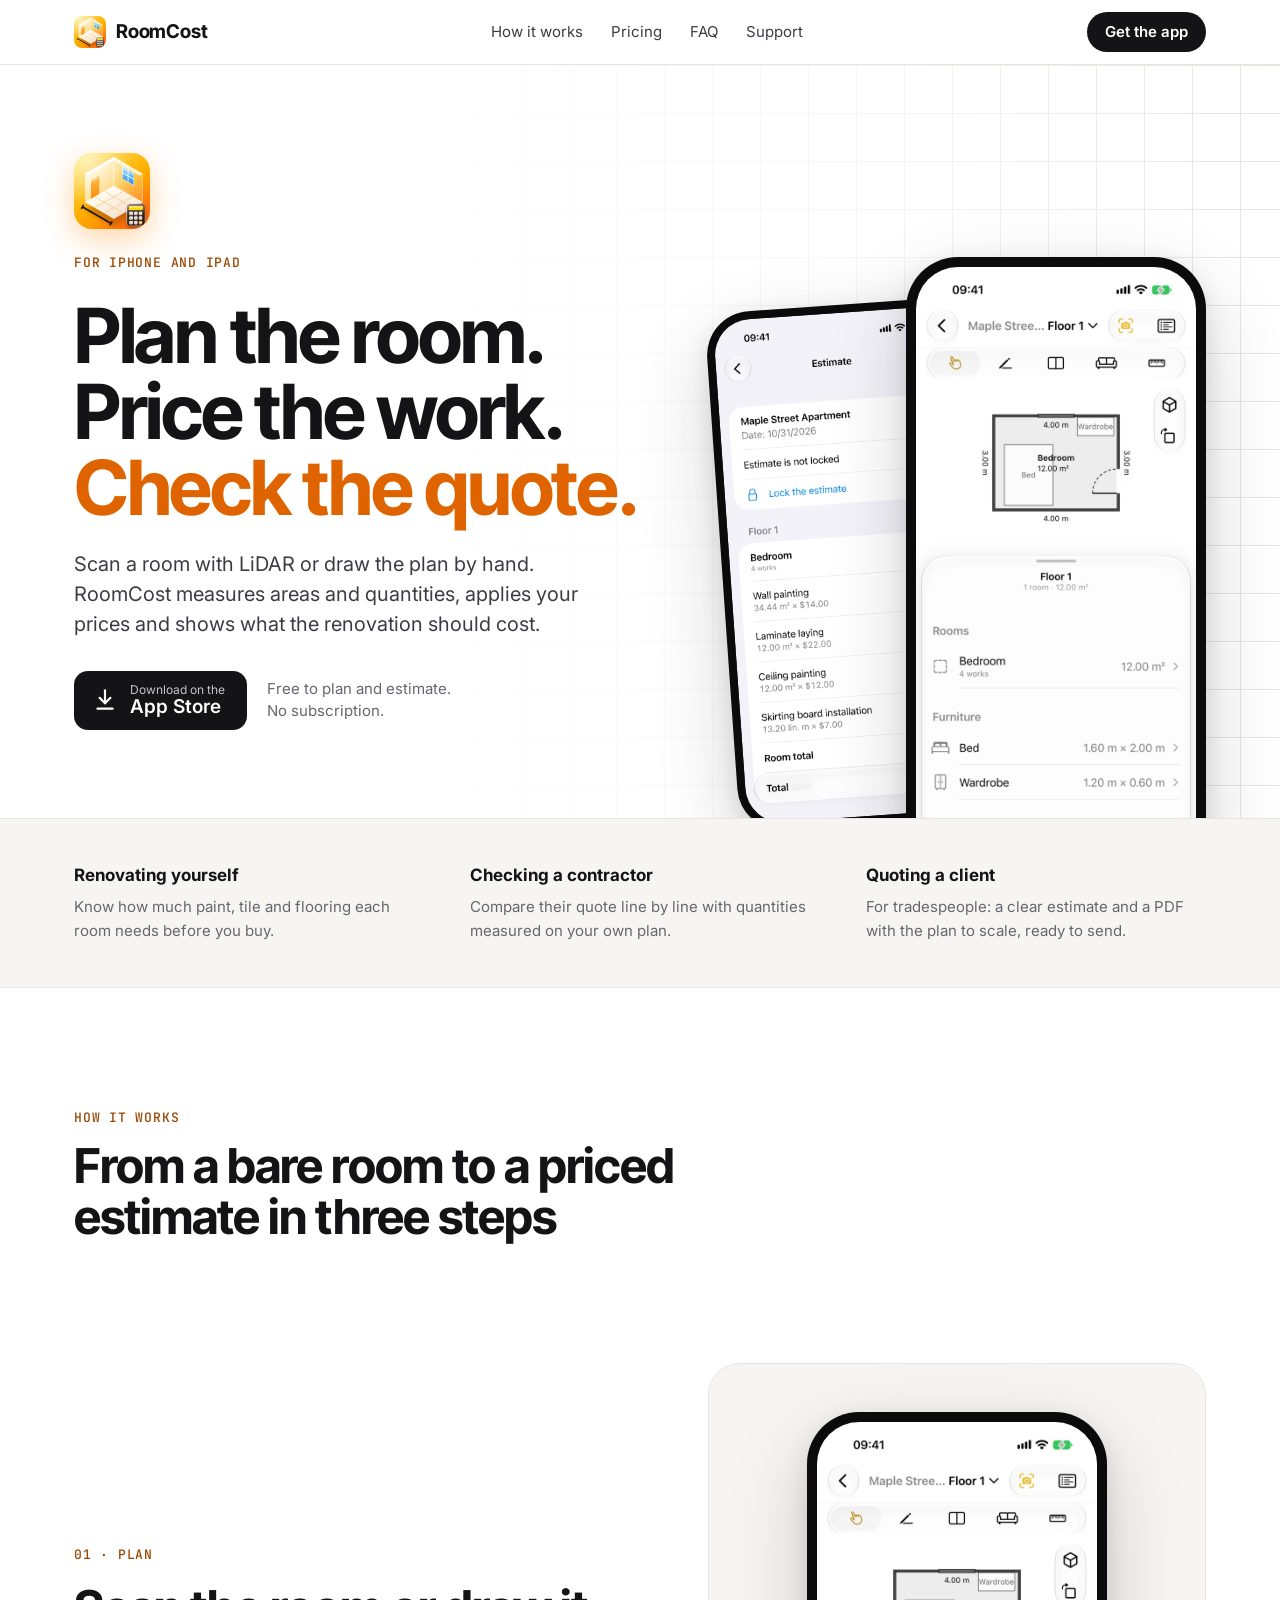
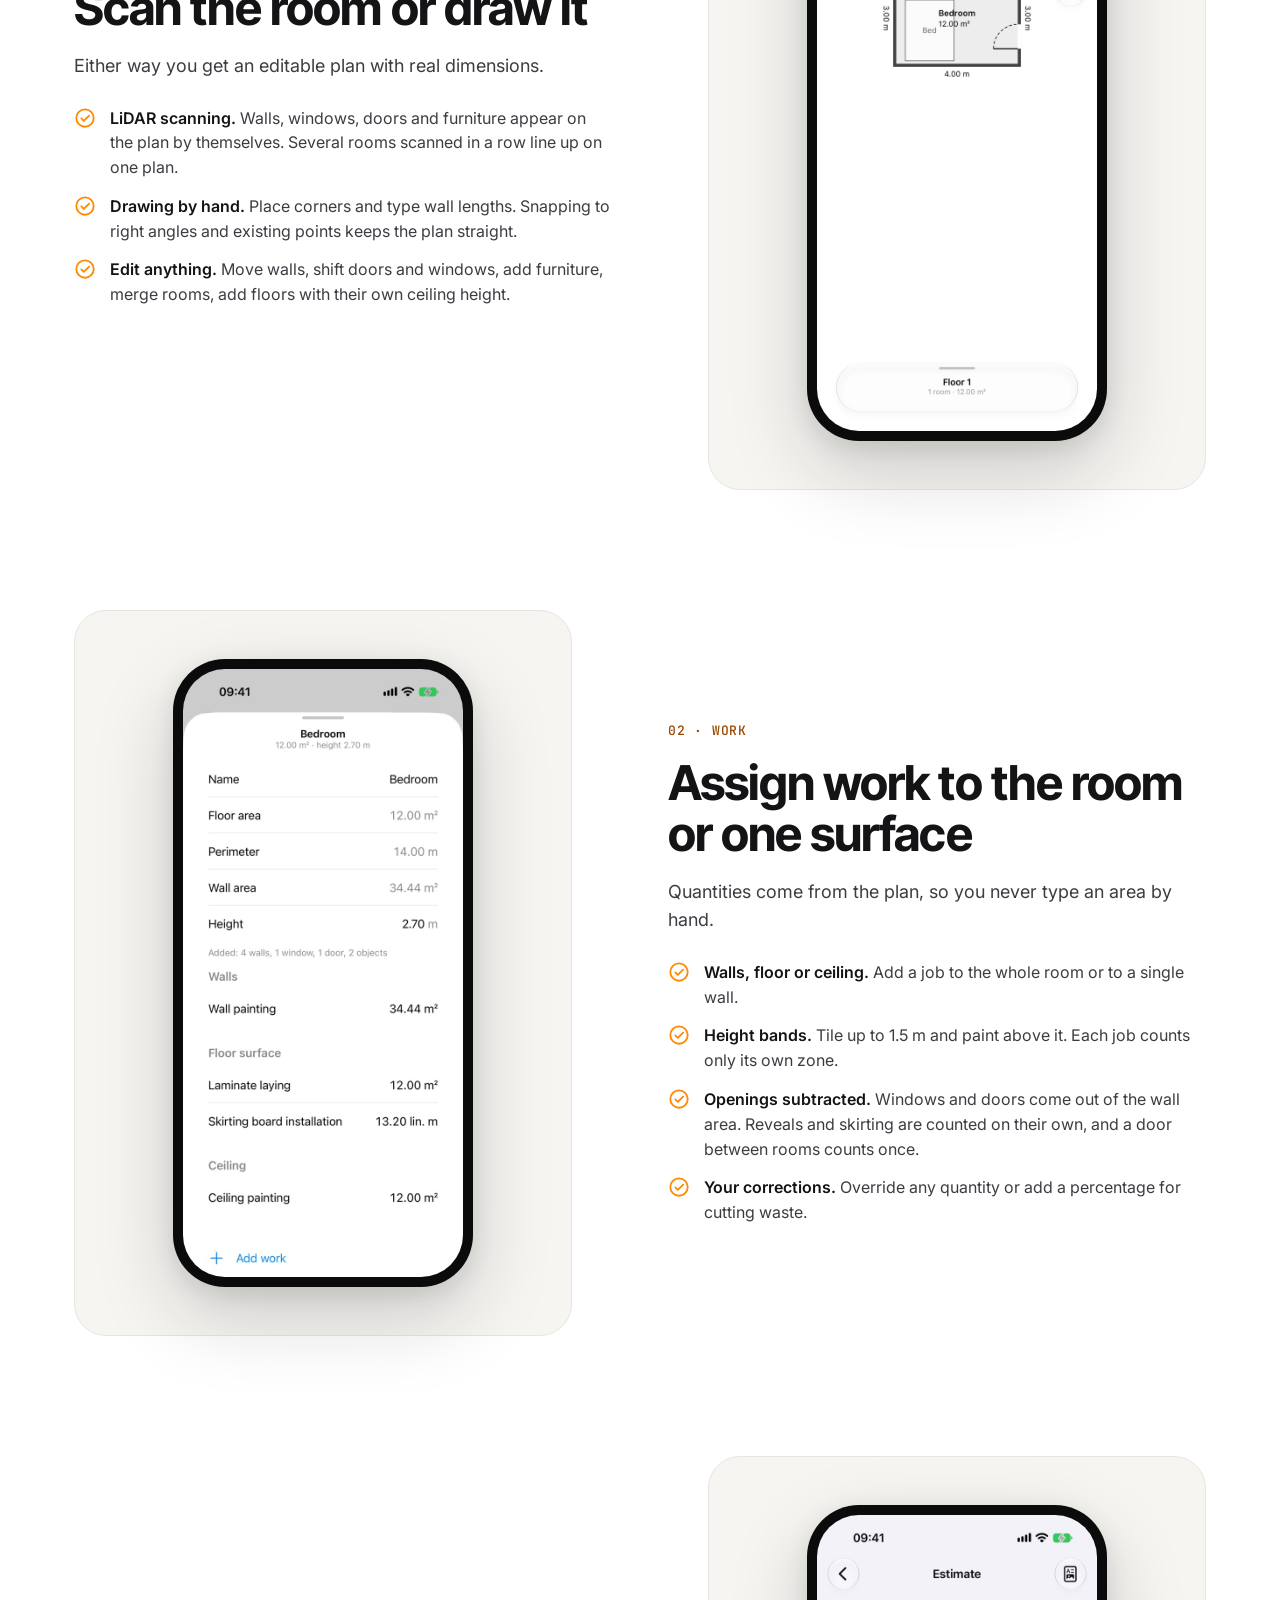
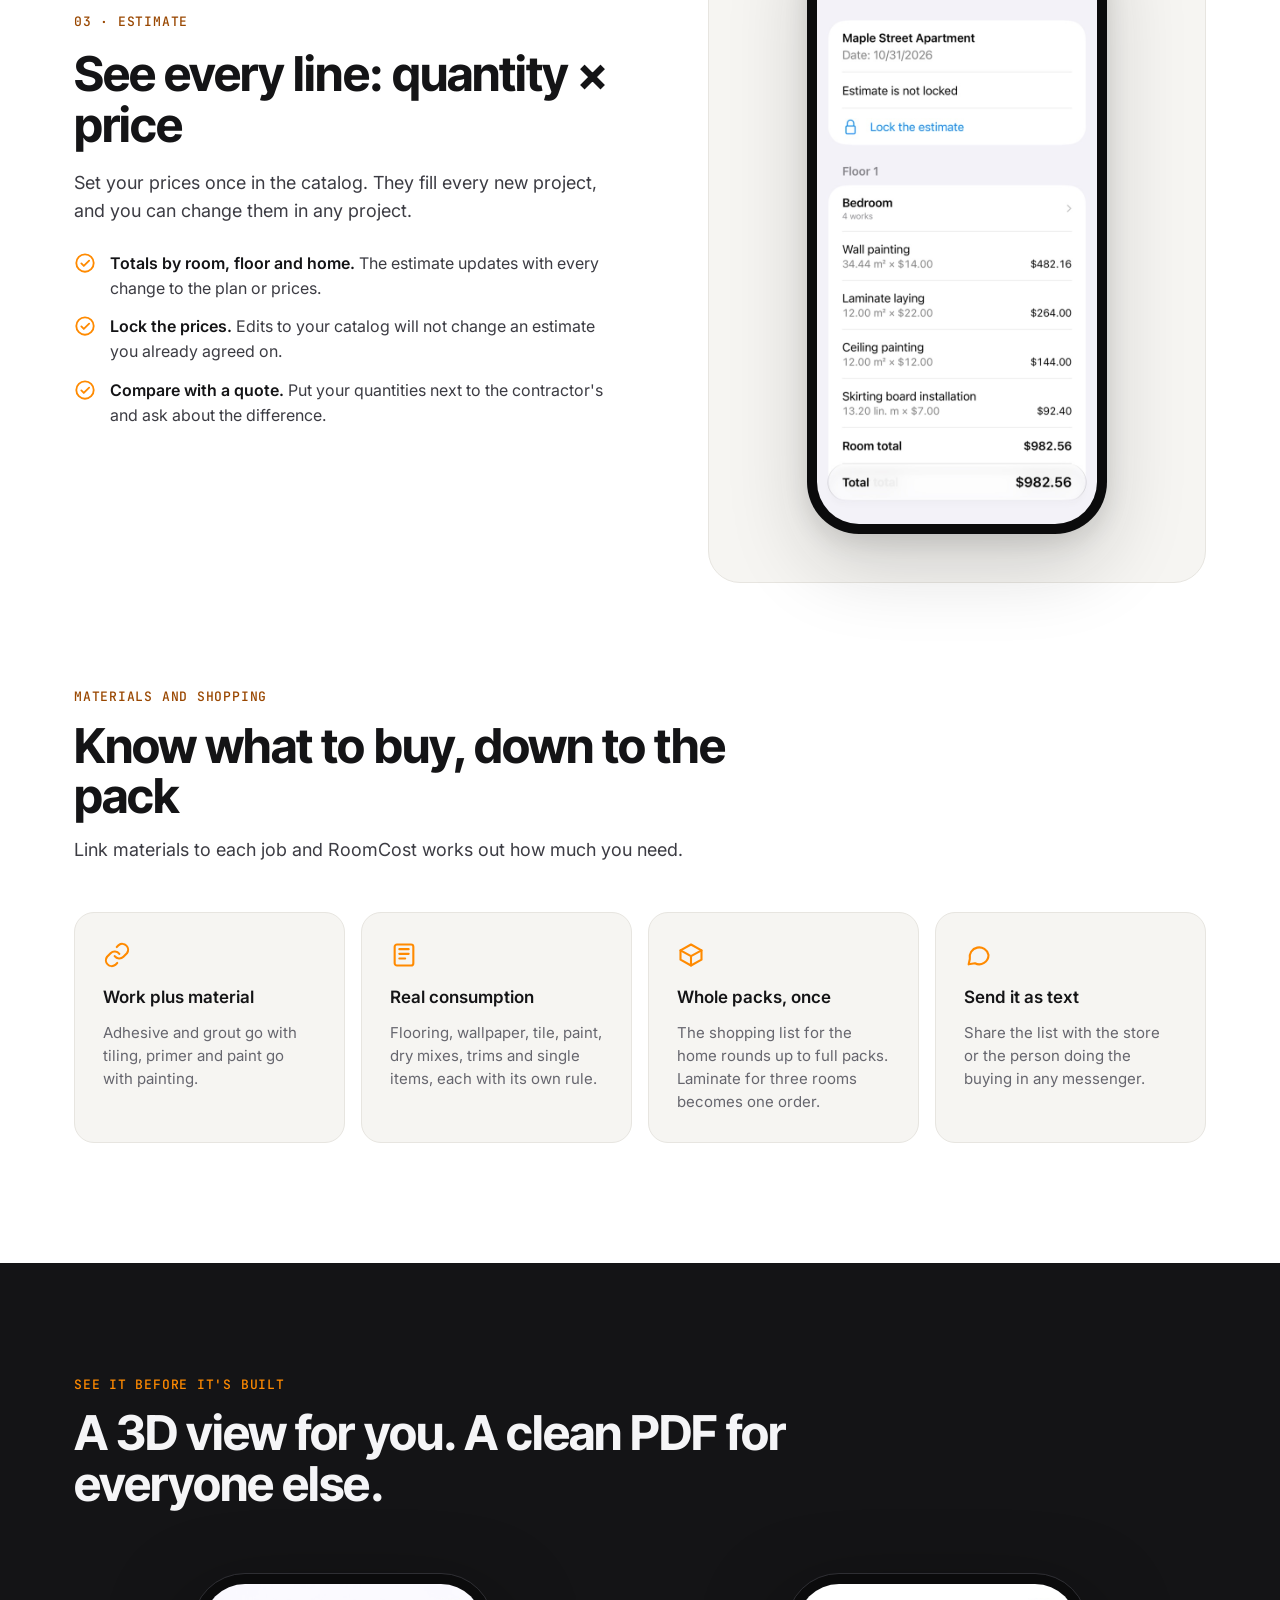
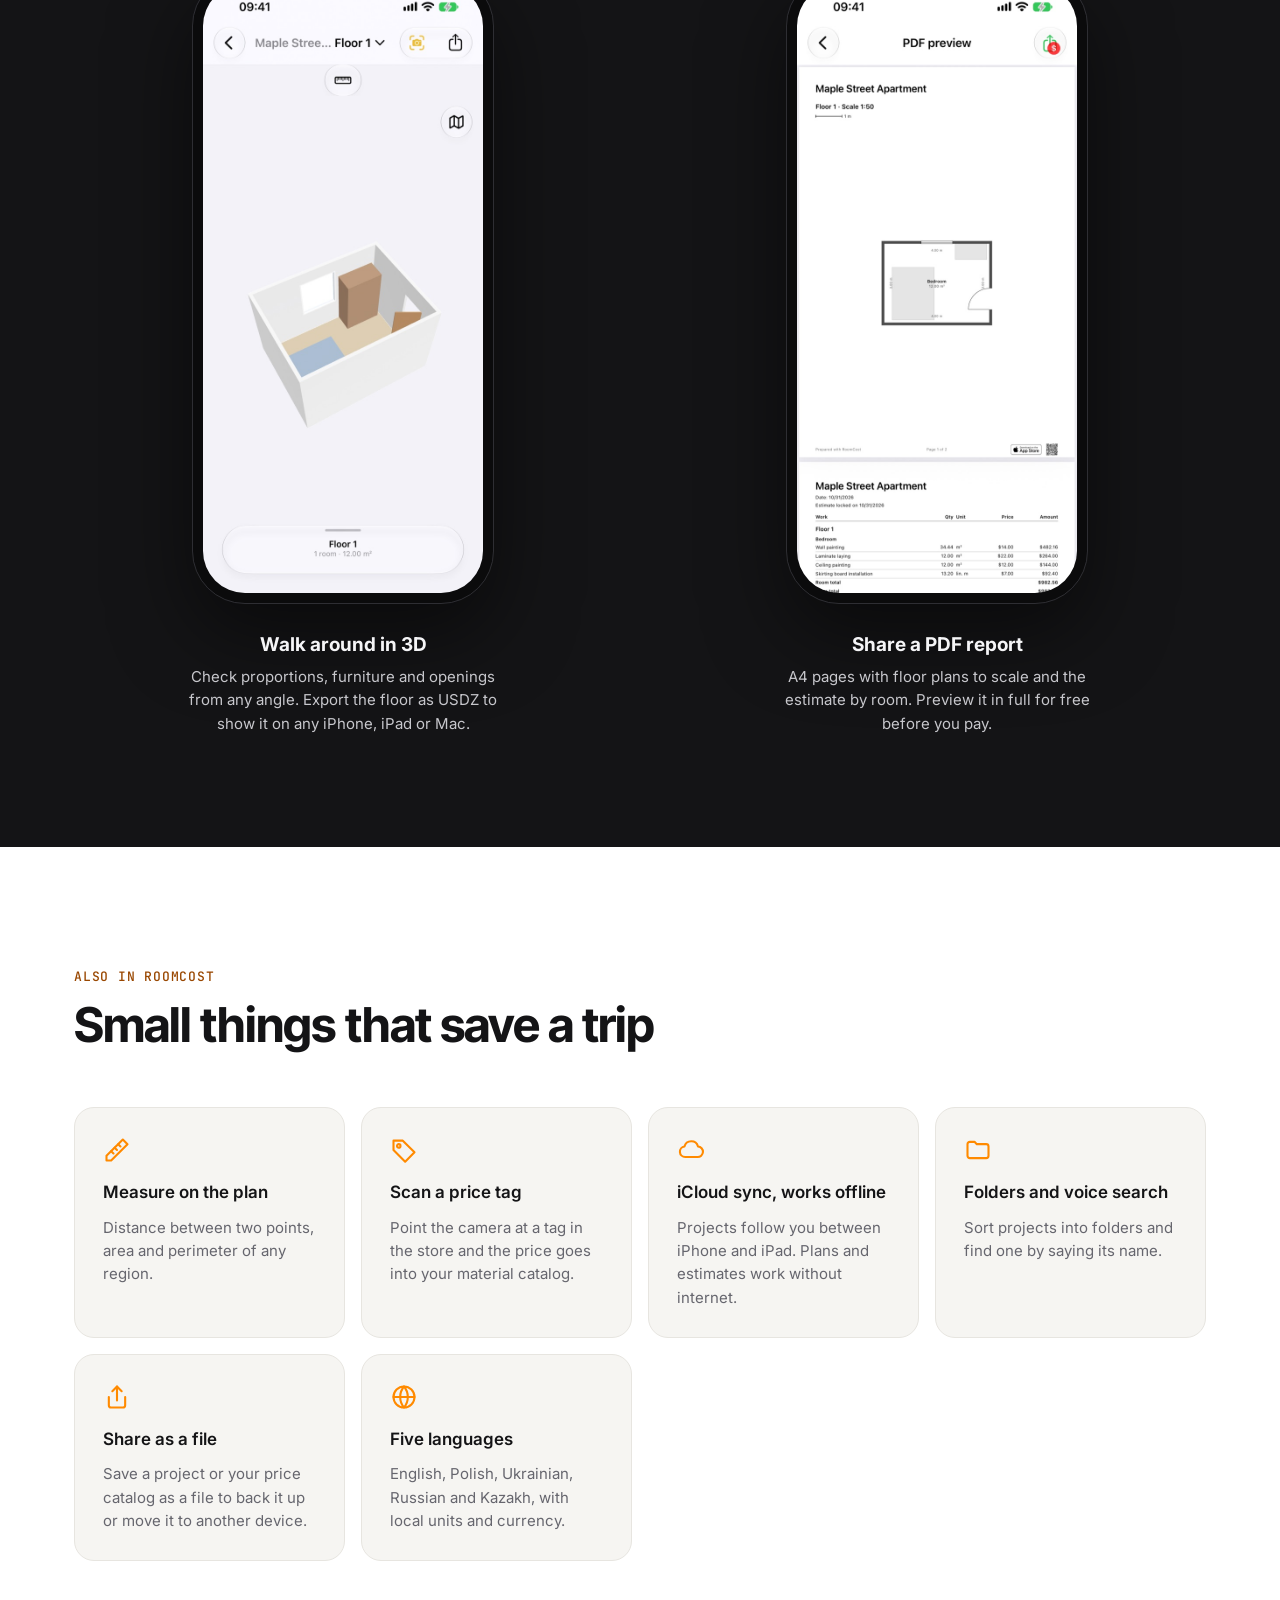
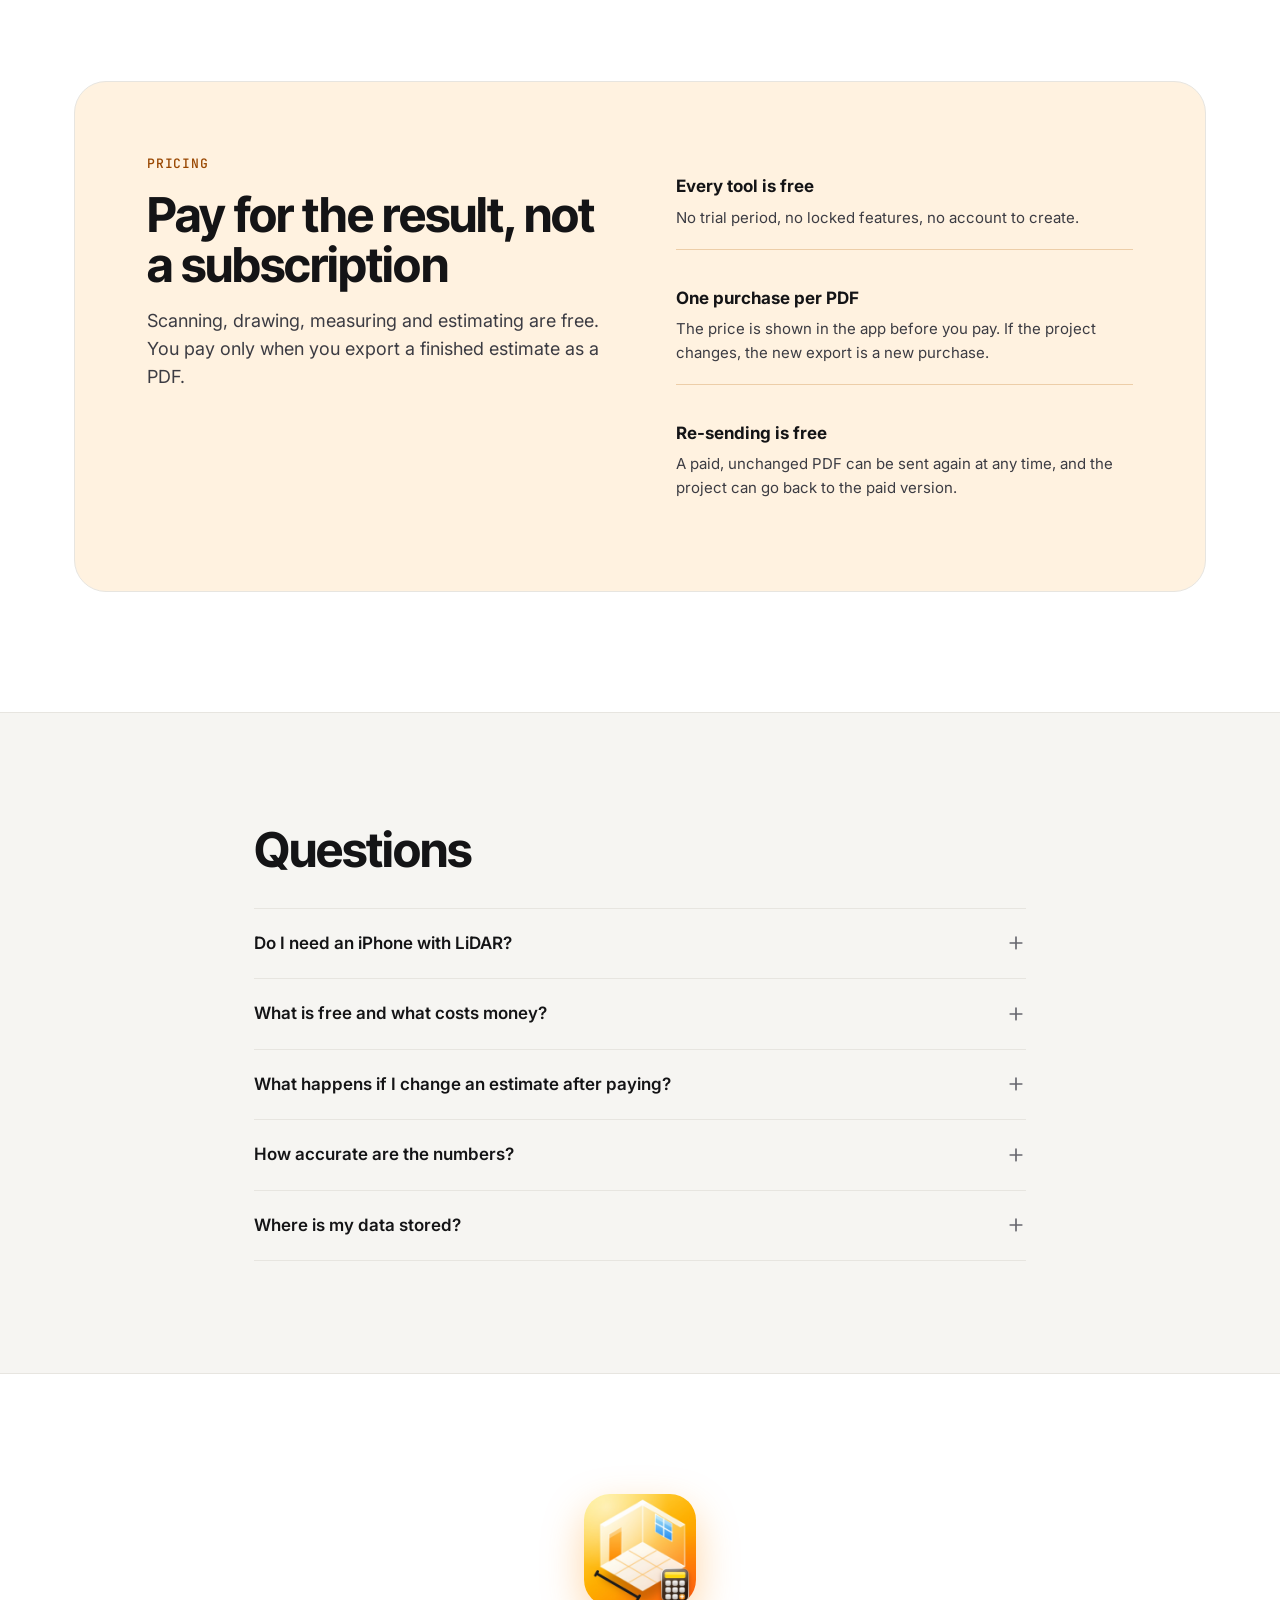
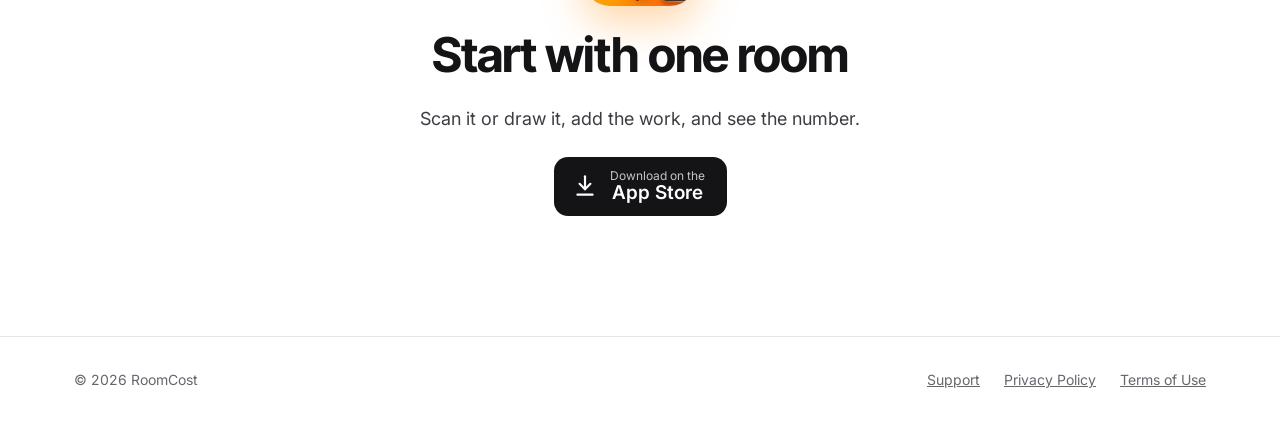
==== index.html @ bca3d21e "Redesign the site in English with real app screenshots; add the support page Rebuild the home page a" ====
<!doctype html>
<html lang="en">
<head>
  <meta charset="utf-8">
  <meta name="viewport" content="width=device-width,initial-scale=1">
  <meta name="theme-color" content="#FFFFFF" media="(prefers-color-scheme: light)">
  <meta name="theme-color" content="#0E0E10" media="(prefers-color-scheme: dark)">
  <meta name="description" content="RoomCost for iPhone and iPad: scan a room with LiDAR or draw the plan by hand, apply your prices and get a renovation estimate you can check line by line.">
  <meta property="og:type" content="website">
  <meta property="og:site_name" content="RoomCost">
  <meta property="og:title" content="RoomCost: plan, price and check a renovation">
  <meta property="og:description" content="Scan or draw the plan, assign work from the catalog and see what the renovation should cost.">
  <meta property="og:url" content="https://roomcost.app/">
  <meta property="og:image" content="https://roomcost.app/app-icon.jpg">
  <meta name="twitter:card" content="summary">
  <link rel="canonical" href="https://roomcost.app/">
  <link rel="icon" href="favicon.png" type="image/png">
  <link rel="apple-touch-icon" href="apple-touch-icon.png">
  <title>RoomCost: renovation estimate for iPhone and iPad</title>
  <link rel="preconnect" href="https://fonts.googleapis.com">
  <link rel="preconnect" href="https://fonts.gstatic.com" crossorigin>
  <link href="https://fonts.googleapis.com/css2?family=Inter:wght@400;500;600&family=Inter+Tight:wght@600;700&family=JetBrains+Mono:wght@500&display=swap" rel="stylesheet">
  <link rel="stylesheet" href="site.css">
  <script type="application/ld+json">
  {"@context":"https://schema.org","@type":"SoftwareApplication","name":"RoomCost","operatingSystem":"iOS, iPadOS","applicationCategory":"UtilitiesApplication","url":"https://roomcost.app/","image":"https://roomcost.app/app-icon.jpg","offers":{"@type":"Offer","price":"0","priceCurrency":"USD"}}
  </script>
</head>
<body>
<svg width="0" height="0" style="position:absolute" aria-hidden="true">
  <symbol id="i-check" viewBox="0 0 24 24" fill="none" stroke="currentColor" stroke-width="2" stroke-linecap="round" stroke-linejoin="round"><circle cx="12" cy="12" r="9.5"/><path d="M8 12.5l2.7 2.7L16.5 9.5"/></symbol>
  <symbol id="i-download" viewBox="0 0 24 24" fill="none" stroke="currentColor" stroke-width="2" stroke-linecap="round" stroke-linejoin="round"><path d="M12 3v12"/><path d="M7 10l5 5 5-5"/><path d="M5 20h14"/></symbol>
  <symbol id="i-plus" viewBox="0 0 24 24" fill="none" stroke="currentColor" stroke-width="2" stroke-linecap="round"><path d="M12 5v14M5 12h14"/></symbol>
</svg>

<header class="topbar">
  <div class="shell">
    <a class="brand" href="index.html"><img src="app-icon.jpg" alt="" width="32" height="32"><span>RoomCost</span></a>
    <nav class="nav" aria-label="Main">
      <a href="#how">How it works</a>
      <a href="#pricing">Pricing</a>
      <a href="#faq">FAQ</a>
      <a href="support.html">Support</a>
    </nav>
    <a class="pill" href="https://apps.apple.com/app/roomcost">Get the app</a>
  </div>
</header>

<main>
  <section class="hero">
    <div class="shell">
      <div class="hero-copy">
        <img class="hero-icon" src="app-icon.jpg" alt="RoomCost app icon" width="76" height="76">
        <span class="eyebrow">For iPhone and iPad</span>
        <h1 class="hero-title">Plan the room.<br>Price the work.<br><em>Check the quote.</em></h1>
        <p class="lead">Scan a room with LiDAR or draw the plan by hand. RoomCost measures areas and quantities, applies your prices and shows what the renovation should cost.</p>
        <div class="hero-cta">
          <a class="store" href="https://apps.apple.com/app/roomcost">
            <svg aria-hidden="true"><use href="#i-download"/></svg>
            <span><small>Download on the</small><strong>App Store</strong></span>
          </a>
          <span class="hero-meta">Free to plan and estimate.<br>No subscription.</span>
        </div>
      </div>
      <div class="hero-devices">
        <div class="device small"><img src="images/screen-estimate.jpg" alt="Estimate screen with laminate, ceiling and wall painting lines and the room total" width="640" height="1391"></div>
        <div class="device"><img src="images/screen-plan.jpg" alt="Floor plan of a bedroom with wall lengths, a bed and a wardrobe, and the room list below" width="640" height="1391" fetchpriority="high"></div>
      </div>
    </div>
  </section>

  <section class="strip" aria-label="Who it is for">
    <div class="shell">
      <div><strong>Renovating yourself</strong><span>Know how much paint, tile and flooring each room needs before you buy.</span></div>
      <div><strong>Checking a contractor</strong><span>Compare their quote line by line with quantities measured on your own plan.</span></div>
      <div><strong>Quoting a client</strong><span>For tradespeople: a clear estimate and a PDF with the plan to scale, ready to send.</span></div>
    </div>
  </section>

  <section id="how" class="shell steps">
    <div class="section-head">
      <span class="eyebrow">How it works</span>
      <h2 class="section-title">From a bare room to a priced estimate in three steps</h2>
    </div>

    <article class="step">
      <div class="step-copy">
        <span class="eyebrow">01 · Plan</span>
        <h3 class="section-title">Scan the room or draw it</h3>
        <p class="section-lead">Either way you get an editable plan with real dimensions.</p>
        <ul class="checks">
          <li><svg aria-hidden="true"><use href="#i-check"/></svg><span><strong>LiDAR scanning.</strong> Walls, windows, doors and furniture appear on the plan by themselves. Several rooms scanned in a row line up on one plan.</span></li>
          <li><svg aria-hidden="true"><use href="#i-check"/></svg><span><strong>Drawing by hand.</strong> Place corners and type wall lengths. Snapping to right angles and existing points keeps the plan straight.</span></li>
          <li><svg aria-hidden="true"><use href="#i-check"/></svg><span><strong>Edit anything.</strong> Move walls, shift doors and windows, add furniture, merge rooms, add floors with their own ceiling height.</span></li>
        </ul>
      </div>
      <div class="step-media"><div class="device"><img src="images/screen-plan-full.jpg" alt="Plan editor with a scanned bedroom, wall lengths and the drawing tools" width="640" height="1391" loading="lazy"></div></div>
    </article>

    <article class="step reverse">
      <div class="step-copy">
        <span class="eyebrow">02 · Work</span>
        <h3 class="section-title">Assign work to the room or one surface</h3>
        <p class="section-lead">Quantities come from the plan, so you never type an area by hand.</p>
        <ul class="checks">
          <li><svg aria-hidden="true"><use href="#i-check"/></svg><span><strong>Walls, floor or ceiling.</strong> Add a job to the whole room or to a single wall.</span></li>
          <li><svg aria-hidden="true"><use href="#i-check"/></svg><span><strong>Height bands.</strong> Tile up to 1.5 m and paint above it. Each job counts only its own zone.</span></li>
          <li><svg aria-hidden="true"><use href="#i-check"/></svg><span><strong>Openings subtracted.</strong> Windows and doors come out of the wall area. Reveals and skirting are counted on their own, and a door between rooms counts once.</span></li>
          <li><svg aria-hidden="true"><use href="#i-check"/></svg><span><strong>Your corrections.</strong> Override any quantity or add a percentage for cutting waste.</span></li>
        </ul>
      </div>
      <div class="step-media"><div class="device"><img src="images/screen-room.jpg" alt="Bedroom card with floor area, perimeter, wall area and assigned works" width="640" height="1391" loading="lazy"></div></div>
    </article>

    <article class="step">
      <div class="step-copy">
        <span class="eyebrow">03 · Estimate</span>
        <h3 class="section-title">See every line: quantity × price</h3>
        <p class="section-lead">Set your prices once in the catalog. They fill every new project, and you can change them in any project.</p>
        <ul class="checks">
          <li><svg aria-hidden="true"><use href="#i-check"/></svg><span><strong>Totals by room, floor and home.</strong> The estimate updates with every change to the plan or prices.</span></li>
          <li><svg aria-hidden="true"><use href="#i-check"/></svg><span><strong>Lock the prices.</strong> Edits to your catalog will not change an estimate you already agreed on.</span></li>
          <li><svg aria-hidden="true"><use href="#i-check"/></svg><span><strong>Compare with a quote.</strong> Put your quantities next to the contractor's and ask about the difference.</span></li>
        </ul>
      </div>
      <div class="step-media"><div class="device"><img src="images/screen-estimate.jpg" alt="Estimate for Maple Street Apartment with four lines and the total" width="640" height="1391" loading="lazy"></div></div>
    </article>
  </section>

  <section class="shell materials" aria-labelledby="materials-title">
    <div class="section-head">
      <span class="eyebrow">Materials and shopping</span>
      <h2 id="materials-title" class="section-title">Know what to buy, down to the pack</h2>
      <p class="section-lead">Link materials to each job and RoomCost works out how much you need.</p>
    </div>
    <div class="grid">
      <div class="tile">
        <svg viewBox="0 0 24 24" fill="none" stroke="currentColor" stroke-width="1.8" stroke-linecap="round" stroke-linejoin="round" aria-hidden="true"><path d="M10 13a5 5 0 0 0 7.5.5l3-3a5 5 0 0 0-7-7l-1.7 1.7"/><path d="M14 11a5 5 0 0 0-7.5-.5l-3 3a5 5 0 0 0 7 7l1.7-1.7"/></svg>
        <h3>Work plus material</h3><p>Adhesive and grout go with tiling, primer and paint go with painting.</p>
      </div>
      <div class="tile">
        <svg viewBox="0 0 24 24" fill="none" stroke="currentColor" stroke-width="1.8" stroke-linecap="round" stroke-linejoin="round" aria-hidden="true"><rect x="4" y="3" width="16" height="18" rx="2"/><path d="M8 7h8M8 11h8M8 15h5"/></svg>
        <h3>Real consumption</h3><p>Flooring, wallpaper, tile, paint, dry mixes, trims and single items, each with its own rule.</p>
      </div>
      <div class="tile">
        <svg viewBox="0 0 24 24" fill="none" stroke="currentColor" stroke-width="1.8" stroke-linecap="round" stroke-linejoin="round" aria-hidden="true"><path d="M3 8l9-5 9 5v8l-9 5-9-5z"/><path d="M3 8l9 5 9-5M12 13v8"/></svg>
        <h3>Whole packs, once</h3><p>The shopping list for the home rounds up to full packs. Laminate for three rooms becomes one order.</p>
      </div>
      <div class="tile">
        <svg viewBox="0 0 24 24" fill="none" stroke="currentColor" stroke-width="1.8" stroke-linecap="round" stroke-linejoin="round" aria-hidden="true"><path d="M21 12a8 8 0 0 1-11.6 7.1L4 20l1-4.6A8 8 0 1 1 21 12z"/></svg>
        <h3>Send it as text</h3><p>Share the list with the store or the person doing the buying in any messenger.</p>
      </div>
    </div>
  </section>

  <section class="band" aria-labelledby="see-title">
    <div class="shell">
      <div class="section-head">
        <span class="eyebrow">See it before it's built</span>
        <h2 id="see-title" class="section-title">A 3D view for you. A clean PDF for everyone else.</h2>
      </div>
      <div class="showcase">
        <figure>
          <div class="device"><img src="images/screen-3d.jpg" alt="3D model of the bedroom with floor, walls, bed and wardrobe" width="640" height="1391" loading="lazy"></div>
          <figcaption><strong>Walk around in 3D</strong><span>Check proportions, furniture and openings from any angle. Export the floor as USDZ to show it on any iPhone, iPad or Mac.</span></figcaption>
        </figure>
        <figure>
          <div class="device"><img src="images/screen-pdf.jpg" alt="PDF preview with the floor plan to scale and the estimate table" width="640" height="1391" loading="lazy"></div>
          <figcaption><strong>Share a PDF report</strong><span>A4 pages with floor plans to scale and the estimate by room. Preview it in full for free before you pay.</span></figcaption>
        </figure>
      </div>
    </div>
  </section>

  <section class="shell more" aria-labelledby="more-title">
    <div class="section-head">
      <span class="eyebrow">Also in RoomCost</span>
      <h2 id="more-title" class="section-title">Small things that save a trip</h2>
    </div>
    <div class="grid">
      <div class="tile">
        <svg viewBox="0 0 24 24" fill="none" stroke="currentColor" stroke-width="1.8" stroke-linecap="round" stroke-linejoin="round" aria-hidden="true"><path d="M3 17l14-14 4 4L7 21H3z"/><path d="M7 13l2 2M10 10l2 2M13 7l2 2"/></svg>
        <h3>Measure on the plan</h3><p>Distance between two points, area and perimeter of any region.</p>
      </div>
      <div class="tile">
        <svg viewBox="0 0 24 24" fill="none" stroke="currentColor" stroke-width="1.8" stroke-linecap="round" stroke-linejoin="round" aria-hidden="true"><path d="M3 12V4h8l10 10-8 8z"/><circle cx="7.5" cy="8.5" r="1.5"/></svg>
        <h3>Scan a price tag</h3><p>Point the camera at a tag in the store and the price goes into your material catalog.</p>
      </div>
      <div class="tile">
        <svg viewBox="0 0 24 24" fill="none" stroke="currentColor" stroke-width="1.8" stroke-linecap="round" stroke-linejoin="round" aria-hidden="true"><path d="M7 18a4.5 4.5 0 0 1-.6-8.96A6 6 0 0 1 18 9a4.5 4.5 0 0 1-.5 9z"/></svg>
        <h3>iCloud sync, works offline</h3><p>Projects follow you between iPhone and iPad. Plans and estimates work without internet.</p>
      </div>
      <div class="tile">
        <svg viewBox="0 0 24 24" fill="none" stroke="currentColor" stroke-width="1.8" stroke-linecap="round" stroke-linejoin="round" aria-hidden="true"><path d="M3 7a2 2 0 0 1 2-2h4l2 2h8a2 2 0 0 1 2 2v8a2 2 0 0 1-2 2H5a2 2 0 0 1-2-2z"/></svg>
        <h3>Folders and voice search</h3><p>Sort projects into folders and find one by saying its name.</p>
      </div>
      <div class="tile">
        <svg viewBox="0 0 24 24" fill="none" stroke="currentColor" stroke-width="1.8" stroke-linecap="round" stroke-linejoin="round" aria-hidden="true"><path d="M12 3v12"/><path d="M8 7l4-4 4 4"/><path d="M5 12v7a2 2 0 0 0 2 2h10a2 2 0 0 0 2-2v-7"/></svg>
        <h3>Share as a file</h3><p>Save a project or your price catalog as a file to back it up or move it to another device.</p>
      </div>
      <div class="tile">
        <svg viewBox="0 0 24 24" fill="none" stroke="currentColor" stroke-width="1.8" stroke-linecap="round" stroke-linejoin="round" aria-hidden="true"><circle cx="12" cy="12" r="9"/><path d="M3 12h18M12 3a14 14 0 0 1 0 18M12 3a14 14 0 0 0 0 18"/></svg>
        <h3>Five languages</h3><p>English, Polish, Ukrainian, Russian and Kazakh, with local units and currency.</p>
      </div>
    </div>
  </section>

  <section id="pricing" class="shell pricing" aria-labelledby="pricing-title">
    <div class="price-card">
      <div>
        <span class="eyebrow">Pricing</span>
        <h2 id="pricing-title" class="section-title">Pay for the result, not a subscription</h2>
        <p class="section-lead">Scanning, drawing, measuring and estimating are free. You pay only when you export a finished estimate as a PDF.</p>
      </div>
      <div class="price-list">
        <div><strong>Every tool is free</strong><span>No trial period, no locked features, no account to create.</span></div>
        <div><strong>One purchase per PDF</strong><span>The price is shown in the app before you pay. If the project changes, the new export is a new purchase.</span></div>
        <div><strong>Re-sending is free</strong><span>A paid, unchanged PDF can be sent again at any time, and the project can go back to the paid version.</span></div>
      </div>
    </div>
  </section>

  <section id="faq" class="faq-wrap" aria-labelledby="faq-title">
    <div class="faq">
      <h2 id="faq-title" class="section-title">Questions</h2>
      <div>
        <details><summary>Do I need an iPhone with LiDAR?<svg class="chev" aria-hidden="true"><use href="#i-plus"/></svg></summary><p>No. Scanning uses Apple RoomPlan and needs a LiDAR sensor: iPhone 12 Pro or later, iPad Pro (2020) or later. On any other iPhone or iPad you draw the plan by hand, and every other feature works the same.</p></details>
        <details><summary>What is free and what costs money?<svg class="chev" aria-hidden="true"><use href="#i-plus"/></svg></summary><p>Plans, catalogs, measurements and the estimate on screen are free. Exporting an estimate as a PDF is a one-time in-app purchase for that estimate.</p></details>
        <details><summary>What happens if I change an estimate after paying?<svg class="chev" aria-hidden="true"><use href="#i-plus"/></svg></summary><p>The PDF you paid for stays in the export history and can be sent again for free. A changed project is a new export and needs a new purchase. The app warns you before you pay, and you can return the project to the paid version.</p></details>
        <details><summary>How accurate are the numbers?<svg class="chev" aria-hidden="true"><use href="#i-plus"/></svg></summary><p>Quantities follow your plan, and prices follow your catalog. Check key walls with a tape measure before ordering materials. The estimate is a guide, not a binding quote.</p></details>
        <details><summary>Where is my data stored?<svg class="chev" aria-hidden="true"><use href="#i-plus"/></svg></summary><p>On your device and in your own iCloud account. We do not run servers that receive your projects. See the <a href="privacy.html">Privacy Policy</a>.</p></details>
      </div>
    </div>
  </section>

  <section class="shell final" aria-labelledby="final-title">
    <img src="app-icon.jpg" alt="" width="112" height="112" loading="lazy">
    <h2 id="final-title" class="section-title">Start with one room</h2>
    <p class="section-lead">Scan it or draw it, add the work, and see the number.</p>
    <a class="store" href="https://apps.apple.com/app/roomcost">
      <svg aria-hidden="true"><use href="#i-download"/></svg>
      <span><small>Download on the</small><strong>App Store</strong></span>
    </a>
  </section>
</main>

<footer class="footer">
  <div class="shell">
    <span>© 2026 RoomCost</span>
    <nav aria-label="Footer"><a href="support.html">Support</a><a href="privacy.html">Privacy Policy</a><a href="terms.html">Terms of Use</a></nav>
  </div>
</footer>
</body>
</html>
---- site.css ----
:root {
  color-scheme: light dark;
  --bg: #FFFFFF;
  --surface: #F6F5F2;
  --surface-strong: #EFEDE8;
  --ink: #141416;
  --text: #3C3C43;
  --muted: #66666E;
  --line: #E7E5E0;
  --accent: #FF8A00;
  --accent-strong: #DF6400;
  --accent-ink: #994700;
  --accent-soft: #FFF2E0;
  --on-accent: #141416;
  --band: #141416;
  --band-text: #C7C7CC;
  --band-line: #2E2E33;
  --device: #0B0B0C;
  --shadow: 0 30px 80px rgba(20, 20, 22, 0.18), 0 8px 24px rgba(20, 20, 22, 0.10);
  --display: "Inter Tight", Inter, system-ui, sans-serif;
  --body: Inter, system-ui, -apple-system, sans-serif;
  --mono: "JetBrains Mono", ui-monospace, monospace;
}

@media (prefers-color-scheme: dark) {
  :root {
    --bg: #0E0E10;
    --surface: #17171A;
    --surface-strong: #1F1F23;
    --ink: #F5F5F7;
    --text: #D1D1D6;
    --muted: #9C9CA3;
    --line: #2A2A2F;
    --accent: #FF9F1A;
    --accent-strong: #FF9F1A;
    --accent-ink: #FFB347;
    --accent-soft: #2A1C08;
    --band: #17171A;
    --band-line: #2E2E33;
    --device: #000000;
    --shadow: 0 30px 80px rgba(0, 0, 0, 0.55);
  }
}

* { box-sizing: border-box; }
html { scroll-behavior: smooth; scroll-padding-top: 80px; }
body { margin: 0; background: var(--bg); color: var(--ink); font-family: var(--body); font-size: 16px; line-height: 1.5; -webkit-font-smoothing: antialiased; }
a { color: var(--accent-ink); }
a:hover { color: var(--ink); }
img { max-width: 100%; height: auto; display: block; }
h1, h2, h3 { margin: 0; }
p { margin: 0; }
:focus-visible { outline: 3px solid var(--accent); outline-offset: 3px; border-radius: 6px; }

.shell { max-width: 1180px; margin: 0 auto; padding-inline: 24px; }
.eyebrow { font-family: var(--mono); font-size: 13px; font-weight: 500; letter-spacing: 0.06em; text-transform: uppercase; color: var(--accent-ink); }

/* Header */
.topbar { position: sticky; top: 0; z-index: 10; background: color-mix(in srgb, var(--bg) 82%, transparent); backdrop-filter: saturate(180%) blur(18px); -webkit-backdrop-filter: saturate(180%) blur(18px); border-bottom: 1px solid var(--line); }
.topbar .shell { height: 64px; display: flex; align-items: center; justify-content: space-between; gap: 24px; }
.brand { display: flex; align-items: center; gap: 10px; text-decoration: none; color: var(--ink); }
.brand img { width: 32px; height: 32px; border-radius: 8px; }
.brand span { font-family: var(--display); font-weight: 700; font-size: 19px; letter-spacing: -0.01em; }
.nav { display: flex; gap: 28px; font-size: 15px; }
.nav a { color: var(--text); text-decoration: none; }
.nav a:hover { color: var(--ink); }
.pill { display: inline-flex; align-items: center; min-height: 40px; background: var(--ink); color: var(--bg); text-decoration: none; font-weight: 600; font-size: 15px; padding: 0 18px; border-radius: 999px; }
.pill:hover { color: var(--bg); opacity: 0.88; }

/* Buttons */
.store { display: inline-flex; align-items: center; gap: 12px; background: var(--ink); color: var(--bg); text-decoration: none; padding: 12px 22px 12px 18px; border-radius: 14px; min-height: 56px; }
.store:hover { color: var(--bg); opacity: 0.9; }
.store svg { width: 26px; height: 26px; }
.store small { display: block; font-size: 12px; opacity: 0.75; line-height: 1.1; }
.store strong { display: block; font-size: 19px; font-weight: 600; line-height: 1.15; }

/* Device frame around a real screenshot */
.device { width: 300px; border-radius: 52px; padding: 10px; background: var(--device); box-shadow: var(--shadow); flex: none; }
.device img { width: 100%; border-radius: 42px; aspect-ratio: 1206 / 2622; object-fit: cover; background: var(--surface); }
.device.small { width: 248px; border-radius: 44px; padding: 8px; }
.device.small img { border-radius: 36px; }

/* Hero */
.hero { position: relative; overflow: hidden; border-bottom: 1px solid var(--line); background-color: var(--bg);
  background-image: linear-gradient(var(--line) 1px, transparent 1px), linear-gradient(90deg, var(--line) 1px, transparent 1px);
  background-size: 48px 48px; background-position: center top; }
.hero::after { content: ""; position: absolute; inset: 0; background: linear-gradient(90deg, var(--bg) 30%, color-mix(in srgb, var(--bg) 60%, transparent) 70%, transparent); pointer-events: none; }
.hero .shell { position: relative; z-index: 1; display: flex; flex-wrap: wrap; align-items: center; gap: 56px; padding-block: 88px 0; }
.hero-copy { flex: 999 1 460px; min-width: 0; display: flex; flex-direction: column; gap: 24px; padding-bottom: 88px; }
.hero-icon { width: 76px; height: 76px; border-radius: 18px; box-shadow: 0 10px 30px rgba(255, 138, 0, 0.35); }
.hero-title { font-family: var(--display); font-weight: 700; font-size: clamp(44px, 6.2vw, 76px); line-height: 1.0; letter-spacing: -0.03em; }
.hero-title em { font-style: normal; color: var(--accent-strong); }
.lead { font-size: 20px; line-height: 1.5; color: var(--text); max-width: 560px; }
.hero-cta { display: flex; flex-wrap: wrap; align-items: center; gap: 16px 20px; padding-top: 8px; }
.hero-meta { font-size: 15px; color: var(--muted); }
.hero-devices { flex: 1 1 420px; display: flex; justify-content: center; align-items: flex-end; gap: 0; min-height: 560px; }
.hero-devices .device { position: relative; z-index: 2; margin-bottom: -120px; }
.hero-devices .device.small { z-index: 1; margin-right: -64px; margin-bottom: -60px; transform: rotate(-4deg); }

/* Audience strip */
.strip { background: var(--surface); border-bottom: 1px solid var(--line); }
.strip .shell { padding-block: 44px; display: grid; grid-template-columns: repeat(auto-fit, minmax(260px, 1fr)); gap: 24px 56px; }
.strip strong { display: block; font-size: 17px; margin-bottom: 6px; }
.strip span { color: var(--muted); font-size: 15px; line-height: 1.55; }

/* Steps */
.steps { padding-block: 120px 40px; display: flex; flex-direction: column; gap: 120px; }
.section-head { display: flex; flex-direction: column; gap: 14px; max-width: 720px; }
.section-title { font-family: var(--display); font-weight: 700; font-size: clamp(32px, 4.2vw, 48px); line-height: 1.06; letter-spacing: -0.02em; }
.section-lead { font-size: 18px; line-height: 1.55; color: var(--text); }
.step { display: flex; flex-wrap: wrap; align-items: center; gap: 48px 96px; }
.step.reverse { flex-direction: row-reverse; }
.step-copy { flex: 1 1 400px; min-width: 0; display: flex; flex-direction: column; gap: 18px; }
.step-media { flex: 1 1 360px; display: flex; justify-content: center; padding: 48px 24px; border-radius: 32px; background: var(--surface); border: 1px solid var(--line); }
.checks { list-style: none; margin: 8px 0 0; padding: 0; display: flex; flex-direction: column; gap: 14px; }
.checks li { display: grid; grid-template-columns: 24px 1fr; gap: 12px; color: var(--text); line-height: 1.55; }
.checks li strong { color: var(--ink); font-weight: 600; }
.checks svg { width: 22px; height: 22px; margin-top: 1px; color: var(--accent); }

/* Materials */
.materials { padding-block: 64px 120px; display: flex; flex-direction: column; gap: 48px; }

/* Showcase band */
.band { background: var(--band); color: #F5F5F7; }
.band .shell { padding-block: 112px; display: flex; flex-direction: column; gap: 64px; }
.band .section-lead { color: var(--band-text); }
.band .eyebrow { color: var(--accent); }
.showcase { display: grid; grid-template-columns: repeat(auto-fit, minmax(300px, 1fr)); gap: 56px; }
.showcase figure { margin: 0; display: flex; flex-direction: column; align-items: center; gap: 28px; text-align: center; }
.showcase figcaption strong { display: block; font-size: 19px; margin-bottom: 6px; }
.showcase figcaption span { color: var(--band-text); font-size: 15px; line-height: 1.55; display: block; max-width: 340px; }
.band .device { box-shadow: 0 30px 80px rgba(0, 0, 0, 0.5); outline: 1px solid var(--band-line); }

/* Feature grid */
.more { padding-block: 120px; display: flex; flex-direction: column; gap: 56px; }
.grid { display: grid; grid-template-columns: repeat(auto-fit, minmax(260px, 1fr)); gap: 16px; }
.tile { background: var(--surface); border: 1px solid var(--line); border-radius: 20px; padding: 28px; display: flex; flex-direction: column; gap: 10px; }
.tile svg { width: 28px; height: 28px; color: var(--accent); margin-bottom: 6px; }
.tile h3 { font-size: 17px; font-weight: 600; }
.tile p { color: var(--muted); font-size: 15px; line-height: 1.55; }

/* Pricing */
.pricing { padding-bottom: 120px; }
.price-card { border-radius: 32px; border: 1px solid var(--line); background: var(--accent-soft); padding: clamp(32px, 6vw, 72px); display: flex; flex-wrap: wrap; gap: 48px 72px; }
.price-card > div { flex: 1 1 360px; min-width: 0; display: flex; flex-direction: column; gap: 16px; }
.price-list { display: flex; flex-direction: column; }
.price-list div { padding: 20px 0; border-bottom: 1px solid color-mix(in srgb, var(--accent) 25%, var(--line)); display: flex; flex-direction: column; gap: 6px; }
.price-list div:last-child { border-bottom: 0; }
.price-list strong { font-size: 17px; }
.price-list span { color: var(--text); font-size: 15px; line-height: 1.55; }

/* FAQ */
.faq-wrap { background: var(--surface); border-block: 1px solid var(--line); }
.faq { max-width: 820px; margin: 0 auto; padding: 112px 24px; display: flex; flex-direction: column; gap: 32px; }
.faq details { border-top: 1px solid var(--line); padding: 22px 0; }
.faq details:last-child { border-bottom: 1px solid var(--line); }
.faq summary { cursor: pointer; list-style: none; display: flex; justify-content: space-between; align-items: center; gap: 16px; font-weight: 600; font-size: 17px; }
.faq summary::-webkit-details-marker { display: none; }
.faq .chev { width: 20px; height: 20px; flex: none; color: var(--muted); transition: transform .2s ease; }
.faq details[open] .chev { transform: rotate(45deg); }
.faq p { margin-top: 12px; color: var(--text); font-size: 15px; line-height: 1.65; max-width: 680px; }

/* Final call */
.final { padding-block: 120px; text-align: center; display: flex; flex-direction: column; align-items: center; gap: 24px; }
.final img { width: 112px; height: 112px; border-radius: 26px; box-shadow: 0 16px 40px rgba(255, 138, 0, 0.35); }

/* Footer */
.footer { border-top: 1px solid var(--line); }
.footer .shell { padding-block: 32px 48px; display: flex; flex-wrap: wrap; gap: 16px 32px; justify-content: space-between; align-items: center; font-size: 14px; color: var(--muted); }
.footer nav { display: flex; flex-wrap: wrap; gap: 24px; }
.footer a { color: var(--muted); }
.footer a:hover { color: var(--ink); }

/* Legal and support pages */
.page { max-width: 760px; margin: 0 auto; padding: 80px 24px 112px; font-size: 16px; line-height: 1.7; color: var(--text); }
.page h1 { margin: 12px 0 12px; font-family: var(--display); font-weight: 700; font-size: clamp(38px, 5vw, 52px); line-height: 1.05; letter-spacing: -0.02em; color: var(--ink); }
.page h2 { margin: 44px 0 10px; font-size: 22px; font-weight: 600; color: var(--ink); }
.page h3 { margin: 0 0 8px; font-size: 17px; font-weight: 600; color: var(--ink); }
.page p { margin: 0 0 14px; }
.page ul { margin: 0 0 14px; padding-left: 20px; }
.page li { margin-bottom: 8px; }
.page strong { color: var(--ink); }
.page .lead { margin-bottom: 8px; }
.updated { font-family: var(--mono); font-size: 13px; color: var(--muted); margin-bottom: 28px !important; }
.callout { background: var(--surface); border: 1px solid var(--line); border-radius: 18px; padding: 24px 28px; margin: 28px 0 8px; color: var(--ink); }
.contact { display: flex; flex-wrap: wrap; gap: 20px; align-items: center; justify-content: space-between; }
.contact span { display: block; font-size: 14px; color: var(--muted); }
.contact .address { font-size: 19px; font-weight: 600; overflow-wrap: anywhere; }
.button-accent { display: inline-flex; align-items: center; min-height: 48px; background: var(--accent); color: var(--on-accent); text-decoration: none; font-weight: 600; font-size: 16px; padding: 0 22px; border-radius: 999px; }
.button-accent:hover { color: var(--on-accent); opacity: 0.9; }
.note { margin-top: 24px !important; font-size: 15px; color: var(--muted); }
.topic { border-top: 1px solid var(--line); padding: 20px 0; }
.topic:last-child { border-bottom: 1px solid var(--line); }
.topic p { margin: 0; }

@media (max-width: 860px) {
  .nav { display: none; }
  .hero .shell { padding-top: 56px; }
  .hero::after { background: linear-gradient(180deg, var(--bg) 45%, color-mix(in srgb, var(--bg) 70%, transparent)); }
  .hero-copy { padding-bottom: 0; }
  .hero-devices { min-height: 0; padding-bottom: 0; }
  .hero-devices .device.small { display: none; }
  .hero-devices .device { margin-bottom: -160px; }
  .hero { padding-bottom: 0; }
  .step, .step.reverse { flex-direction: column; align-items: stretch; }
  .steps { gap: 88px; padding-top: 88px; }
}
@media (max-width: 380px) {
  .device { width: 260px; }
}
@media (prefers-reduced-motion: reduce) {
  html { scroll-behavior: auto; }
  .faq .chev { transition: none; }
}
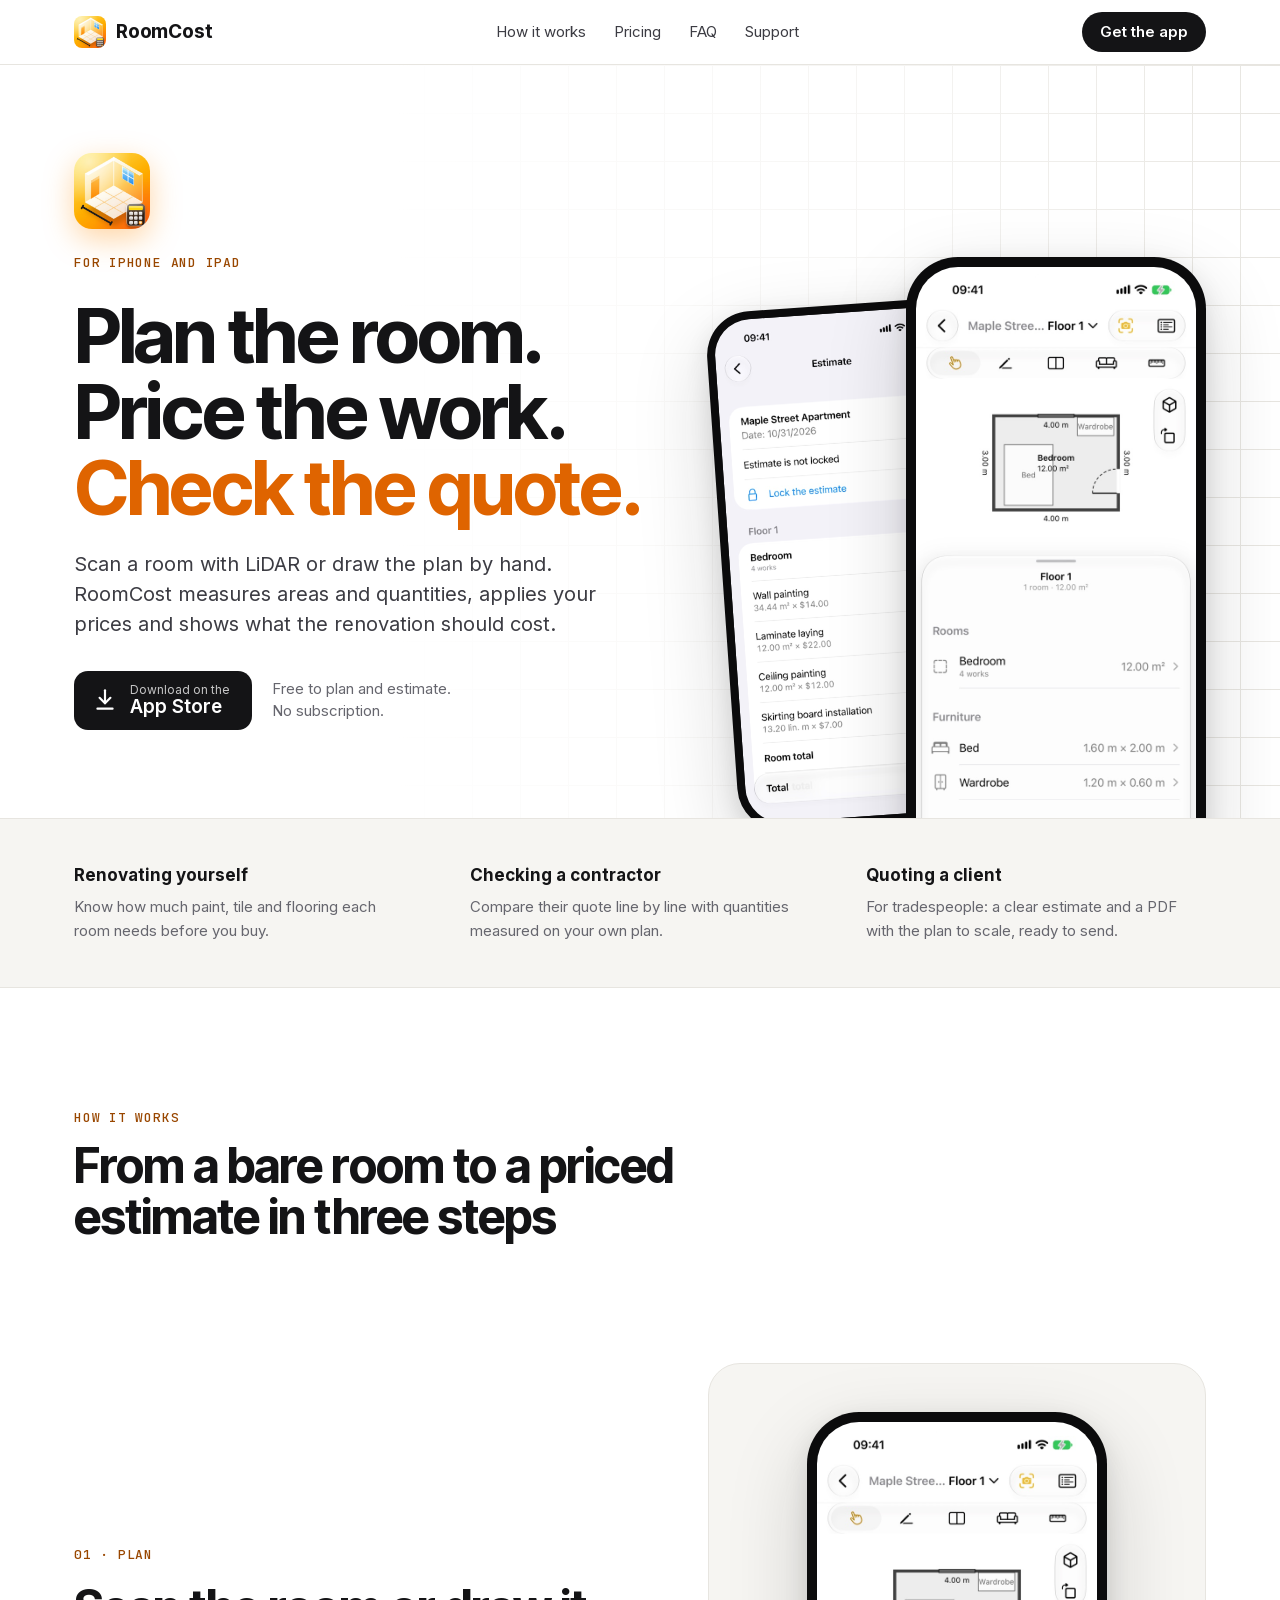
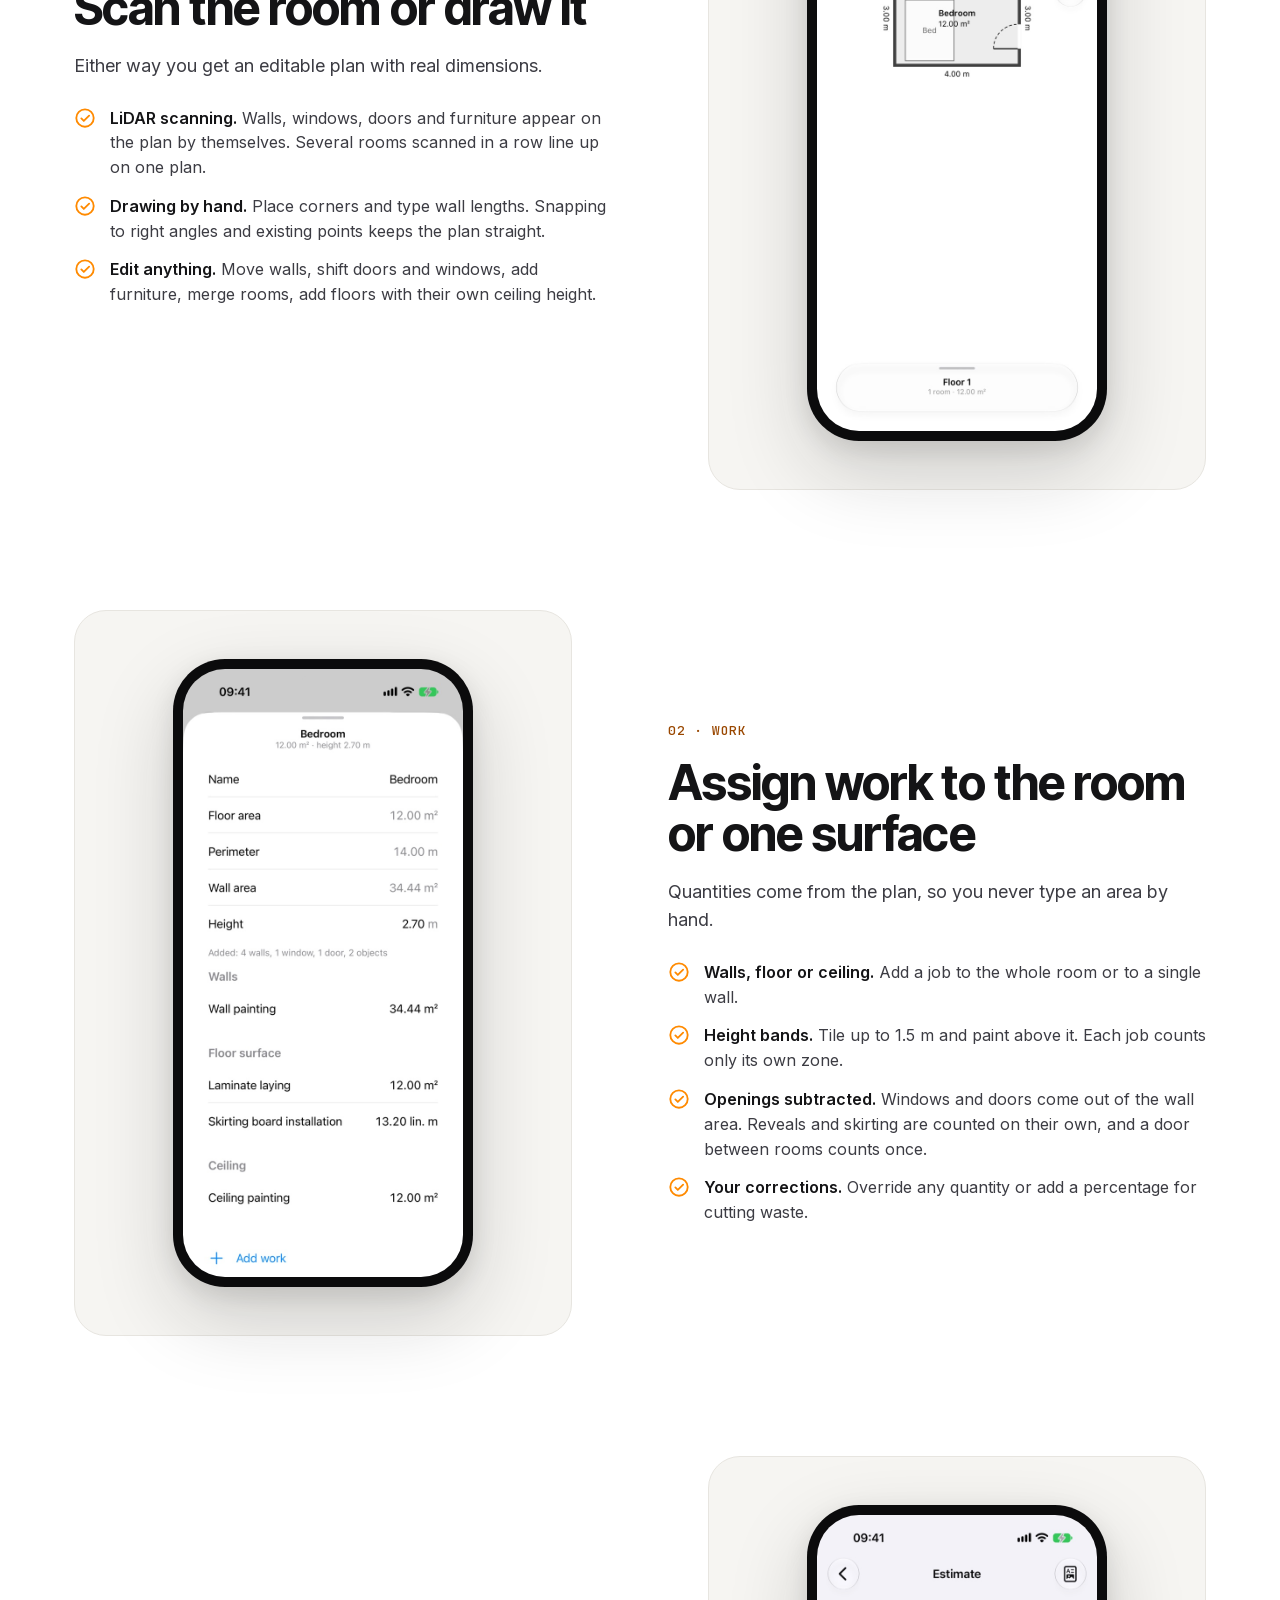
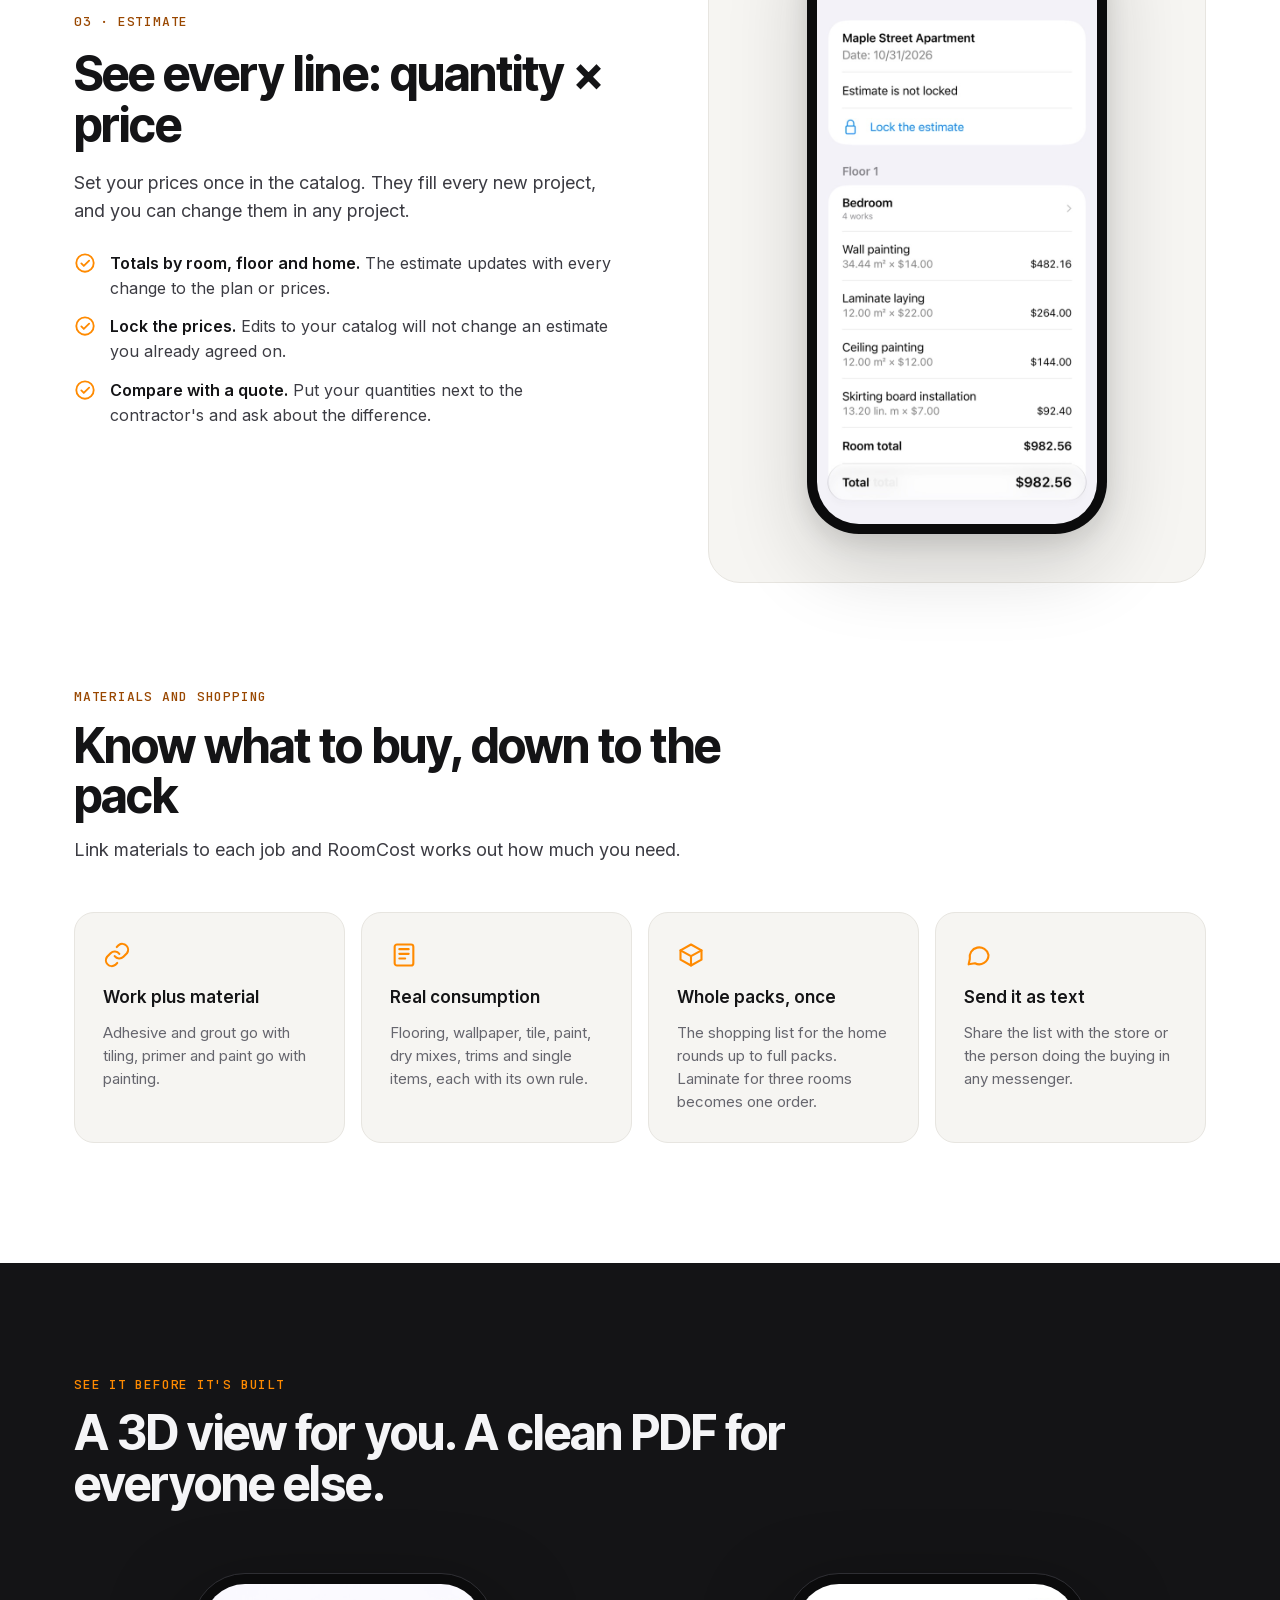
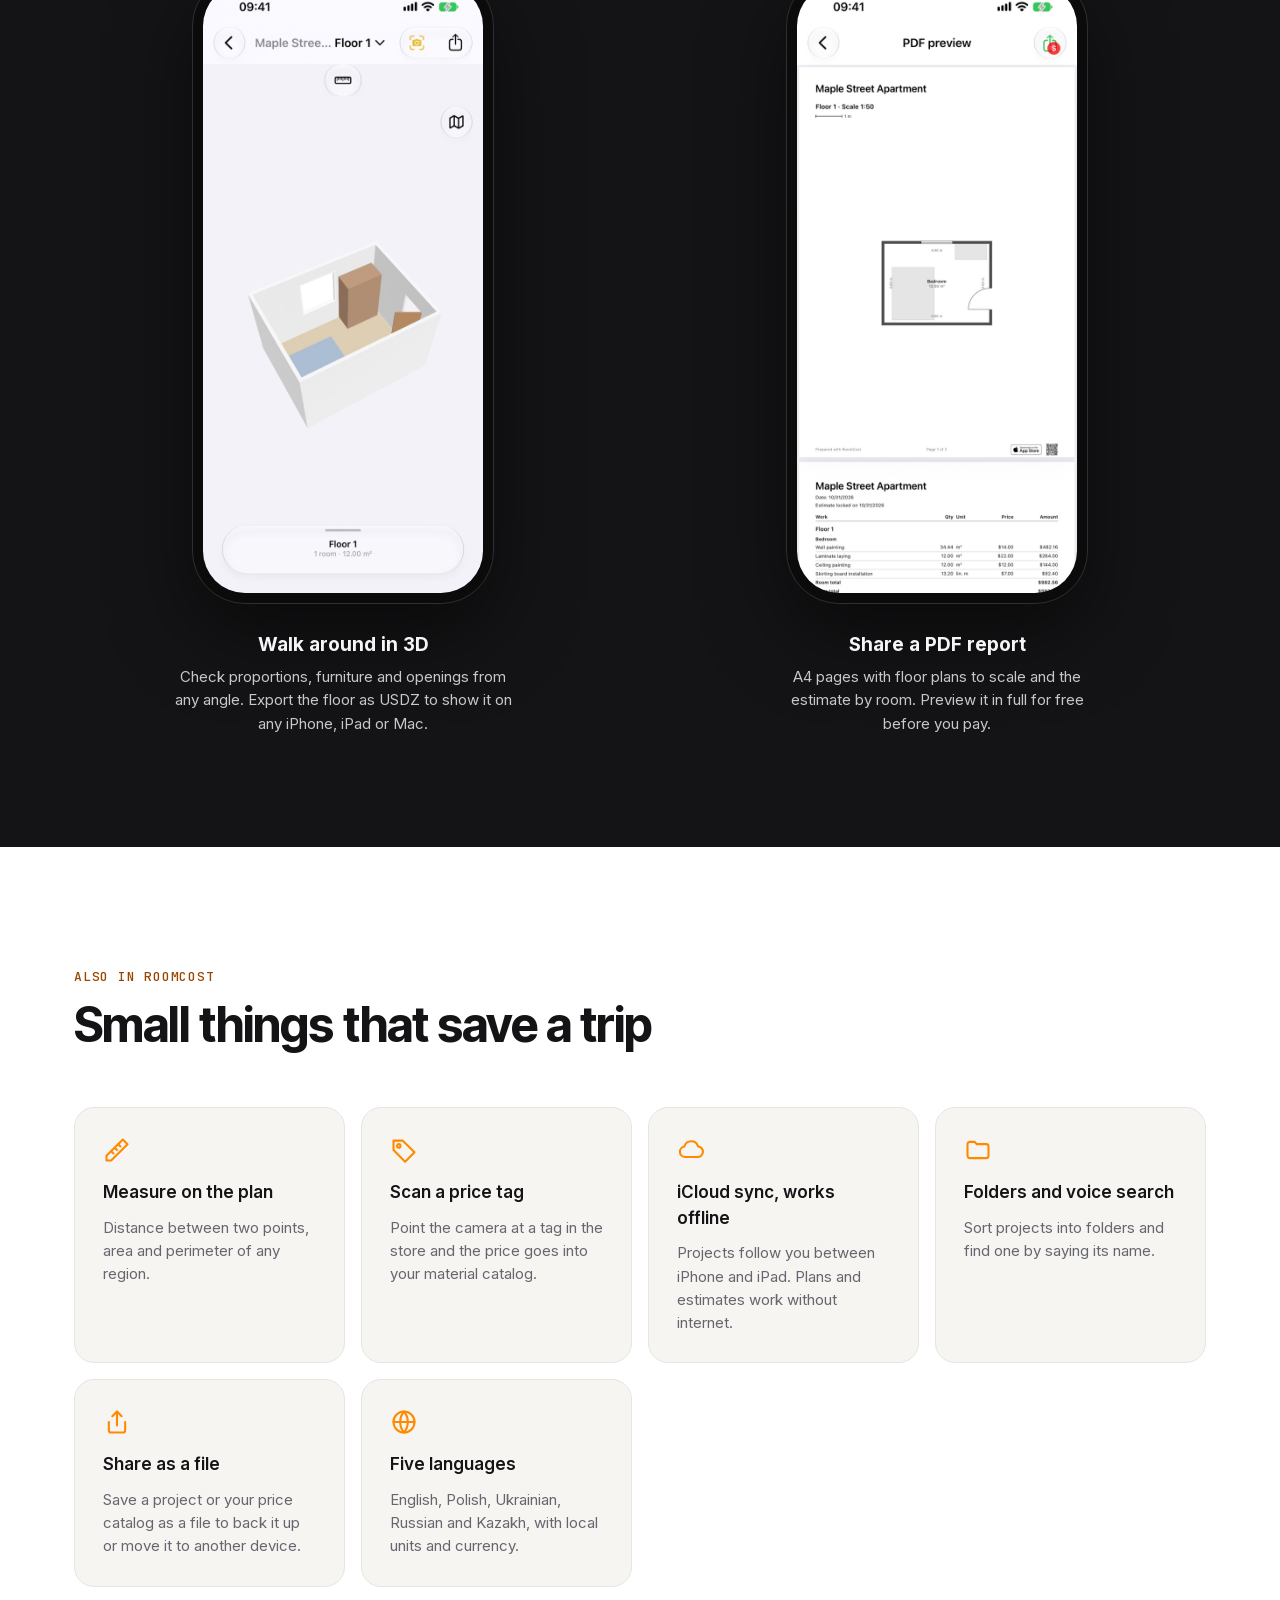
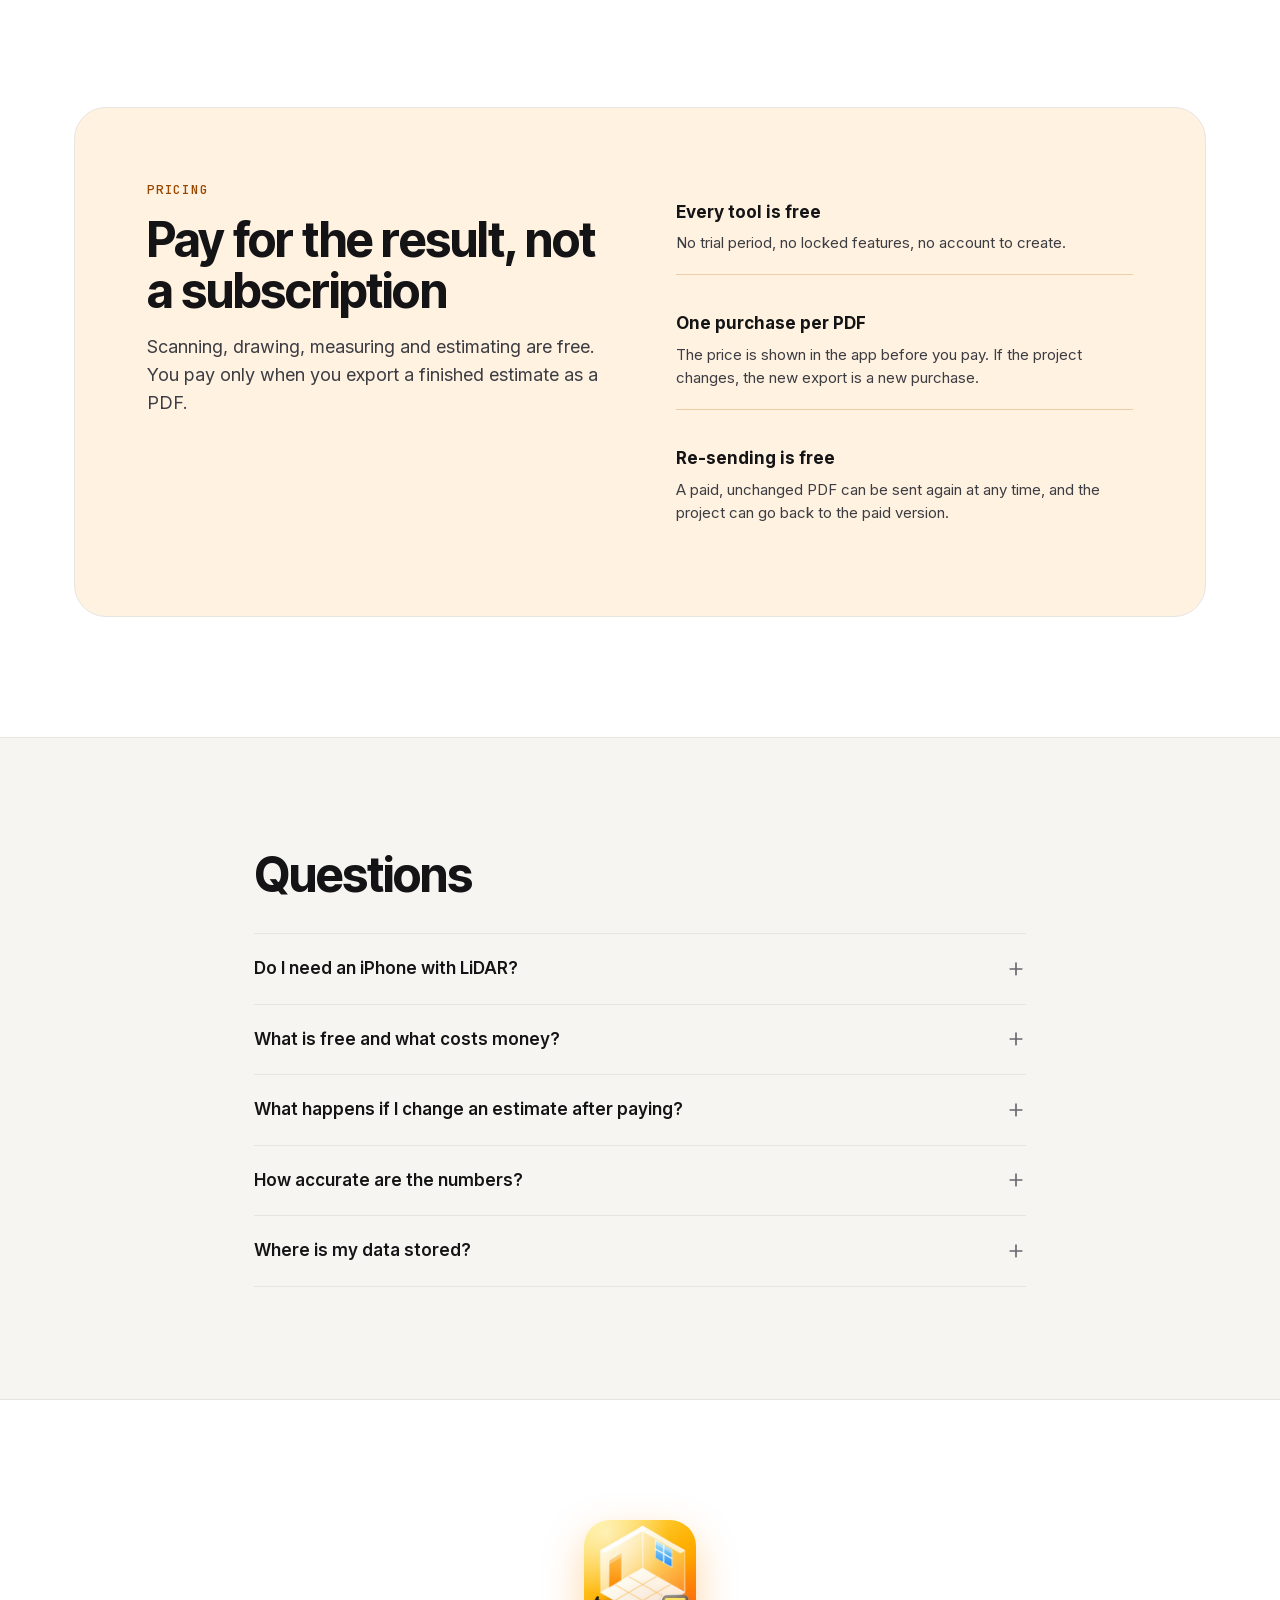
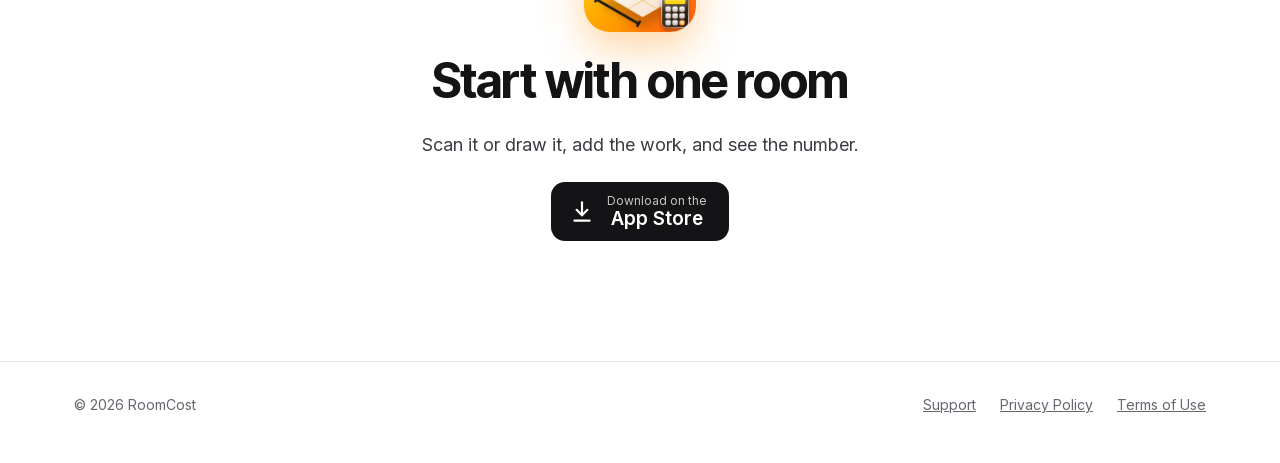
==== commit d1d09d9d: "Link the App Store page by app id; self-host fonts and update the website section of the privacy pol" ====
--- a/index.html
+++ b/index.html
@@ -17,9 +17,8 @@
   <link rel="icon" href="favicon.png" type="image/png">
   <link rel="apple-touch-icon" href="apple-touch-icon.png">
   <title>RoomCost: renovation estimate for iPhone and iPad</title>
-  <link rel="preconnect" href="https://fonts.googleapis.com">
-  <link rel="preconnect" href="https://fonts.gstatic.com" crossorigin>
-  <link href="https://fonts.googleapis.com/css2?family=Inter:wght@400;500;600&family=Inter+Tight:wght@600;700&family=JetBrains+Mono:wght@500&display=swap" rel="stylesheet">
+  <link rel="preload" href="fonts/inter.woff2" as="font" type="font/woff2" crossorigin>
+  <link rel="preload" href="fonts/inter-tight.woff2" as="font" type="font/woff2" crossorigin>
   <link rel="stylesheet" href="site.css">
   <script type="application/ld+json">
   {"@context":"https://schema.org","@type":"SoftwareApplication","name":"RoomCost","operatingSystem":"iOS, iPadOS","applicationCategory":"UtilitiesApplication","url":"https://roomcost.app/","image":"https://roomcost.app/app-icon.jpg","offers":{"@type":"Offer","price":"0","priceCurrency":"USD"}}
@@ -41,7 +40,7 @@
       <a href="#faq">FAQ</a>
       <a href="support.html">Support</a>
     </nav>
-    <a class="pill" href="https://apps.apple.com/app/roomcost">Get the app</a>
+    <a class="pill" href="https://apps.apple.com/app/id6828838224">Get the app</a>
   </div>
 </header>
 
@@ -54,7 +53,7 @@
         <h1 class="hero-title">Plan the room.<br>Price the work.<br><em>Check the quote.</em></h1>
         <p class="lead">Scan a room with LiDAR or draw the plan by hand. RoomCost measures areas and quantities, applies your prices and shows what the renovation should cost.</p>
         <div class="hero-cta">
-          <a class="store" href="https://apps.apple.com/app/roomcost">
+          <a class="store" href="https://apps.apple.com/app/id6828838224">
             <svg aria-hidden="true"><use href="#i-download"/></svg>
             <span><small>Download on the</small><strong>App Store</strong></span>
           </a>
@@ -236,7 +235,7 @@
     <img src="app-icon.jpg" alt="" width="112" height="112" loading="lazy">
     <h2 id="final-title" class="section-title">Start with one room</h2>
     <p class="section-lead">Scan it or draw it, add the work, and see the number.</p>
-    <a class="store" href="https://apps.apple.com/app/roomcost">
+    <a class="store" href="https://apps.apple.com/app/id6828838224">
       <svg aria-hidden="true"><use href="#i-download"/></svg>
       <span><small>Download on the</small><strong>App Store</strong></span>
     </a>
--- a/site.css
+++ b/site.css
@@ -1,3 +1,7 @@
+@font-face { font-family: "Inter"; src: url("fonts/inter.woff2") format("woff2"); font-weight: 100 900; font-style: normal; font-display: swap; }
+@font-face { font-family: "Inter Tight"; src: url("fonts/inter-tight.woff2") format("woff2"); font-weight: 100 900; font-style: normal; font-display: swap; }
+@font-face { font-family: "JetBrains Mono"; src: url("fonts/jetbrains-mono.woff") format("woff"); font-weight: 500; font-style: normal; font-display: swap; }
+
 :root {
   color-scheme: light dark;
   --bg: #FFFFFF;
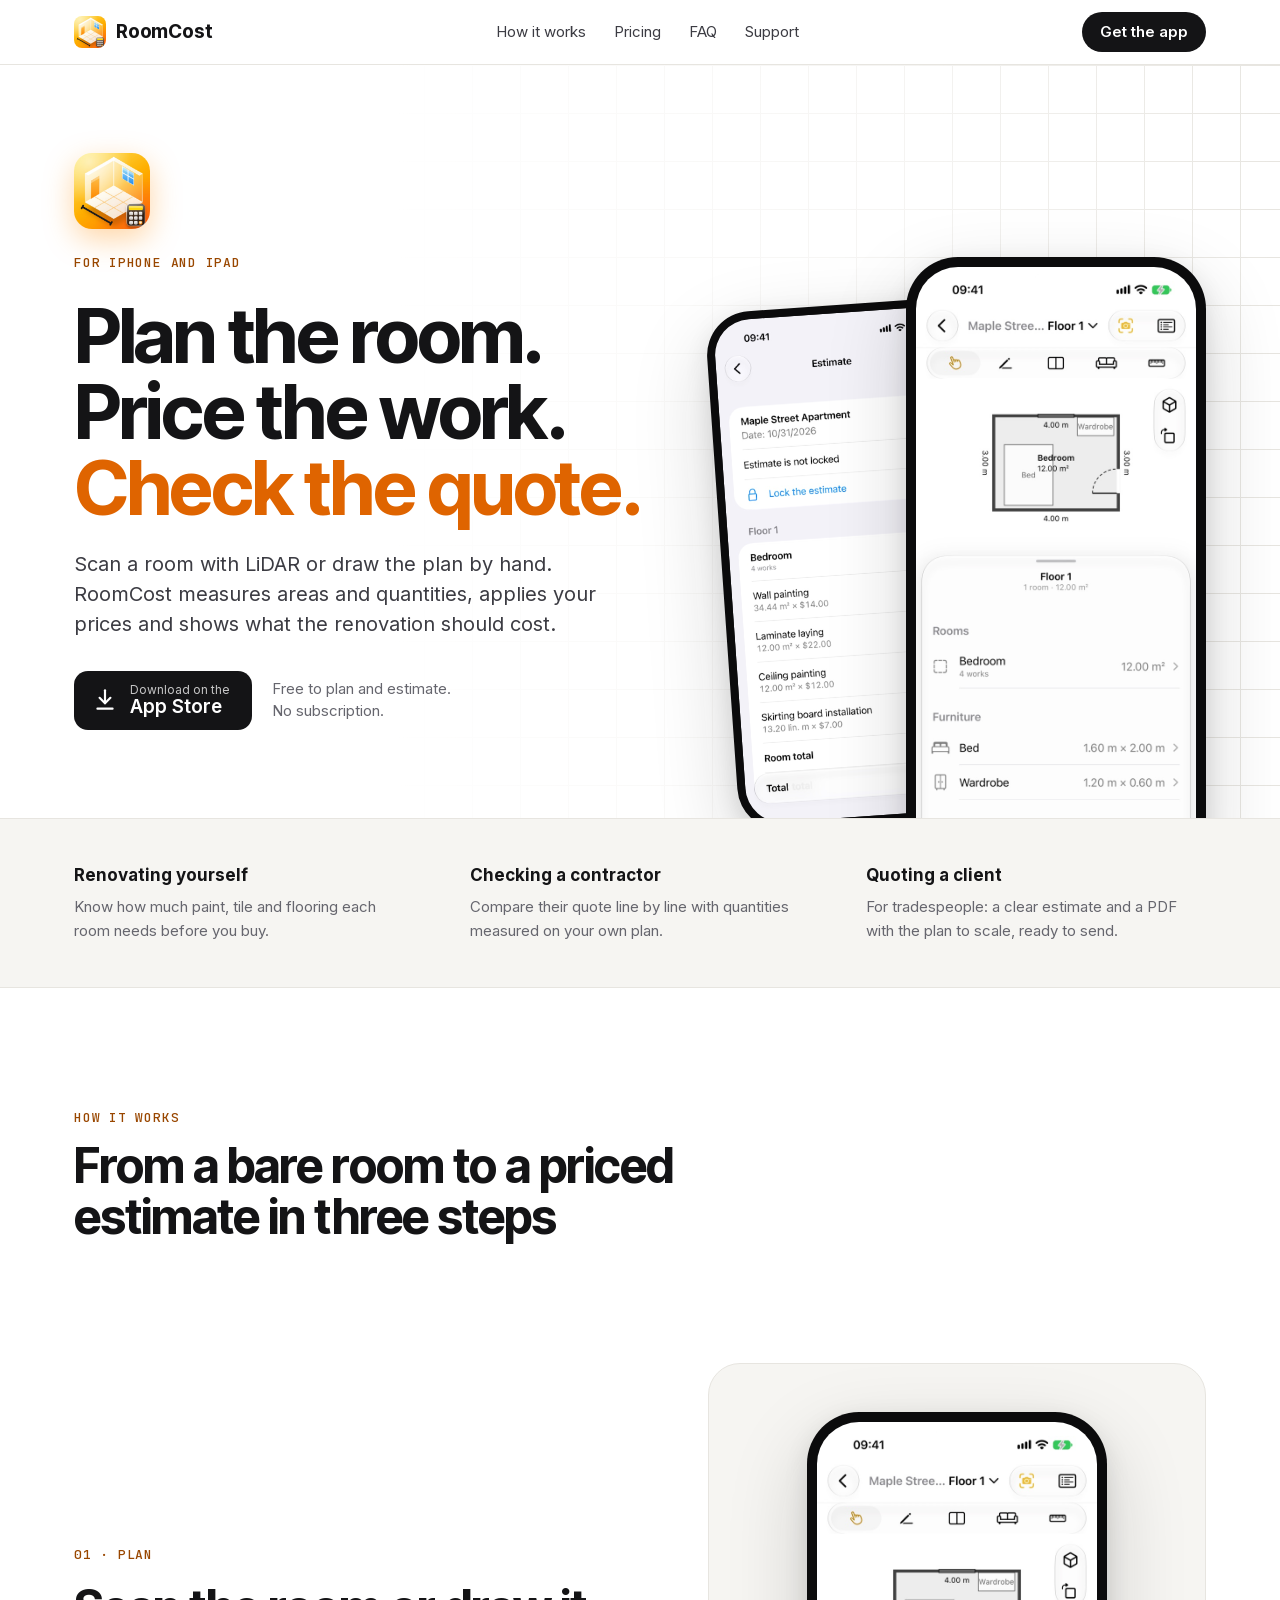
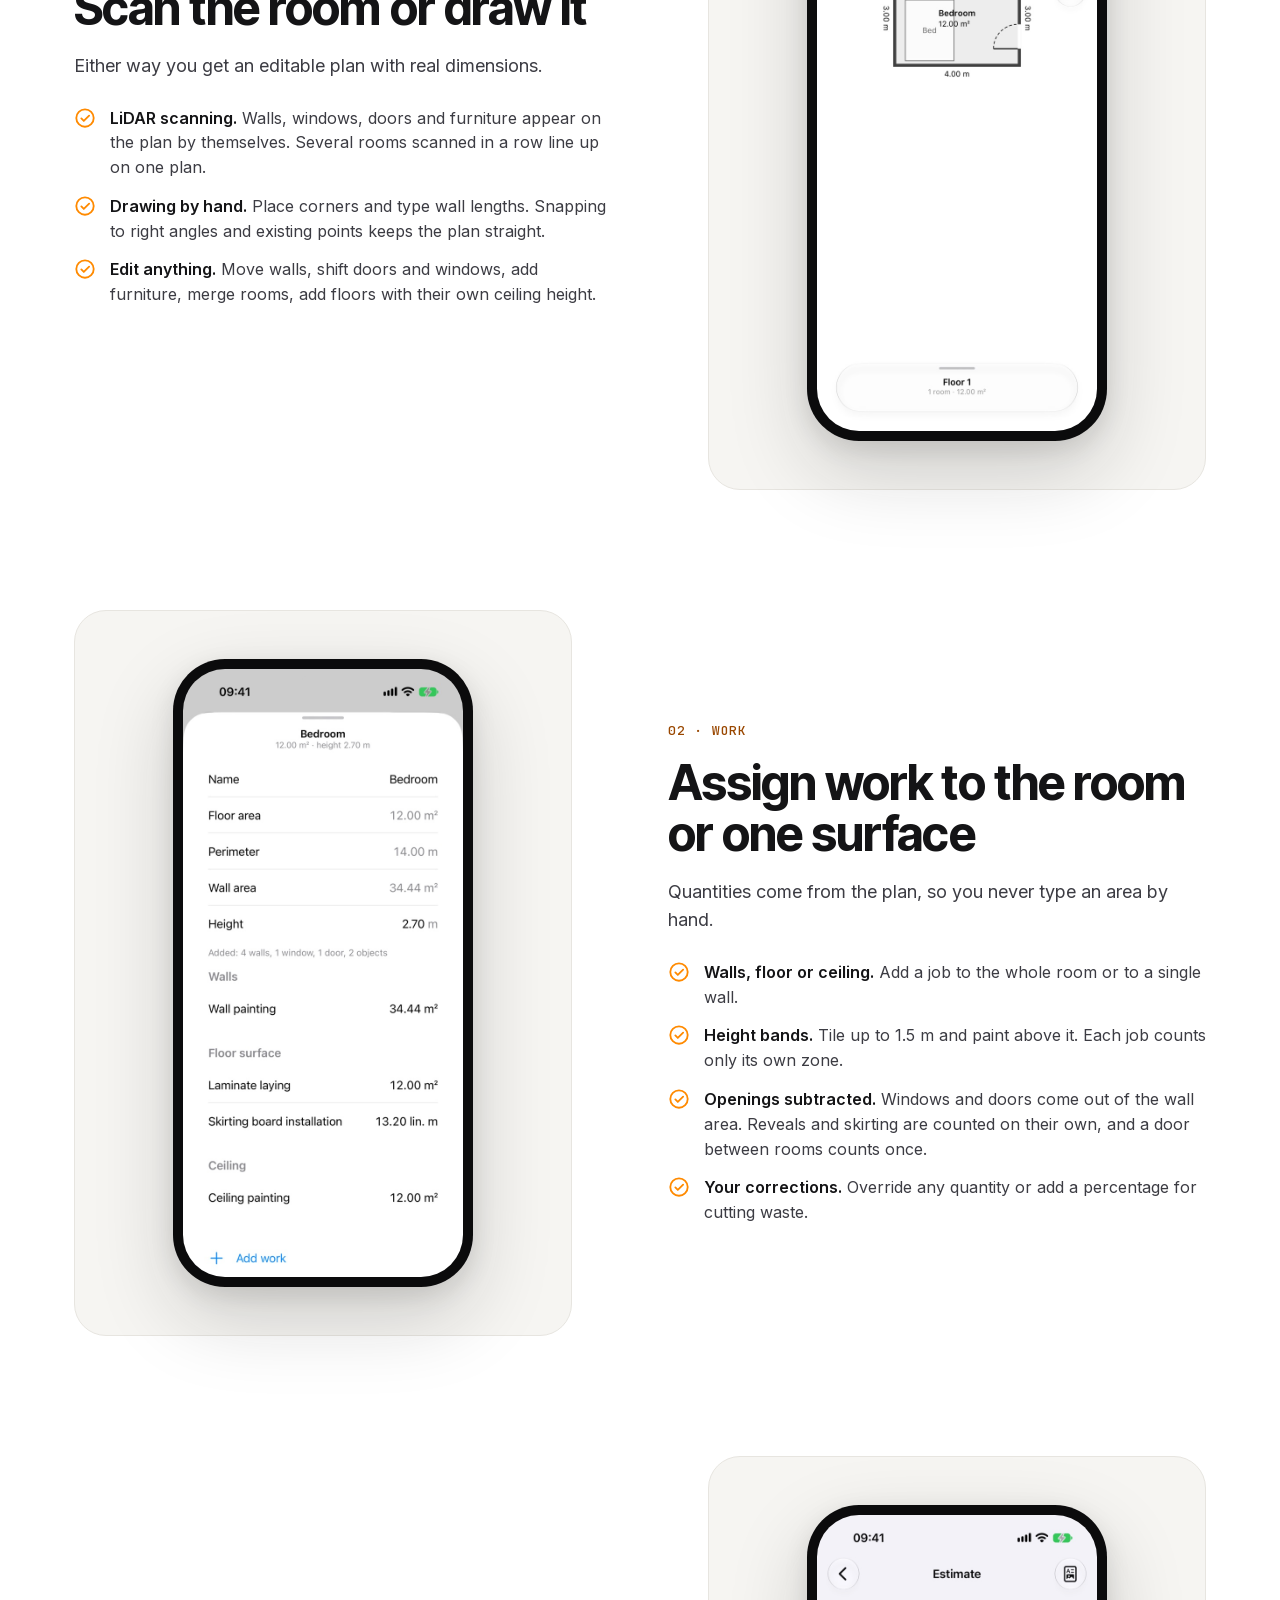
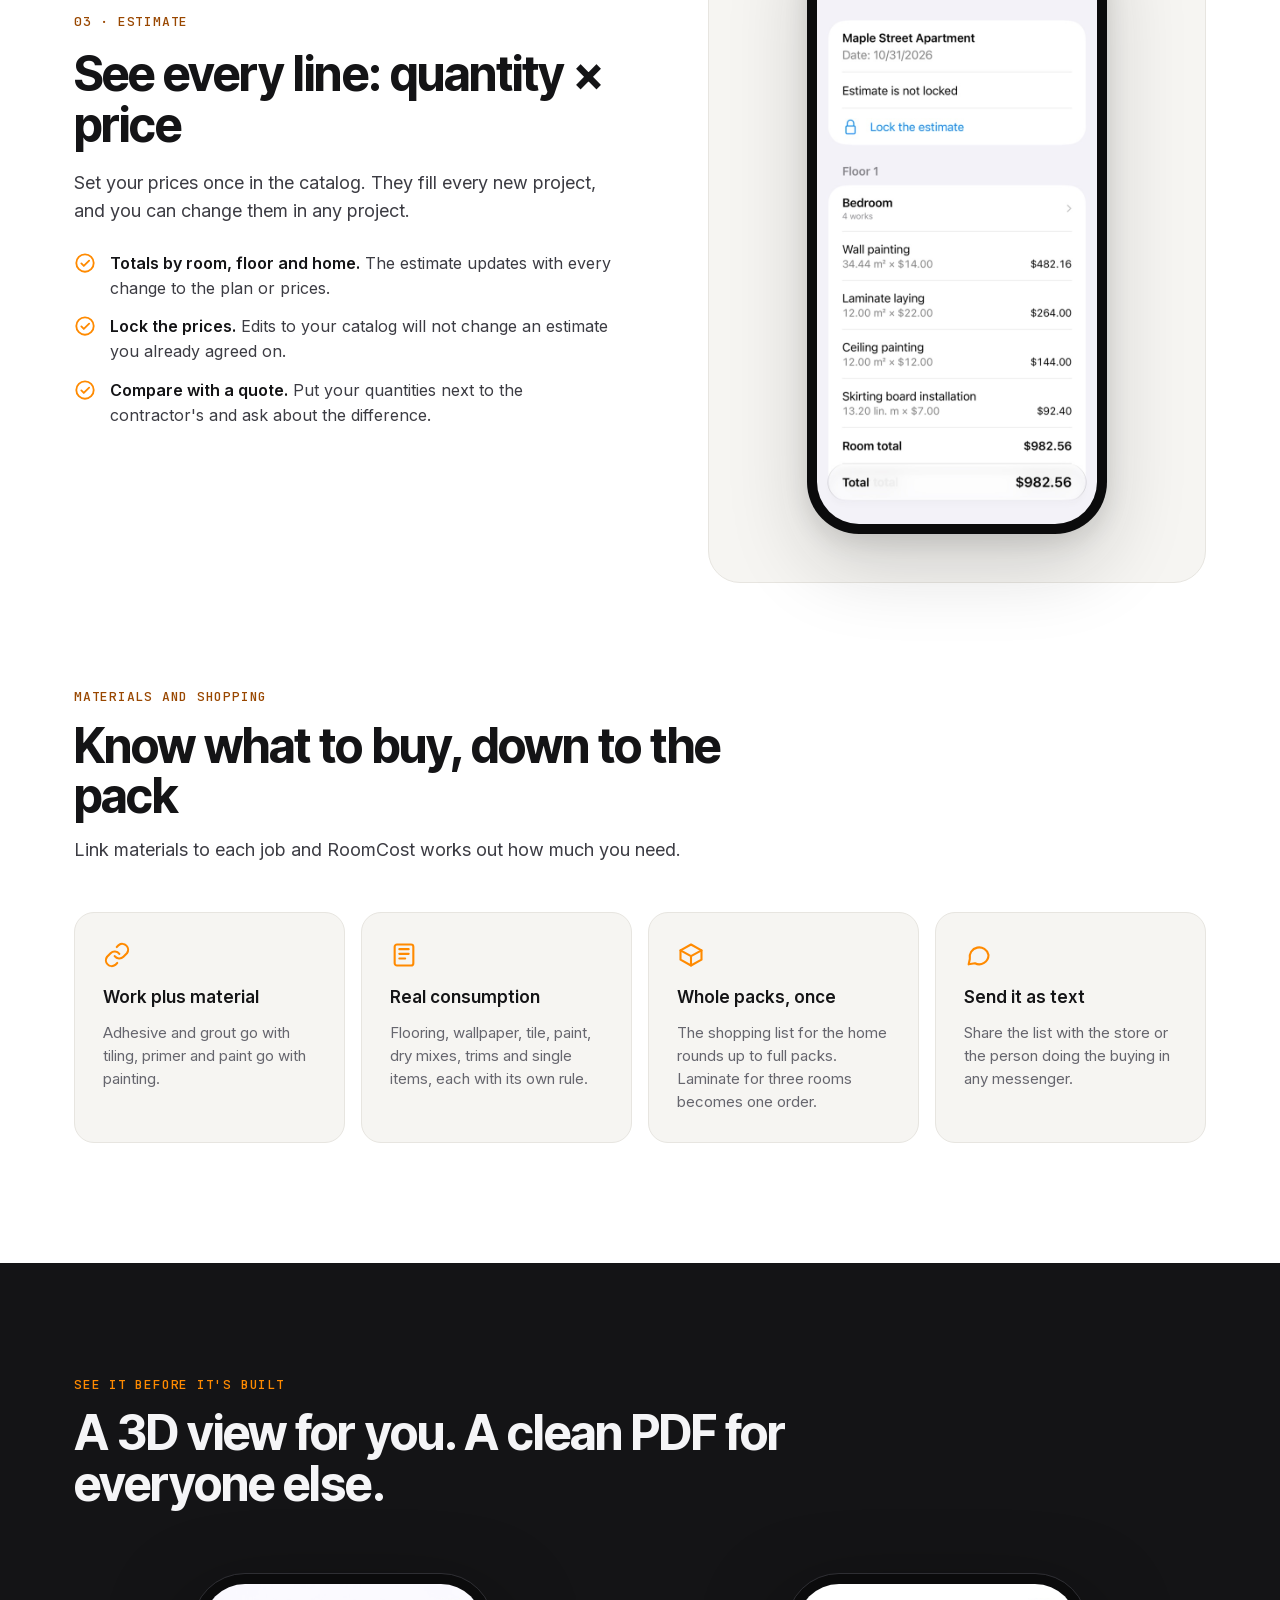
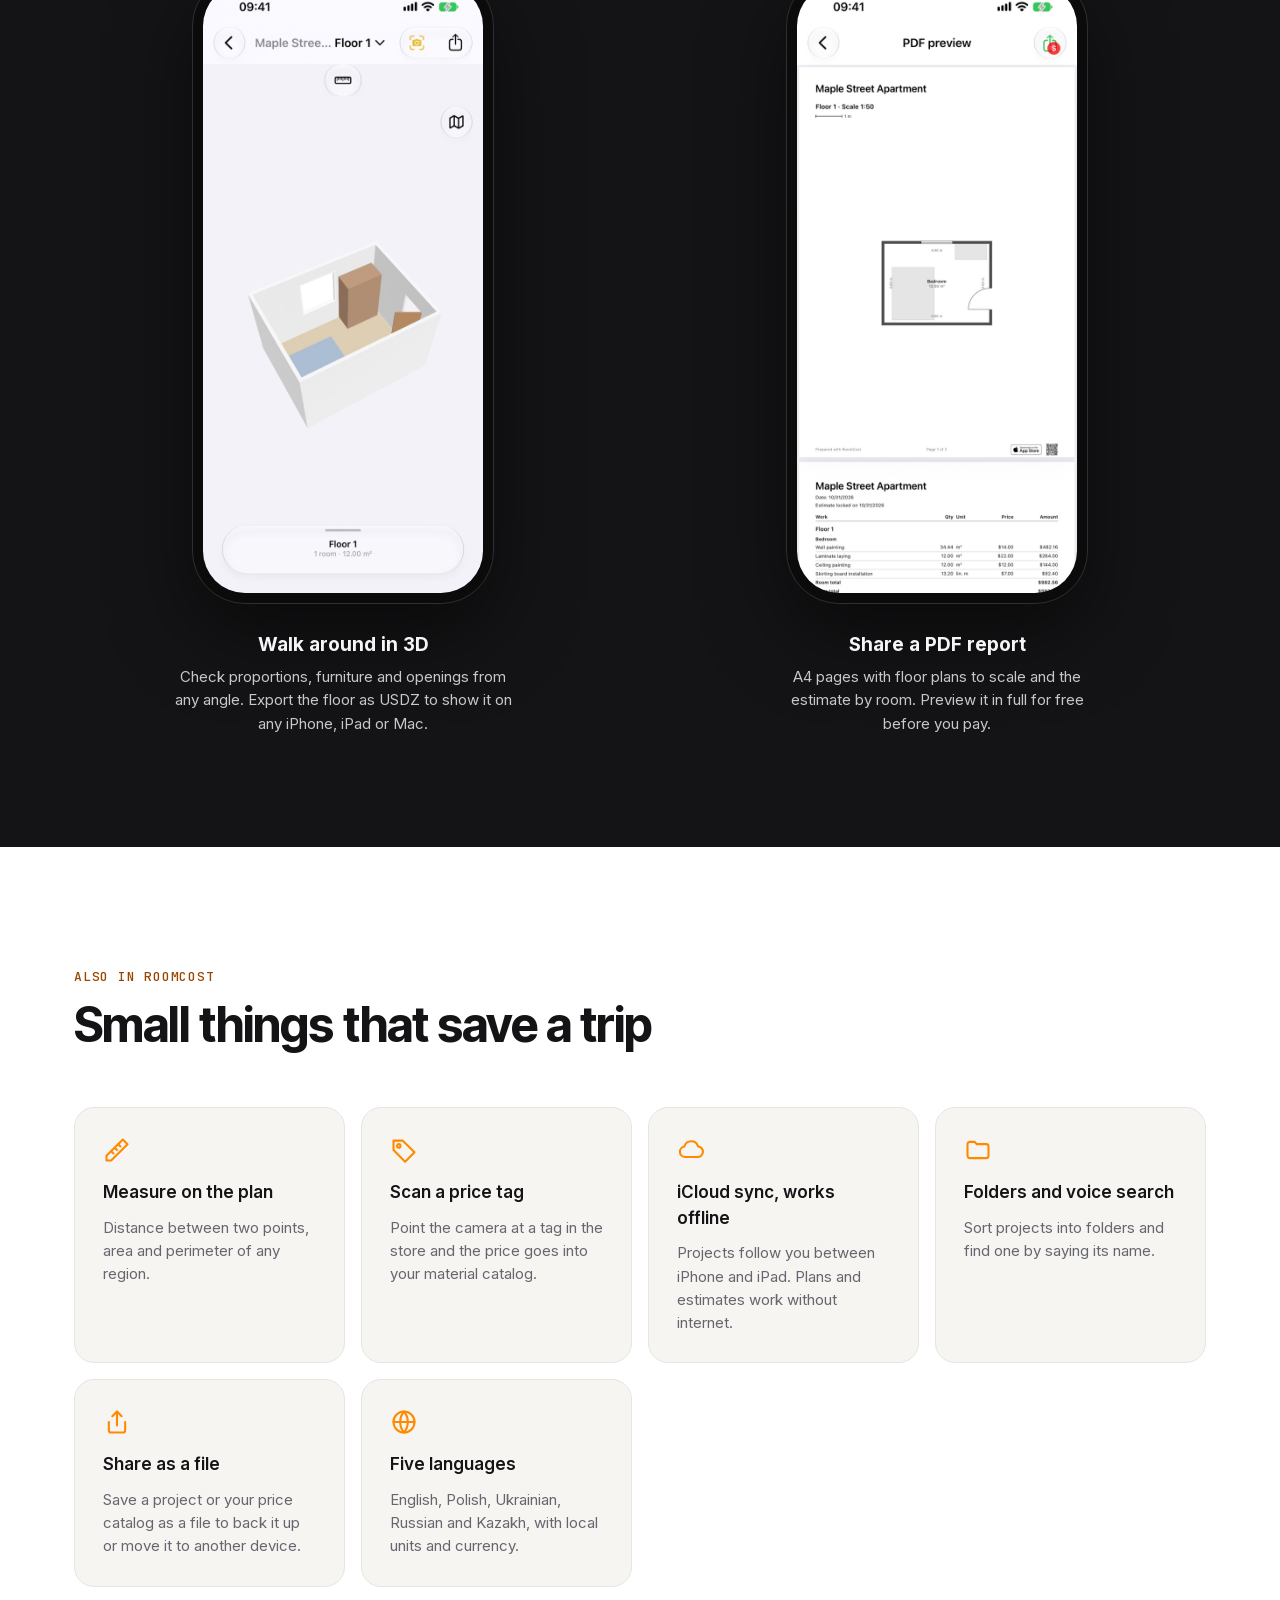
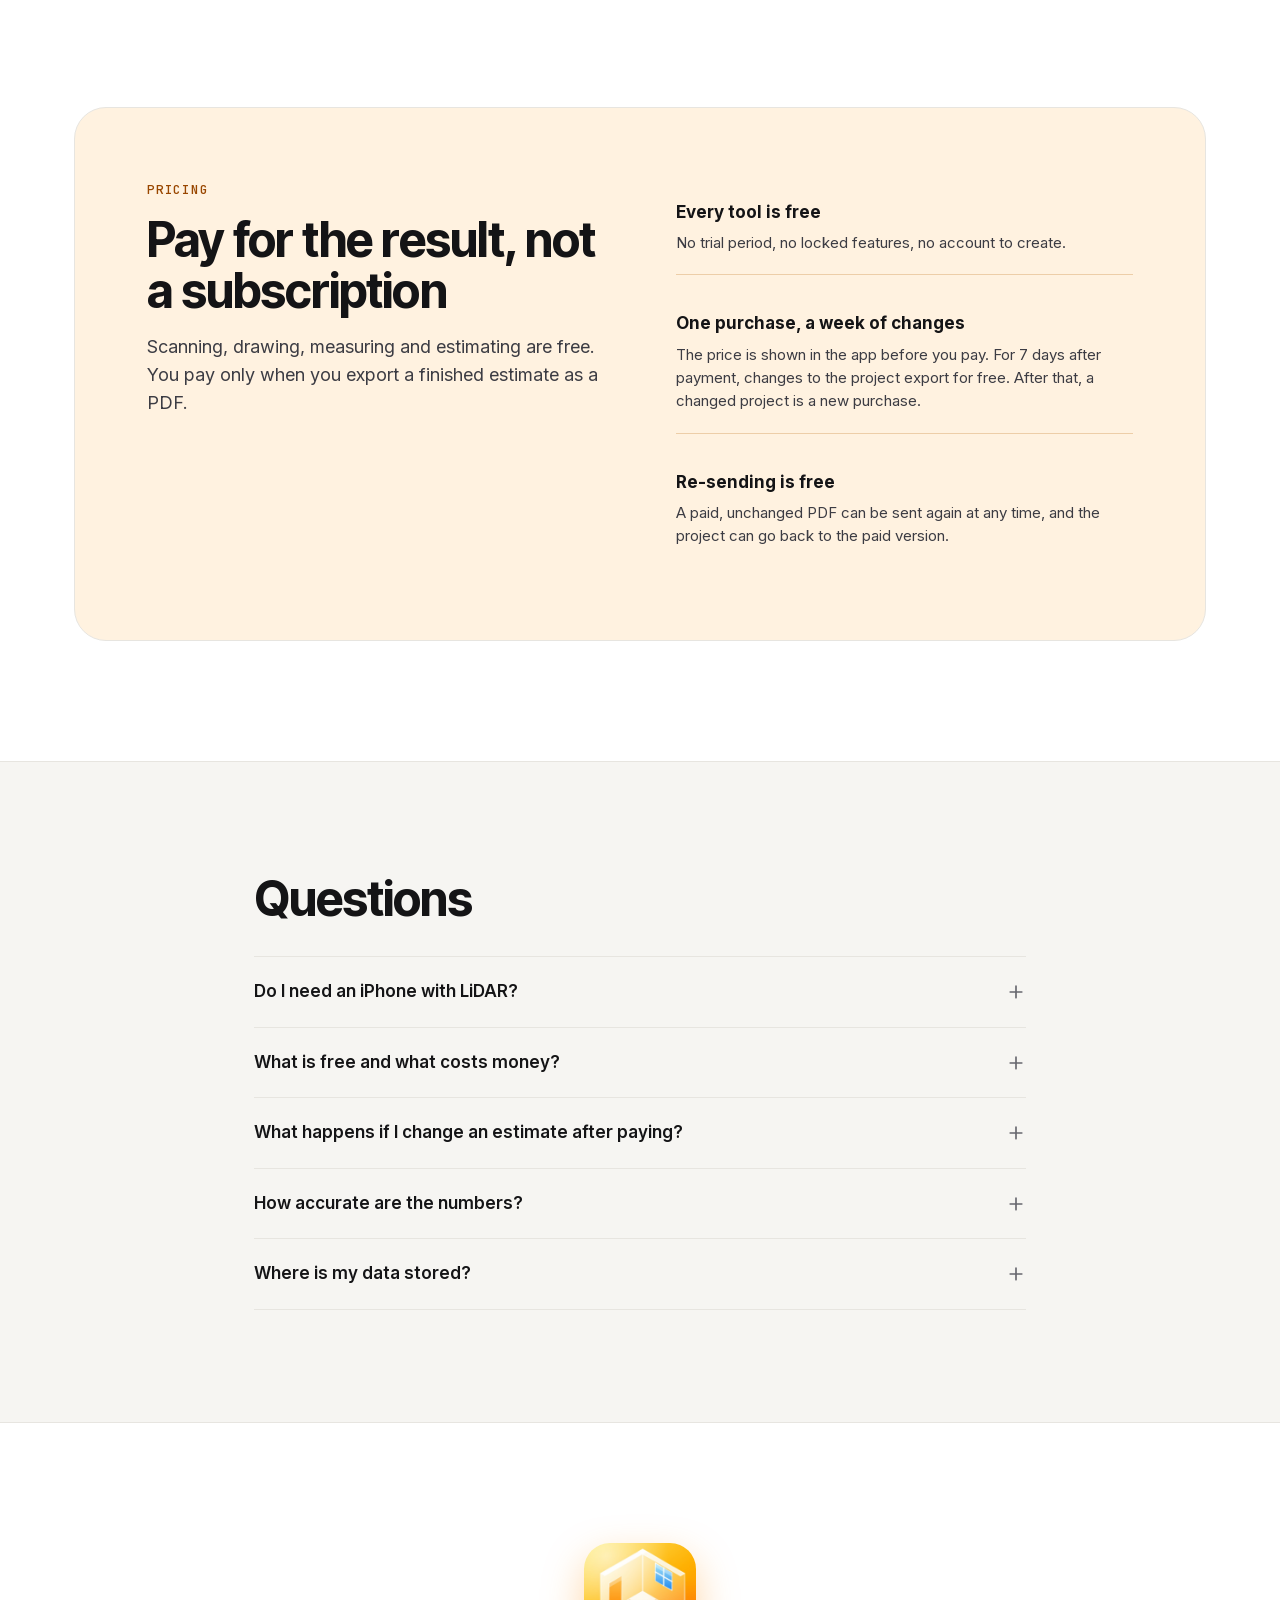
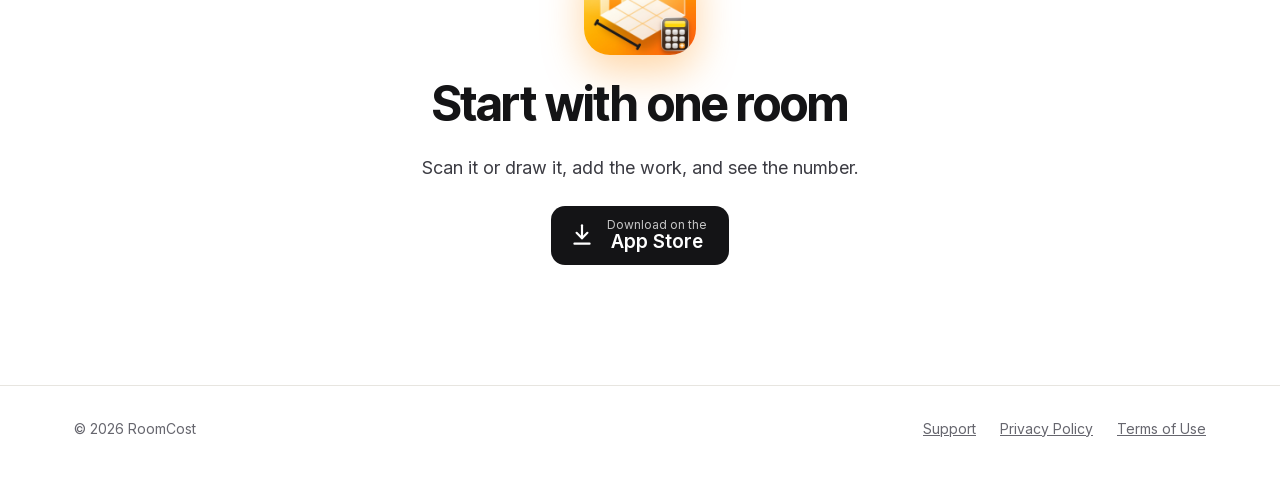
==== commit 860c2ccc: "Describe the free week of changes after a PDF purchase in pricing, FAQ and terms" ====
--- a/index.html
+++ b/index.html
@@ -212,7 +212,7 @@
       </div>
       <div class="price-list">
         <div><strong>Every tool is free</strong><span>No trial period, no locked features, no account to create.</span></div>
-        <div><strong>One purchase per PDF</strong><span>The price is shown in the app before you pay. If the project changes, the new export is a new purchase.</span></div>
+        <div><strong>One purchase, a week of changes</strong><span>The price is shown in the app before you pay. For 7 days after payment, changes to the project export for free. After that, a changed project is a new purchase.</span></div>
         <div><strong>Re-sending is free</strong><span>A paid, unchanged PDF can be sent again at any time, and the project can go back to the paid version.</span></div>
       </div>
     </div>
@@ -224,7 +224,7 @@
       <div>
         <details><summary>Do I need an iPhone with LiDAR?<svg class="chev" aria-hidden="true"><use href="#i-plus"/></svg></summary><p>No. Scanning uses Apple RoomPlan and needs a LiDAR sensor: iPhone 12 Pro or later, iPad Pro (2020) or later. On any other iPhone or iPad you draw the plan by hand, and every other feature works the same.</p></details>
         <details><summary>What is free and what costs money?<svg class="chev" aria-hidden="true"><use href="#i-plus"/></svg></summary><p>Plans, catalogs, measurements and the estimate on screen are free. Exporting an estimate as a PDF is a one-time in-app purchase for that estimate.</p></details>
-        <details><summary>What happens if I change an estimate after paying?<svg class="chev" aria-hidden="true"><use href="#i-plus"/></svg></summary><p>The PDF you paid for stays in the export history and can be sent again for free. A changed project is a new export and needs a new purchase. The app warns you before you pay, and you can return the project to the paid version.</p></details>
+        <details><summary>What happens if I change an estimate after paying?<svg class="chev" aria-hidden="true"><use href="#i-plus"/></svg></summary><p>The PDF you paid for stays in the export history and can be sent again for free. For 7 days after payment, a changed project exports for free as many times as you need. After that, a changed project needs a new purchase. The app warns you before you pay, and you can return the project to the paid version.</p></details>
         <details><summary>How accurate are the numbers?<svg class="chev" aria-hidden="true"><use href="#i-plus"/></svg></summary><p>Quantities follow your plan, and prices follow your catalog. Check key walls with a tape measure before ordering materials. The estimate is a guide, not a binding quote.</p></details>
         <details><summary>Where is my data stored?<svg class="chev" aria-hidden="true"><use href="#i-plus"/></svg></summary><p>On your device and in your own iCloud account. We do not run servers that receive your projects. See the <a href="privacy.html">Privacy Policy</a>.</p></details>
       </div>
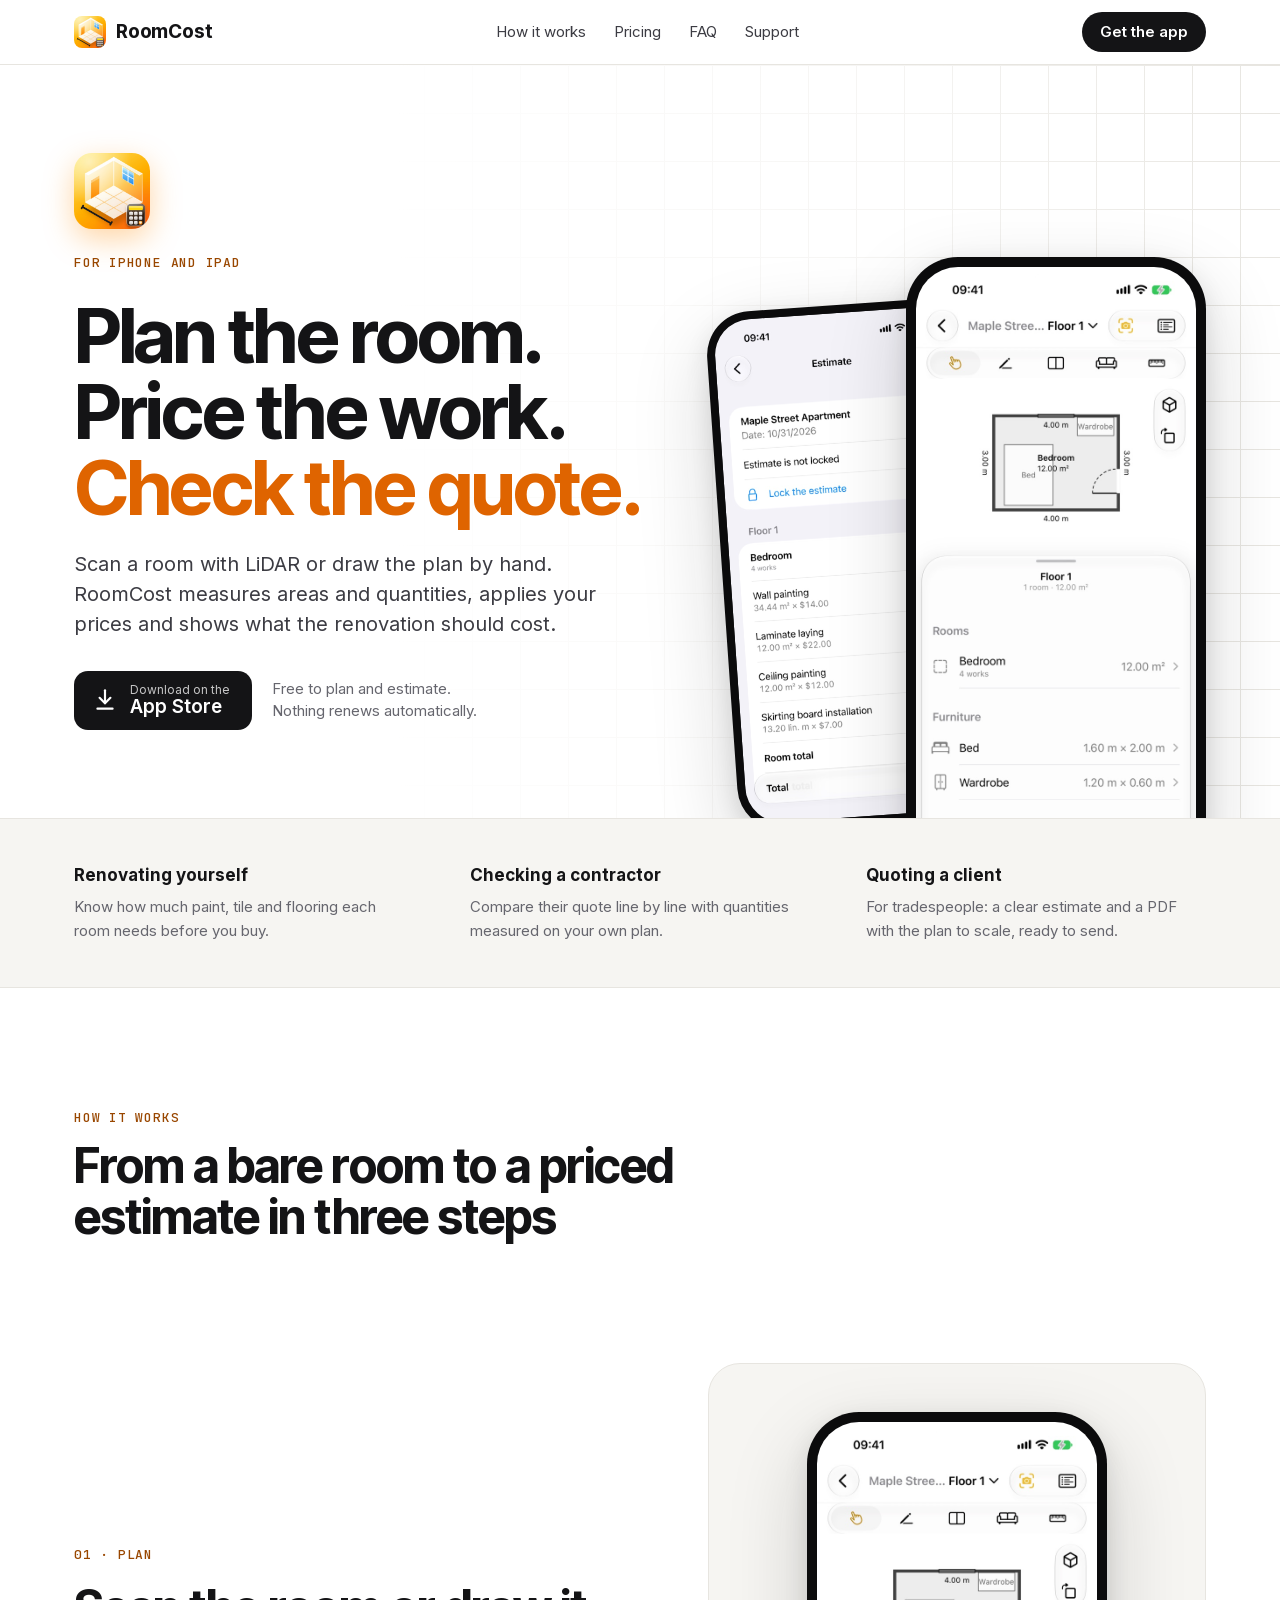
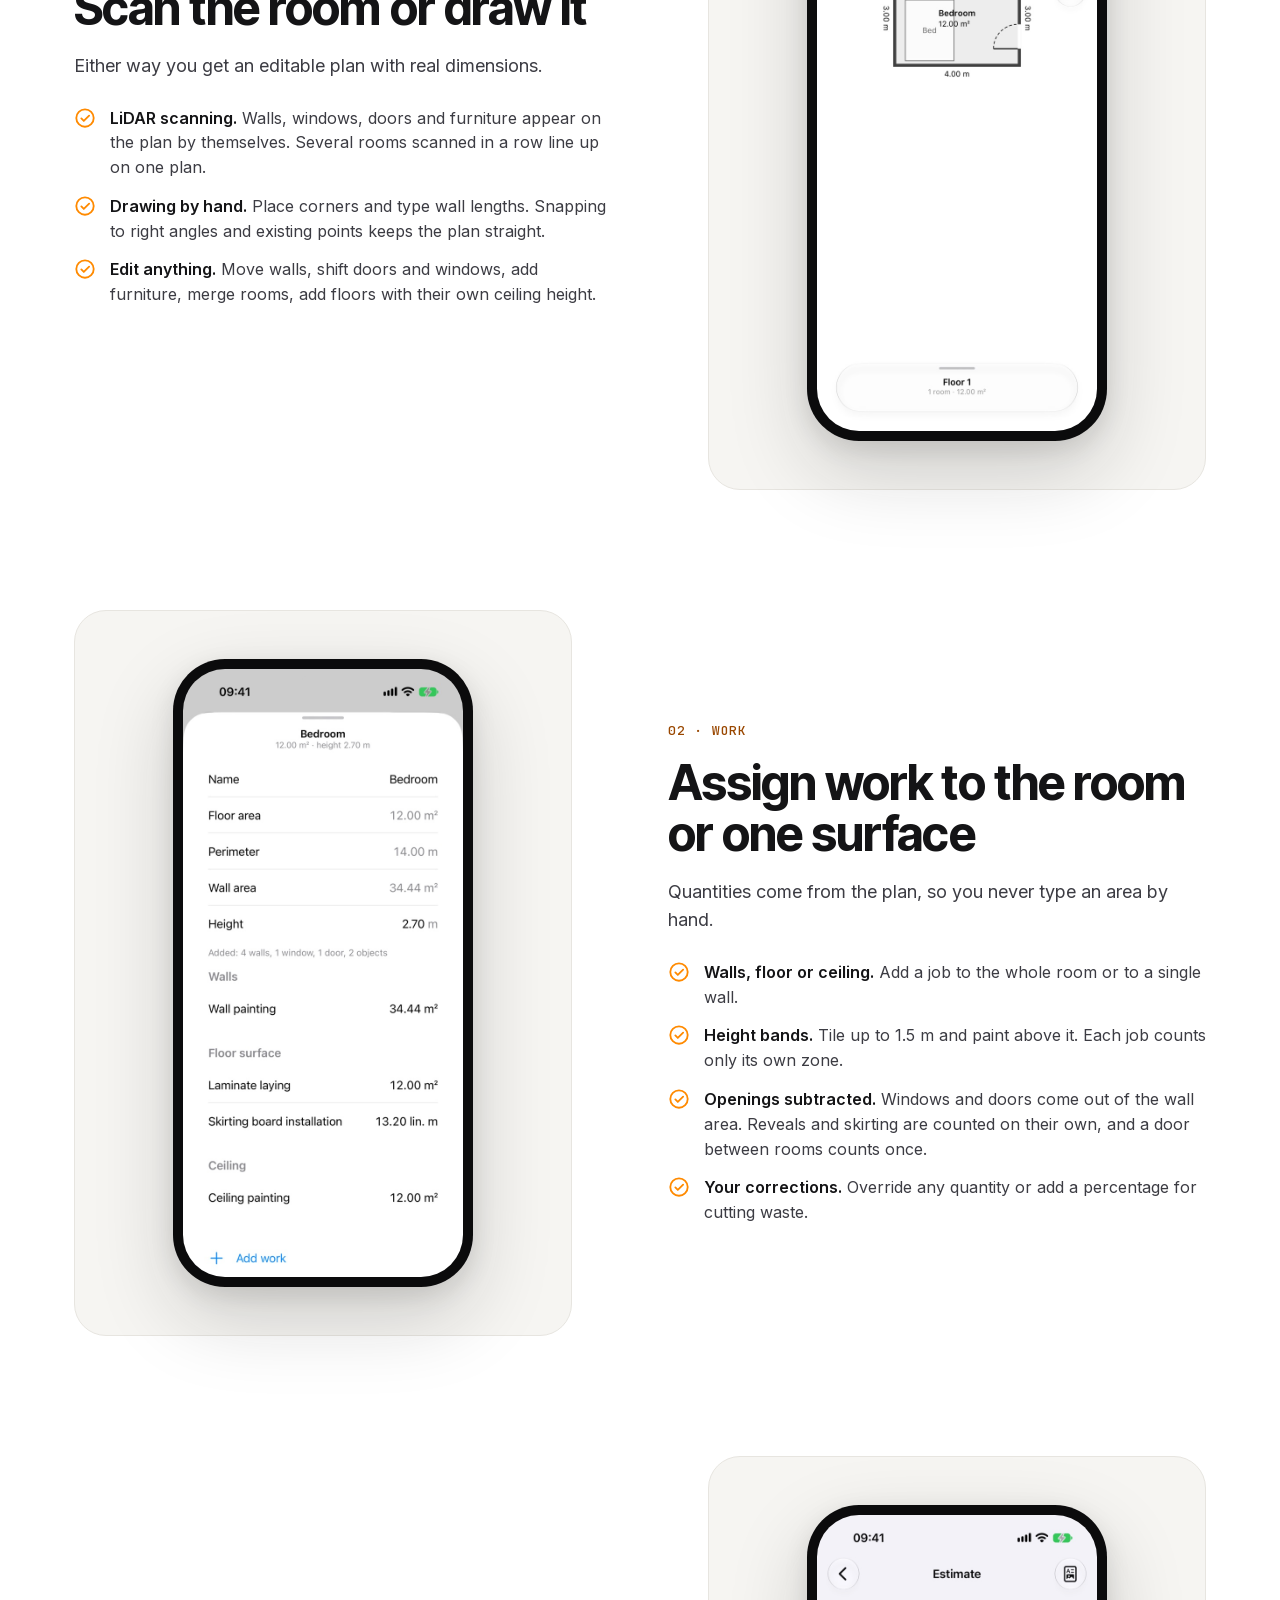
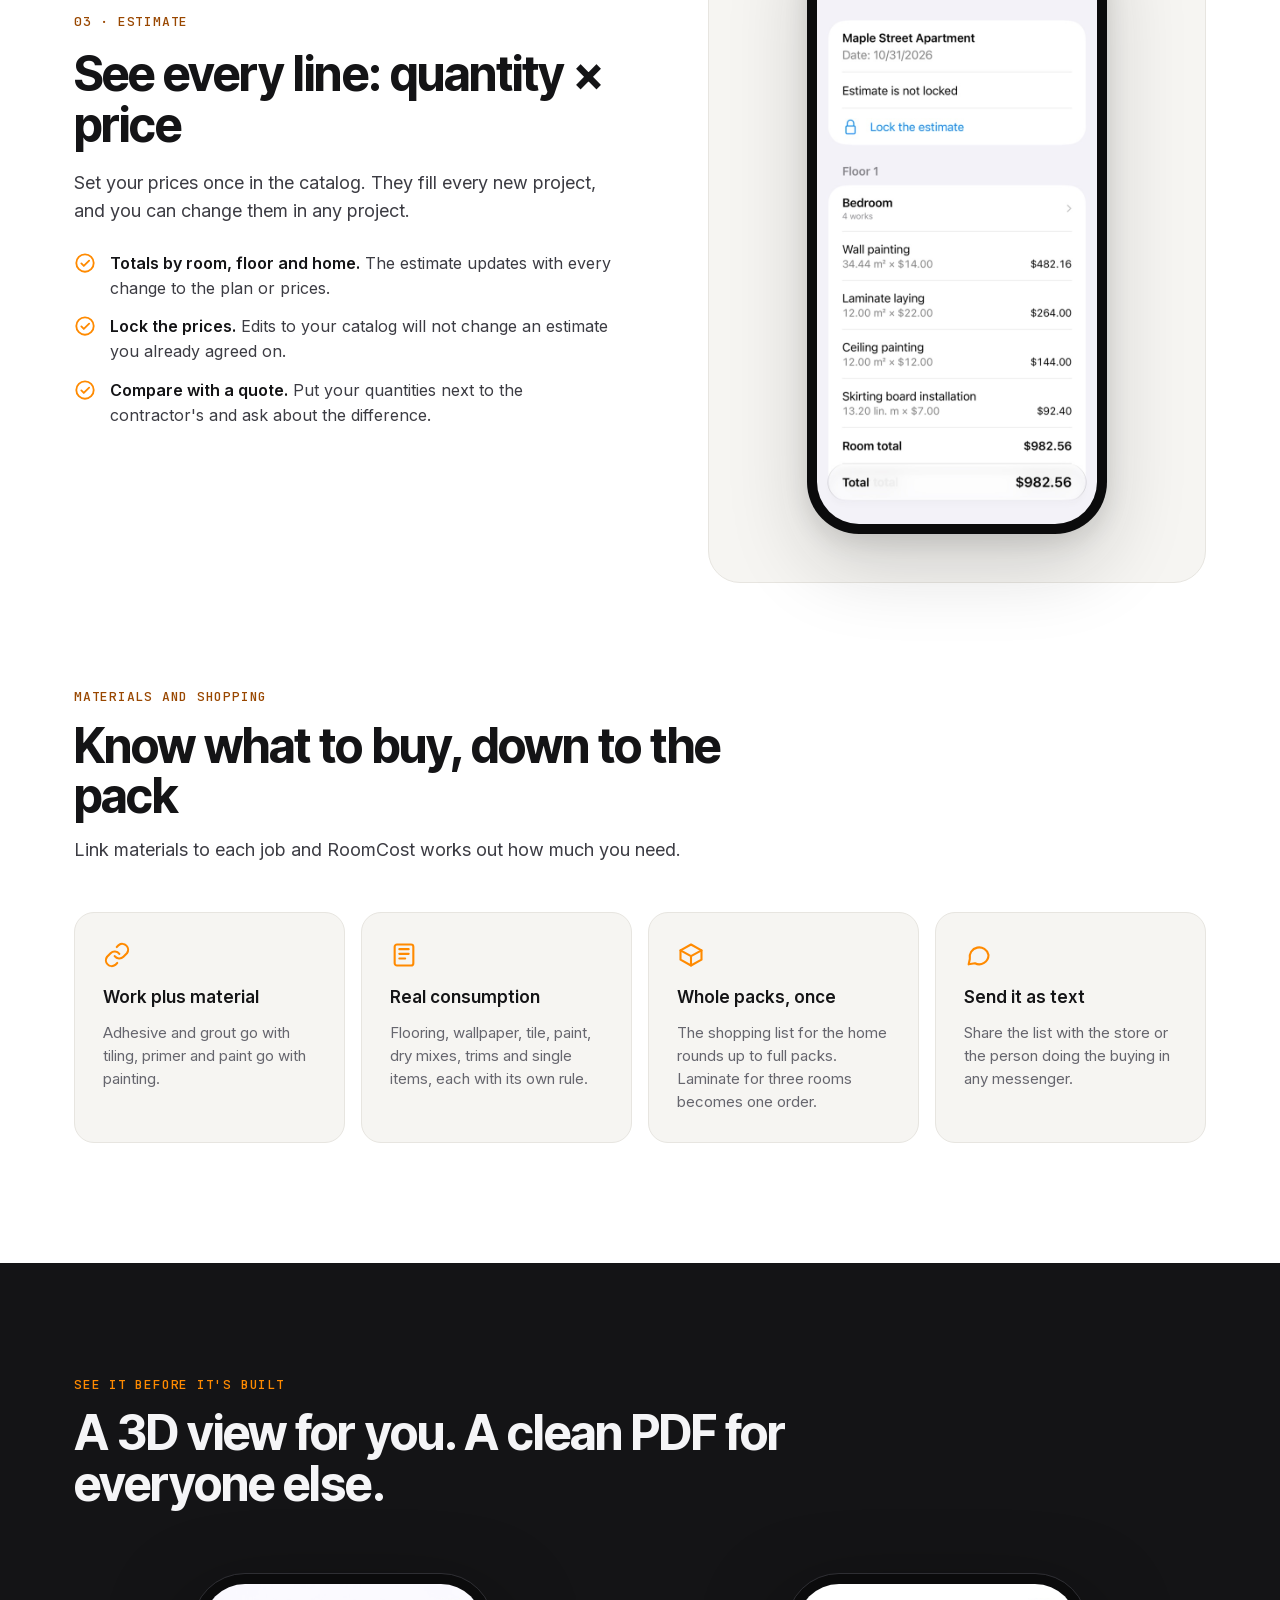
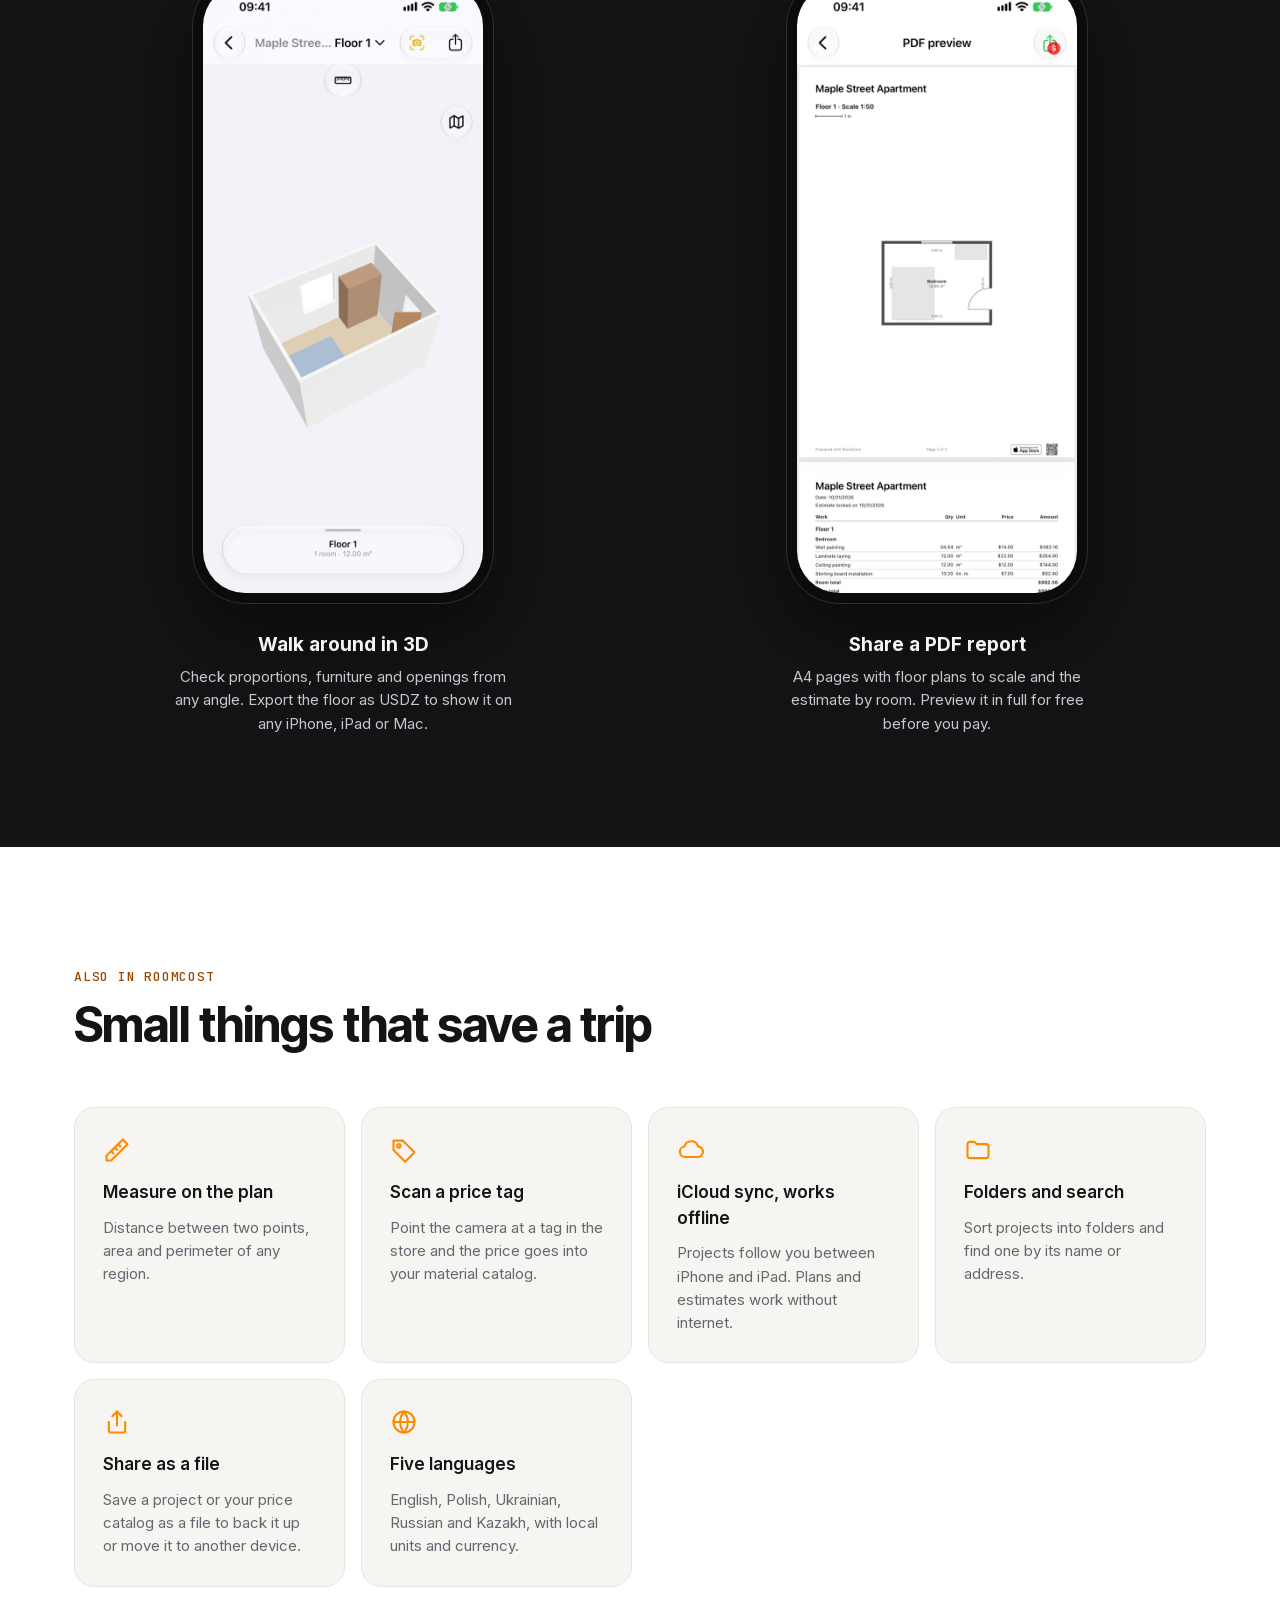
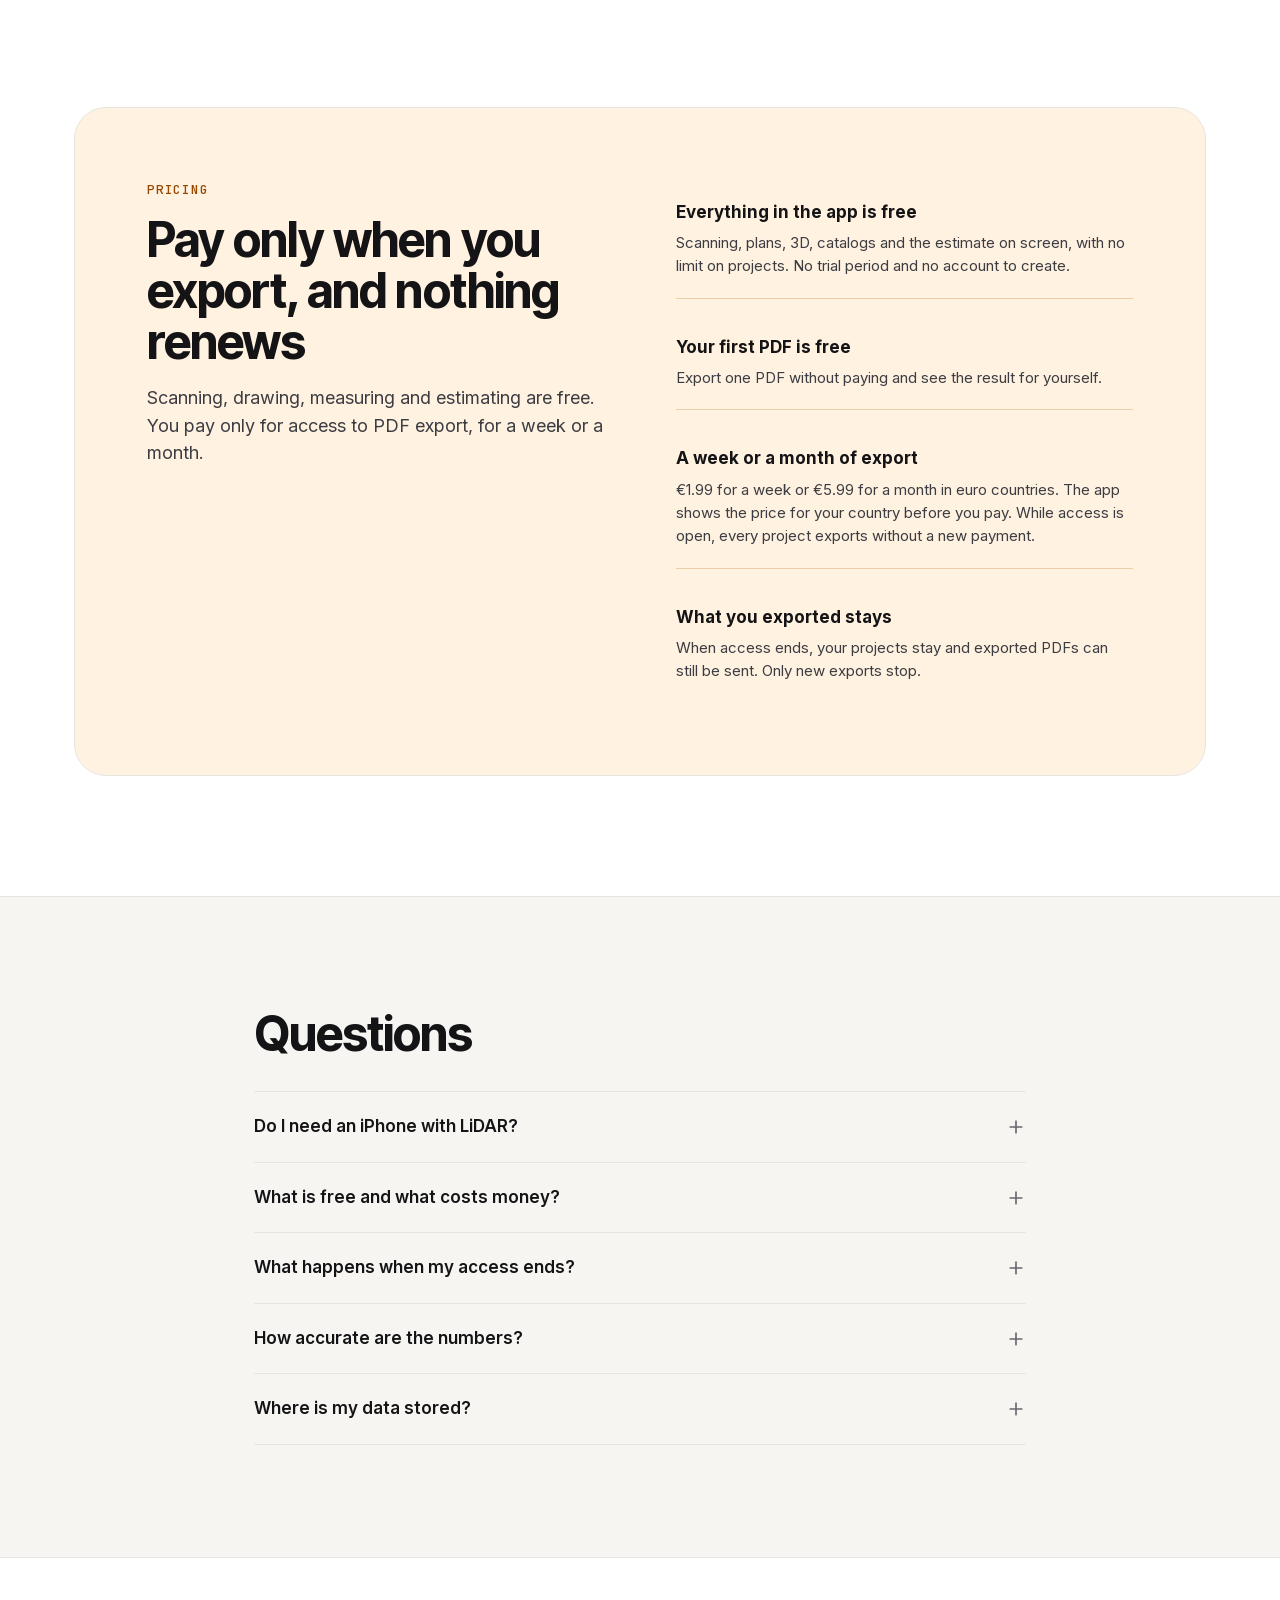
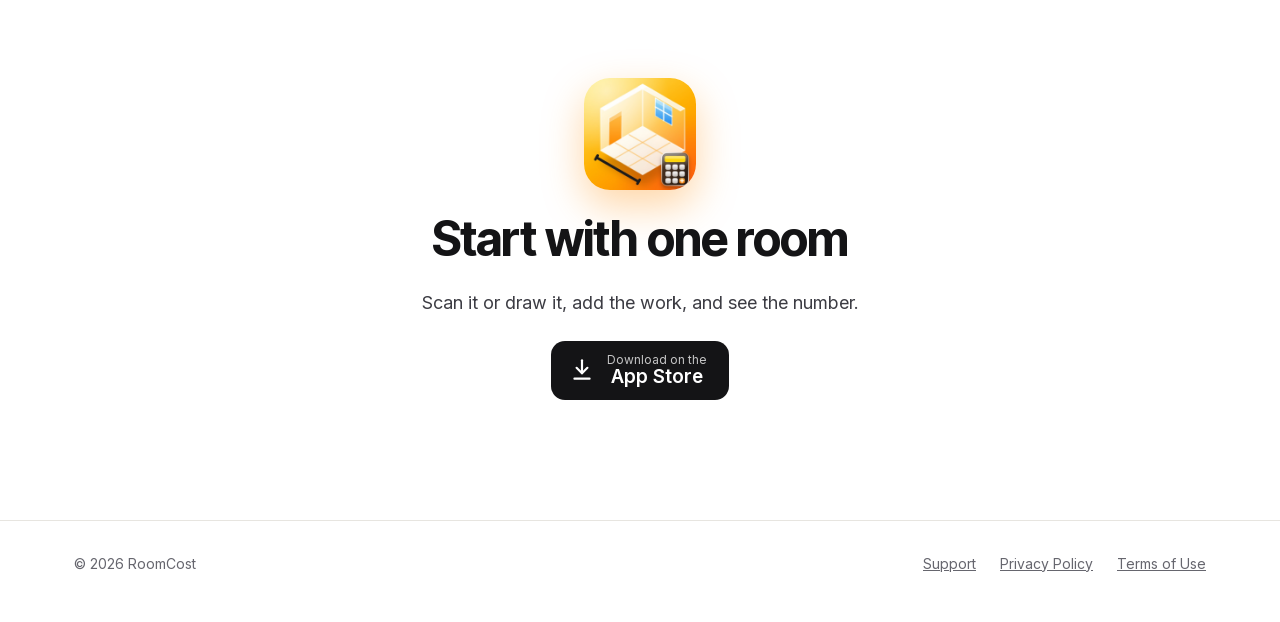
==== commit 0c50c3a7: "Describe week and month PDF export access, remove voice search, and add product links, the remote li" ====
--- a/index.html
+++ b/index.html
@@ -57,7 +57,7 @@
             <svg aria-hidden="true"><use href="#i-download"/></svg>
             <span><small>Download on the</small><strong>App Store</strong></span>
           </a>
-          <span class="hero-meta">Free to plan and estimate.<br>No subscription.</span>
+          <span class="hero-meta">Free to plan and estimate.<br>Nothing renews automatically.</span>
         </div>
       </div>
       <div class="hero-devices">
@@ -190,7 +190,7 @@
       </div>
       <div class="tile">
         <svg viewBox="0 0 24 24" fill="none" stroke="currentColor" stroke-width="1.8" stroke-linecap="round" stroke-linejoin="round" aria-hidden="true"><path d="M3 7a2 2 0 0 1 2-2h4l2 2h8a2 2 0 0 1 2 2v8a2 2 0 0 1-2 2H5a2 2 0 0 1-2-2z"/></svg>
-        <h3>Folders and voice search</h3><p>Sort projects into folders and find one by saying its name.</p>
+        <h3>Folders and search</h3><p>Sort projects into folders and find one by its name or address.</p>
       </div>
       <div class="tile">
         <svg viewBox="0 0 24 24" fill="none" stroke="currentColor" stroke-width="1.8" stroke-linecap="round" stroke-linejoin="round" aria-hidden="true"><path d="M12 3v12"/><path d="M8 7l4-4 4 4"/><path d="M5 12v7a2 2 0 0 0 2 2h10a2 2 0 0 0 2-2v-7"/></svg>
@@ -207,13 +207,14 @@
     <div class="price-card">
       <div>
         <span class="eyebrow">Pricing</span>
-        <h2 id="pricing-title" class="section-title">Pay for the result, not a subscription</h2>
-        <p class="section-lead">Scanning, drawing, measuring and estimating are free. You pay only when you export a finished estimate as a PDF.</p>
+        <h2 id="pricing-title" class="section-title">Pay only when you export, and nothing renews</h2>
+        <p class="section-lead">Scanning, drawing, measuring and estimating are free. You pay only for access to PDF export, for a week or a month.</p>
       </div>
       <div class="price-list">
-        <div><strong>Every tool is free</strong><span>No trial period, no locked features, no account to create.</span></div>
-        <div><strong>One purchase, a week of changes</strong><span>The price is shown in the app before you pay. For 7 days after payment, changes to the project export for free. After that, a changed project is a new purchase.</span></div>
-        <div><strong>Re-sending is free</strong><span>A paid, unchanged PDF can be sent again at any time, and the project can go back to the paid version.</span></div>
+        <div><strong>Everything in the app is free</strong><span>Scanning, plans, 3D, catalogs and the estimate on screen, with no limit on projects. No trial period and no account to create.</span></div>
+        <div><strong>Your first PDF is free</strong><span>Export one PDF without paying and see the result for yourself.</span></div>
+        <div><strong>A week or a month of export</strong><span>€1.99 for a week or €5.99 for a month in euro countries. The app shows the price for your country before you pay. While access is open, every project exports without a new payment.</span></div>
+        <div><strong>What you exported stays</strong><span>When access ends, your projects stay and exported PDFs can still be sent. Only new exports stop.</span></div>
       </div>
     </div>
   </section>
@@ -223,8 +224,8 @@
       <h2 id="faq-title" class="section-title">Questions</h2>
       <div>
         <details><summary>Do I need an iPhone with LiDAR?<svg class="chev" aria-hidden="true"><use href="#i-plus"/></svg></summary><p>No. Scanning uses Apple RoomPlan and needs a LiDAR sensor: iPhone 12 Pro or later, iPad Pro (2020) or later. On any other iPhone or iPad you draw the plan by hand, and every other feature works the same.</p></details>
-        <details><summary>What is free and what costs money?<svg class="chev" aria-hidden="true"><use href="#i-plus"/></svg></summary><p>Plans, catalogs, measurements and the estimate on screen are free. Exporting an estimate as a PDF is a one-time in-app purchase for that estimate.</p></details>
-        <details><summary>What happens if I change an estimate after paying?<svg class="chev" aria-hidden="true"><use href="#i-plus"/></svg></summary><p>The PDF you paid for stays in the export history and can be sent again for free. For 7 days after payment, a changed project exports for free as many times as you need. After that, a changed project needs a new purchase. The app warns you before you pay, and you can return the project to the paid version.</p></details>
+        <details><summary>What is free and what costs money?<svg class="chev" aria-hidden="true"><use href="#i-plus"/></svg></summary><p>Plans, catalogs, measurements and the estimate on screen are free, and so is your first PDF. After that, exporting a PDF needs access for a week or a month, bought in the app. It does not renew and nothing is charged again.</p></details>
+        <details><summary>What happens when my access ends?<svg class="chev" aria-hidden="true"><use href="#i-plus"/></svg></summary><p>Your projects stay, and exported PDFs stay in the export history and can be sent again for free. You can also return a project to its exported version. Only new exports stop until you buy access again. A week or a month bought while access is open starts when the current one ends, so no paid day is lost.</p></details>
         <details><summary>How accurate are the numbers?<svg class="chev" aria-hidden="true"><use href="#i-plus"/></svg></summary><p>Quantities follow your plan, and prices follow your catalog. Check key walls with a tape measure before ordering materials. The estimate is a guide, not a binding quote.</p></details>
         <details><summary>Where is my data stored?<svg class="chev" aria-hidden="true"><use href="#i-plus"/></svg></summary><p>On your device and in your own iCloud account. We do not run servers that receive your projects. See the <a href="privacy.html">Privacy Policy</a>.</p></details>
       </div>
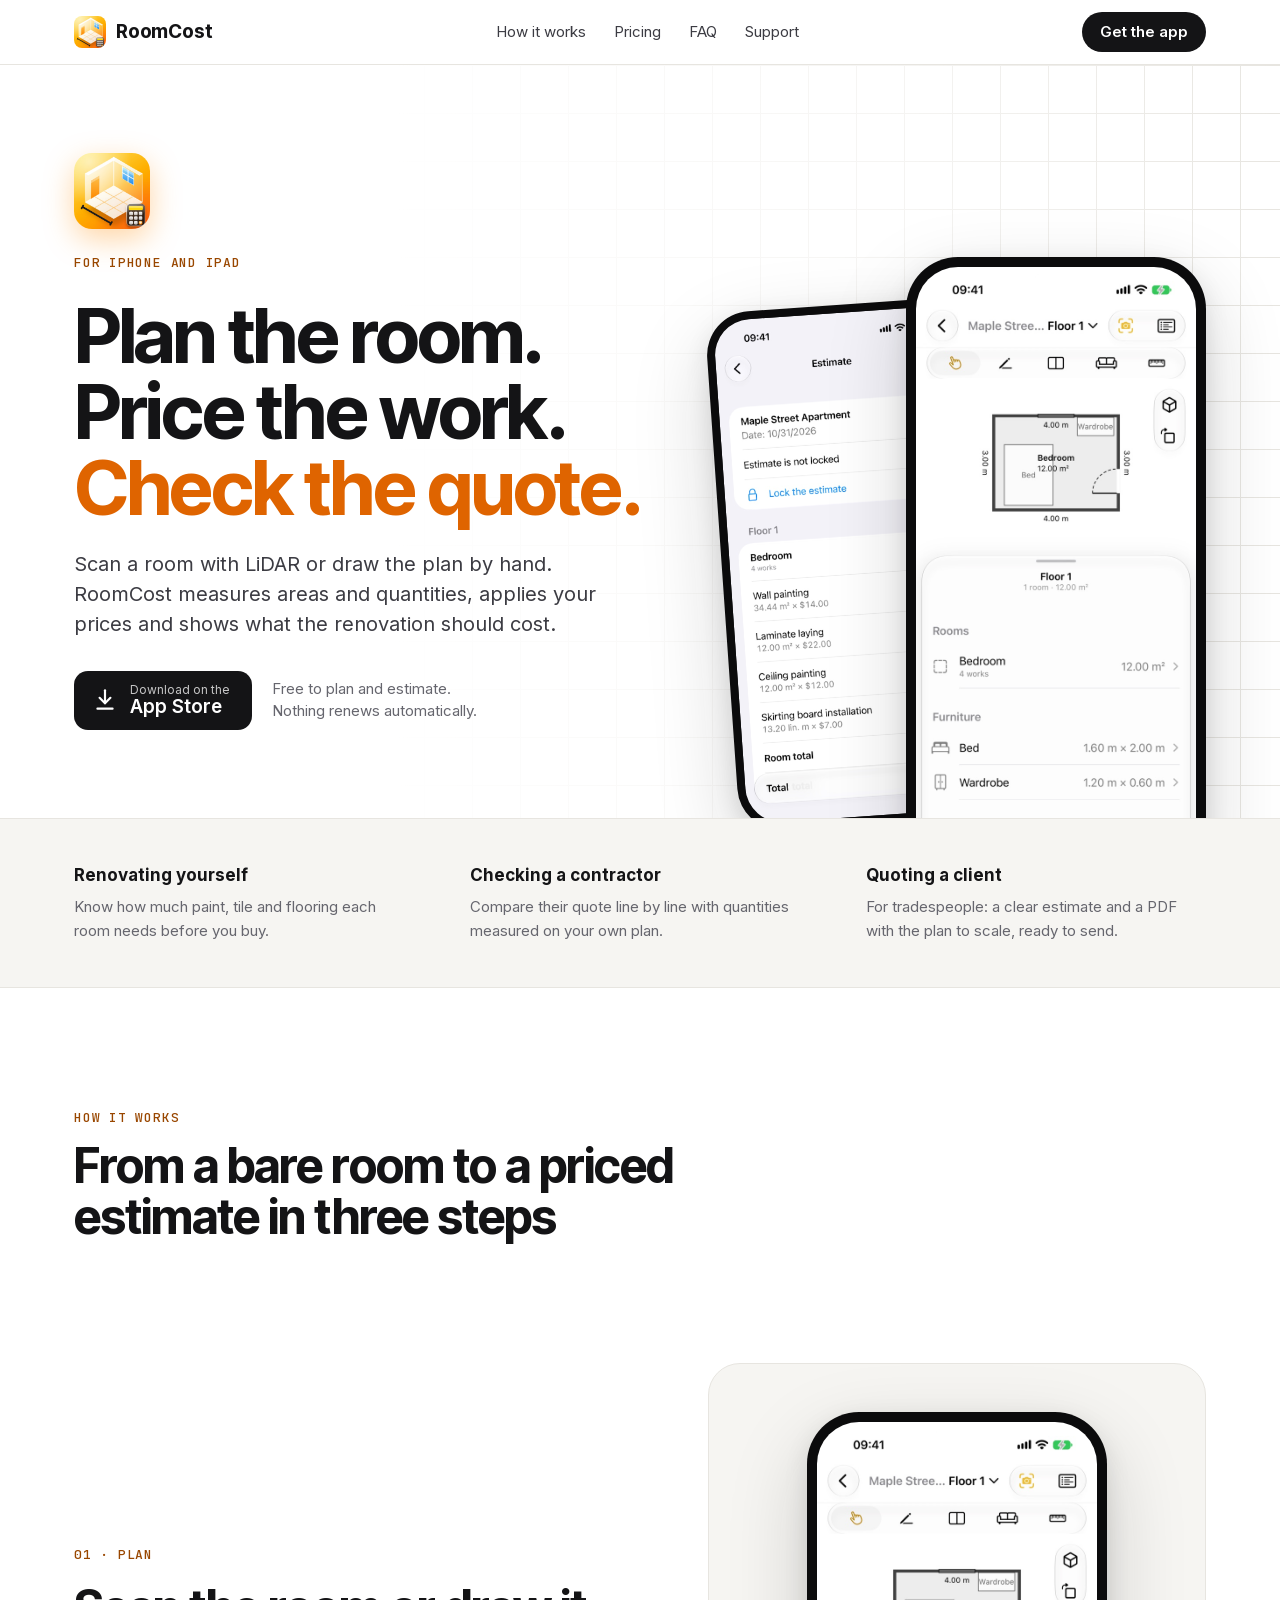
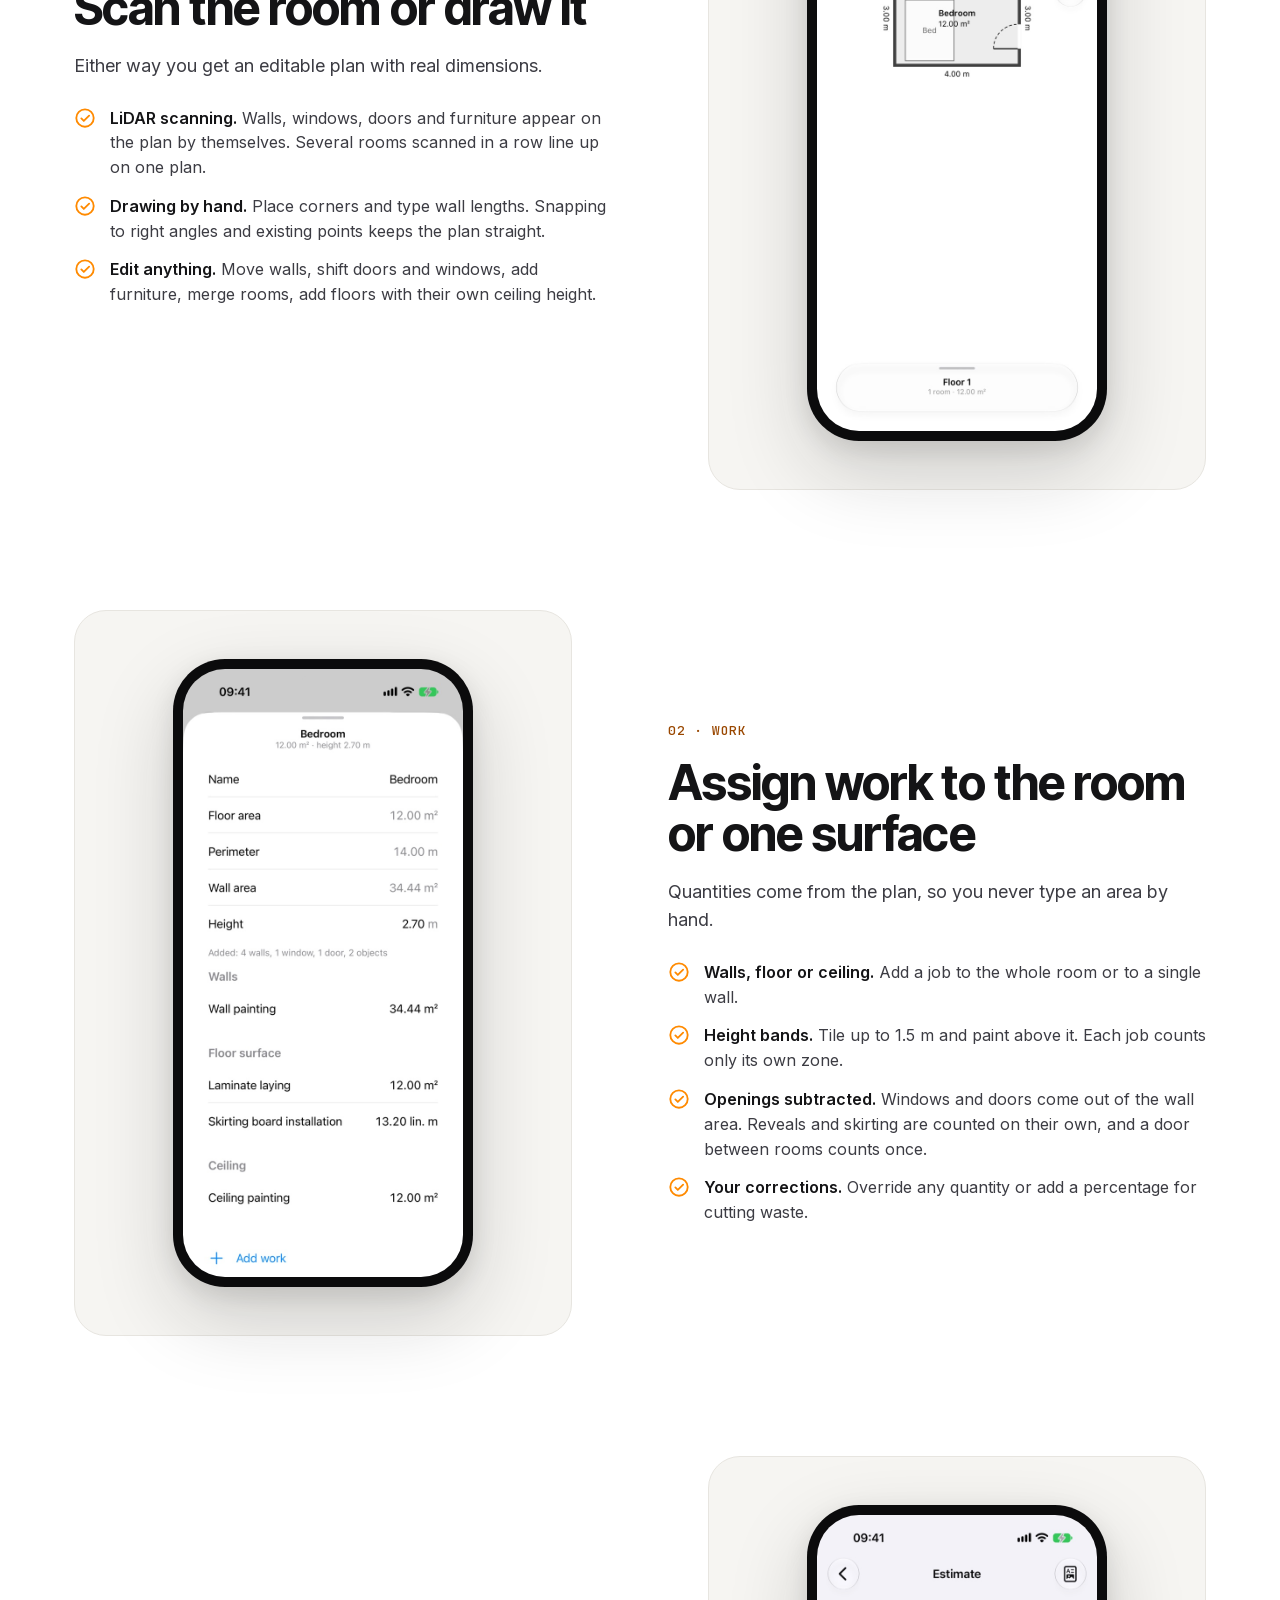
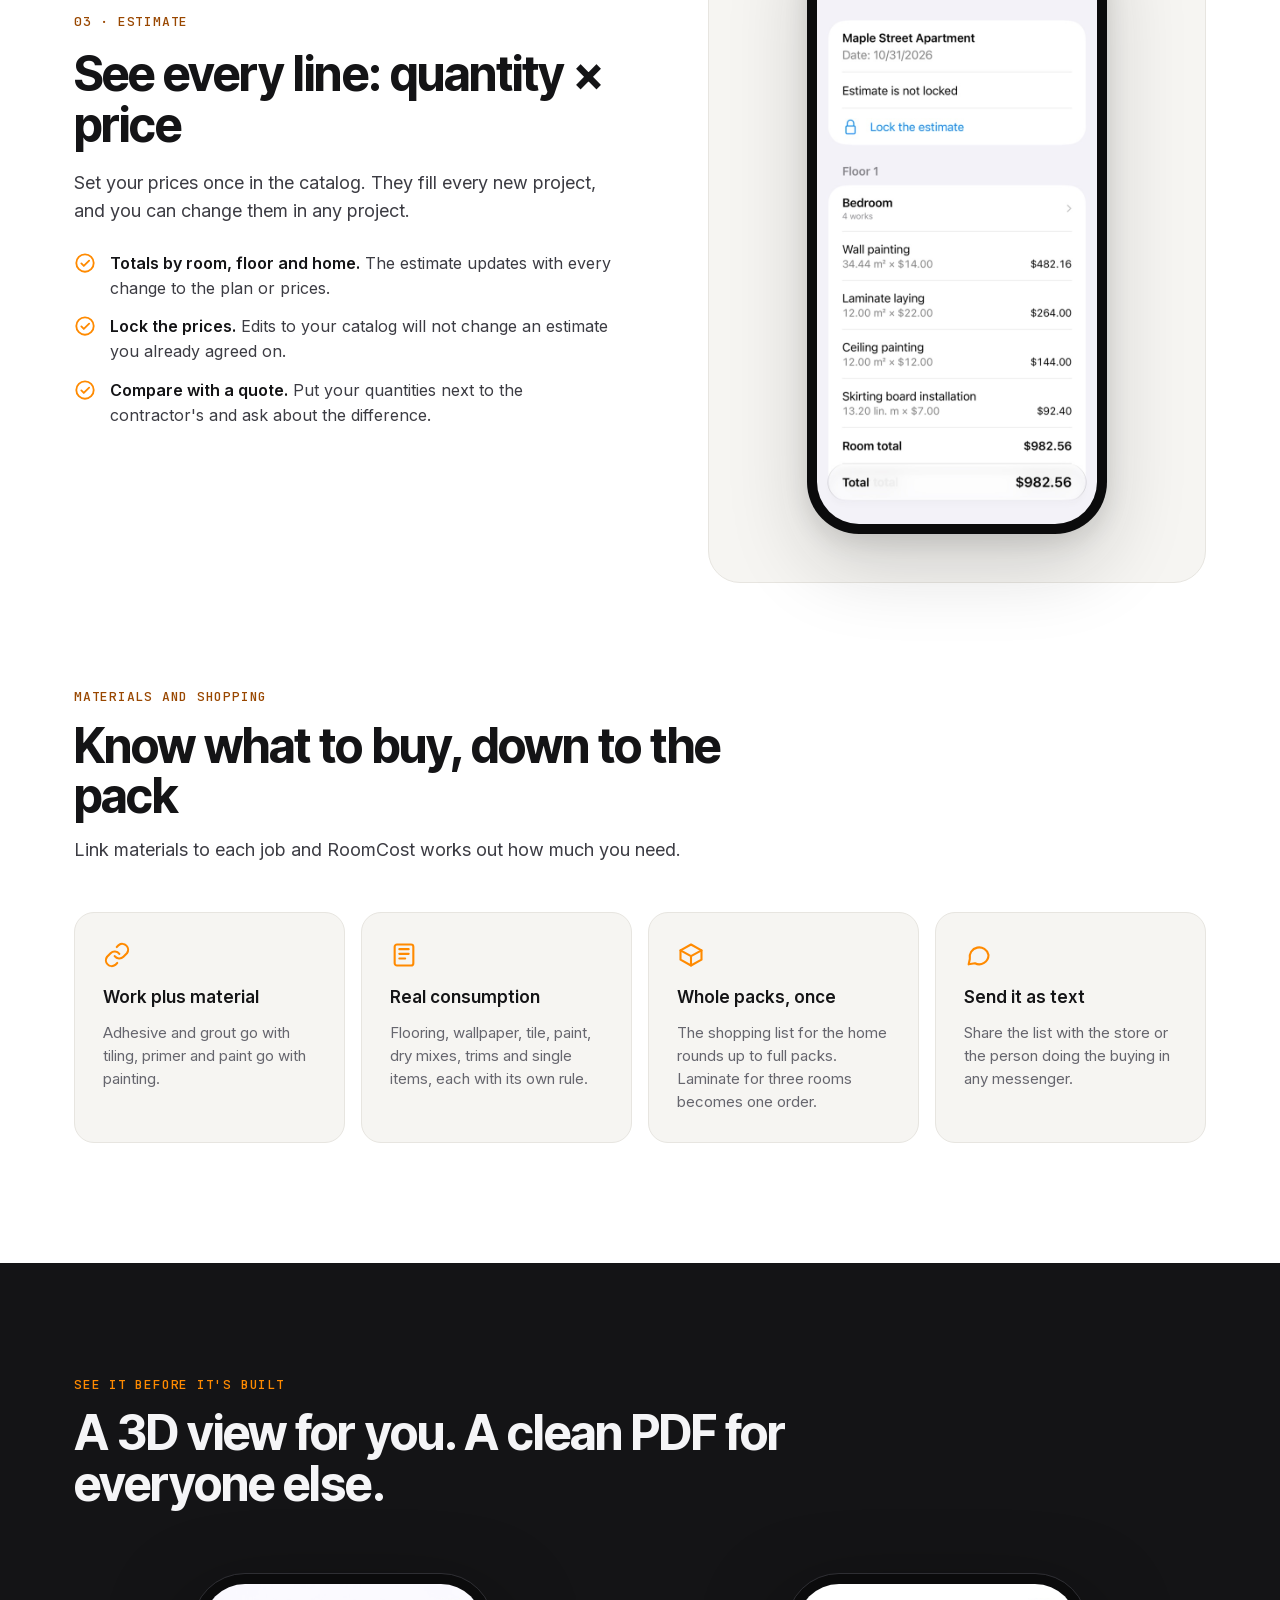
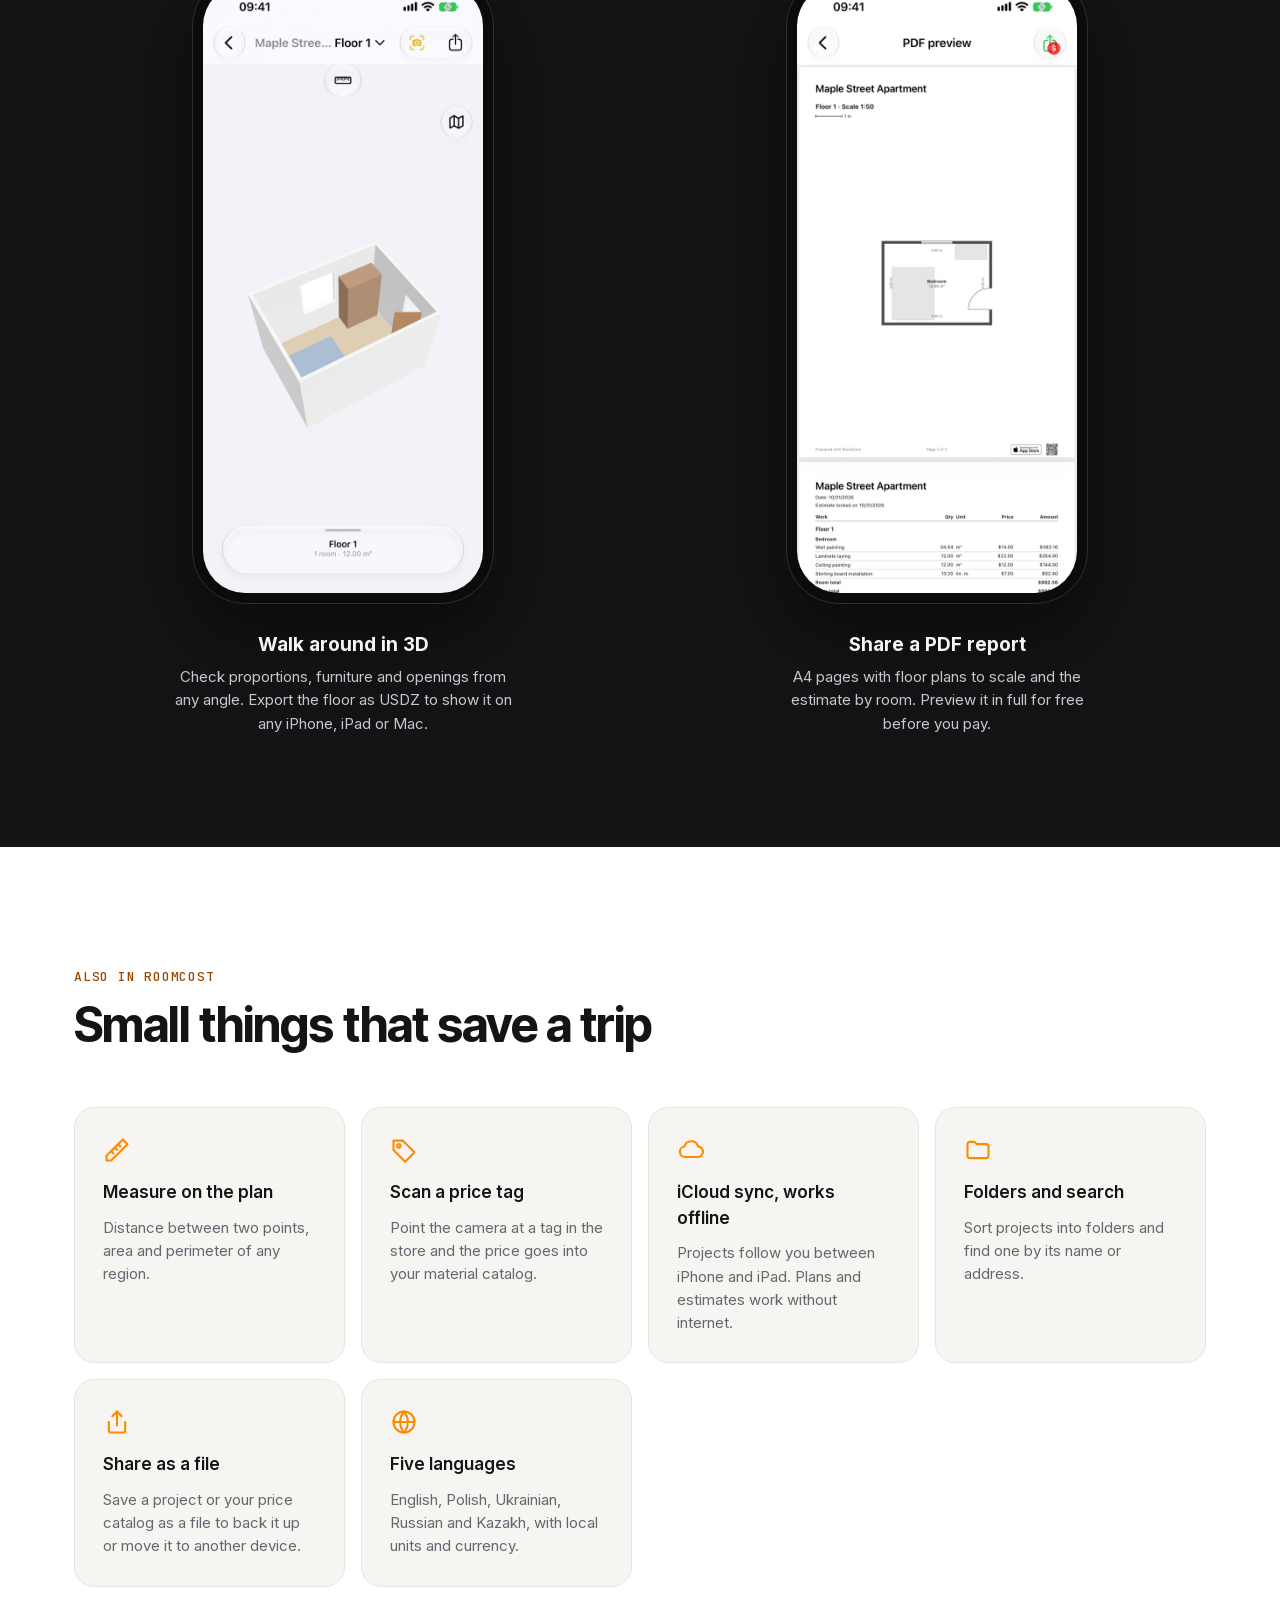
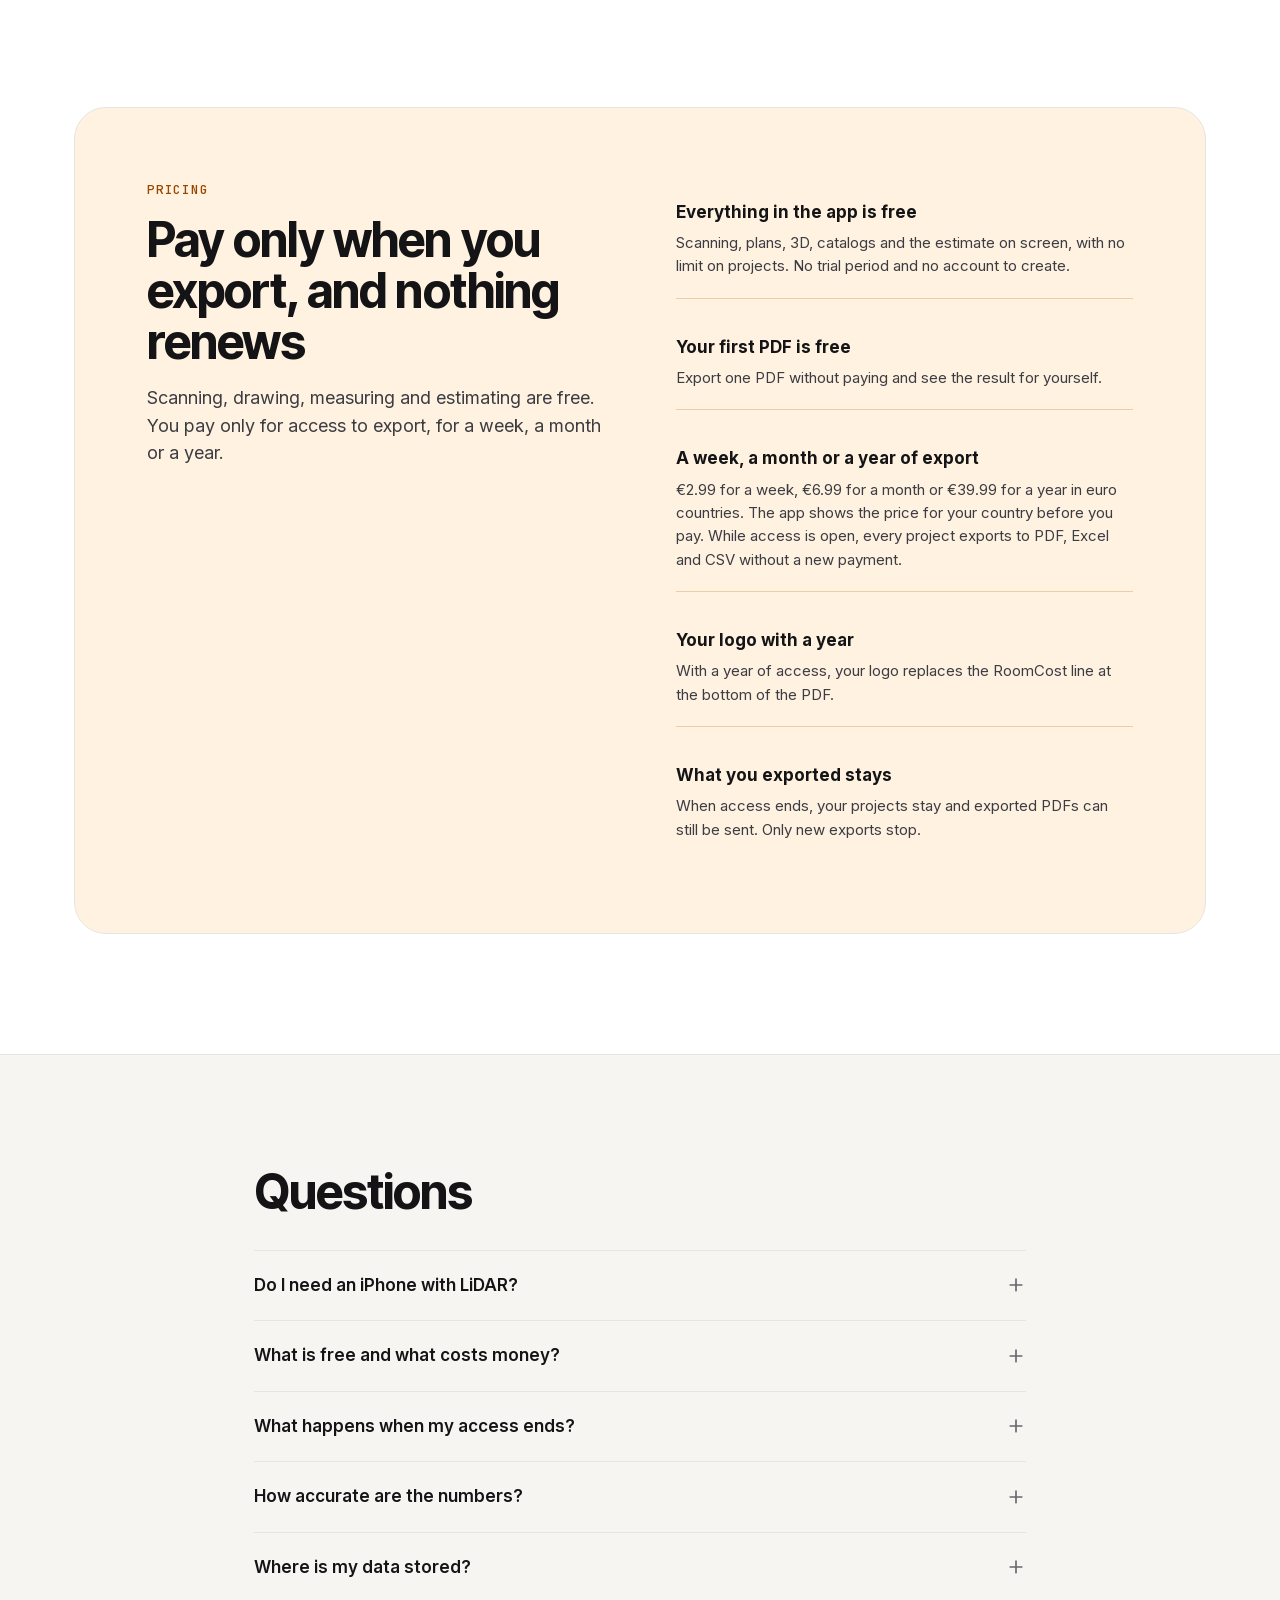
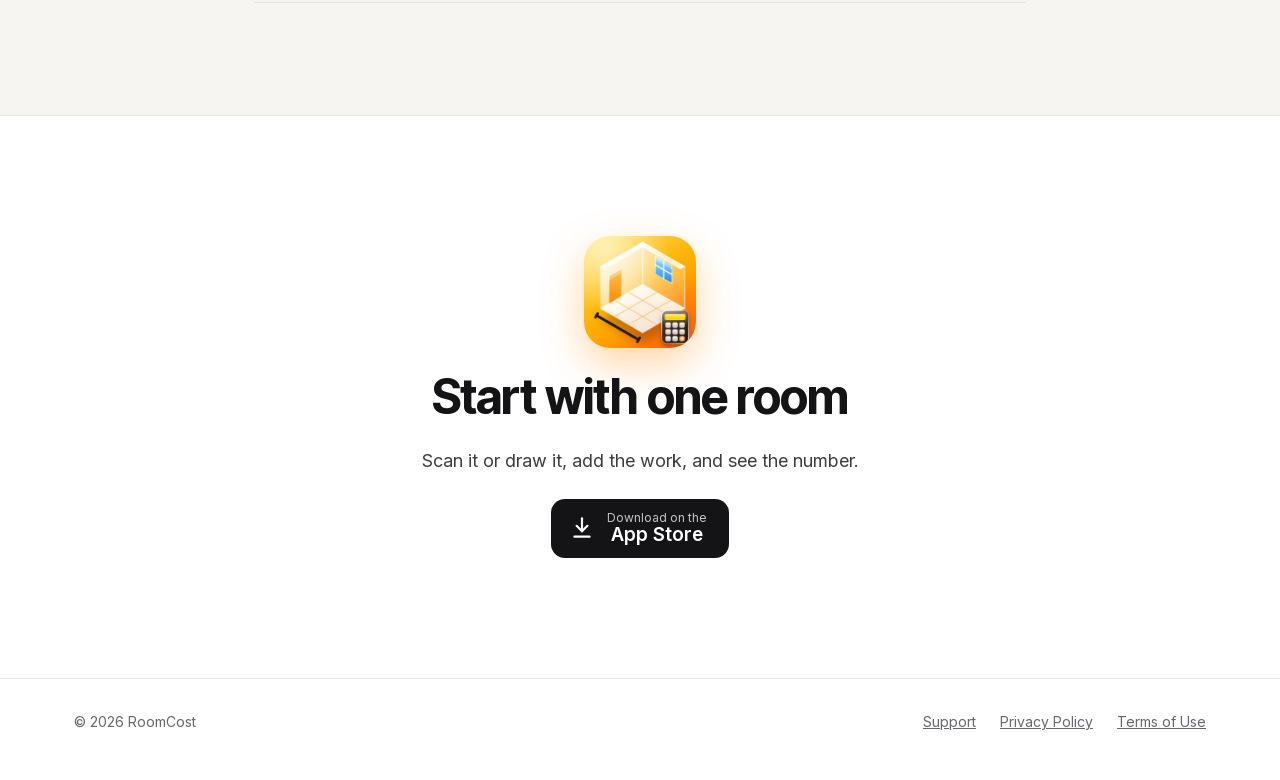
==== commit c648d303: "Describe year access, Excel and CSV export, the logo on PDFs, and the new prices" ====
--- a/index.html
+++ b/index.html
@@ -208,12 +208,13 @@
       <div>
         <span class="eyebrow">Pricing</span>
         <h2 id="pricing-title" class="section-title">Pay only when you export, and nothing renews</h2>
-        <p class="section-lead">Scanning, drawing, measuring and estimating are free. You pay only for access to PDF export, for a week or a month.</p>
+        <p class="section-lead">Scanning, drawing, measuring and estimating are free. You pay only for access to export, for a week, a month or a year.</p>
       </div>
       <div class="price-list">
         <div><strong>Everything in the app is free</strong><span>Scanning, plans, 3D, catalogs and the estimate on screen, with no limit on projects. No trial period and no account to create.</span></div>
         <div><strong>Your first PDF is free</strong><span>Export one PDF without paying and see the result for yourself.</span></div>
-        <div><strong>A week or a month of export</strong><span>€1.99 for a week or €5.99 for a month in euro countries. The app shows the price for your country before you pay. While access is open, every project exports without a new payment.</span></div>
+        <div><strong>A week, a month or a year of export</strong><span>€2.99 for a week, €6.99 for a month or €39.99 for a year in euro countries. The app shows the price for your country before you pay. While access is open, every project exports to PDF, Excel and CSV without a new payment.</span></div>
+        <div><strong>Your logo with a year</strong><span>With a year of access, your logo replaces the RoomCost line at the bottom of the PDF.</span></div>
         <div><strong>What you exported stays</strong><span>When access ends, your projects stay and exported PDFs can still be sent. Only new exports stop.</span></div>
       </div>
     </div>
@@ -224,8 +225,8 @@
       <h2 id="faq-title" class="section-title">Questions</h2>
       <div>
         <details><summary>Do I need an iPhone with LiDAR?<svg class="chev" aria-hidden="true"><use href="#i-plus"/></svg></summary><p>No. Scanning uses Apple RoomPlan and needs a LiDAR sensor: iPhone 12 Pro or later, iPad Pro (2020) or later. On any other iPhone or iPad you draw the plan by hand, and every other feature works the same.</p></details>
-        <details><summary>What is free and what costs money?<svg class="chev" aria-hidden="true"><use href="#i-plus"/></svg></summary><p>Plans, catalogs, measurements and the estimate on screen are free, and so is your first PDF. After that, exporting a PDF needs access for a week or a month, bought in the app. It does not renew and nothing is charged again.</p></details>
-        <details><summary>What happens when my access ends?<svg class="chev" aria-hidden="true"><use href="#i-plus"/></svg></summary><p>Your projects stay, and exported PDFs stay in the export history and can be sent again for free. You can also return a project to its exported version. Only new exports stop until you buy access again. A week or a month bought while access is open starts when the current one ends, so no paid day is lost.</p></details>
+        <details><summary>What is free and what costs money?<svg class="chev" aria-hidden="true"><use href="#i-plus"/></svg></summary><p>Plans, catalogs, measurements and the estimate on screen are free, and so is your first PDF. After that, exporting a PDF, Excel or CSV file needs access for a week, a month or a year, bought in the app. It does not renew and nothing is charged again.</p></details>
+        <details><summary>What happens when my access ends?<svg class="chev" aria-hidden="true"><use href="#i-plus"/></svg></summary><p>Your projects stay, and exported PDFs stay in the export history and can be sent again for free. You can also return a project to its exported version. Only new exports stop until you buy access again. A week, a month or a year bought while access is open starts when the current one ends, so no paid day is lost.</p></details>
         <details><summary>How accurate are the numbers?<svg class="chev" aria-hidden="true"><use href="#i-plus"/></svg></summary><p>Quantities follow your plan, and prices follow your catalog. Check key walls with a tape measure before ordering materials. The estimate is a guide, not a binding quote.</p></details>
         <details><summary>Where is my data stored?<svg class="chev" aria-hidden="true"><use href="#i-plus"/></svg></summary><p>On your device and in your own iCloud account. We do not run servers that receive your projects. See the <a href="privacy.html">Privacy Policy</a>.</p></details>
       </div>
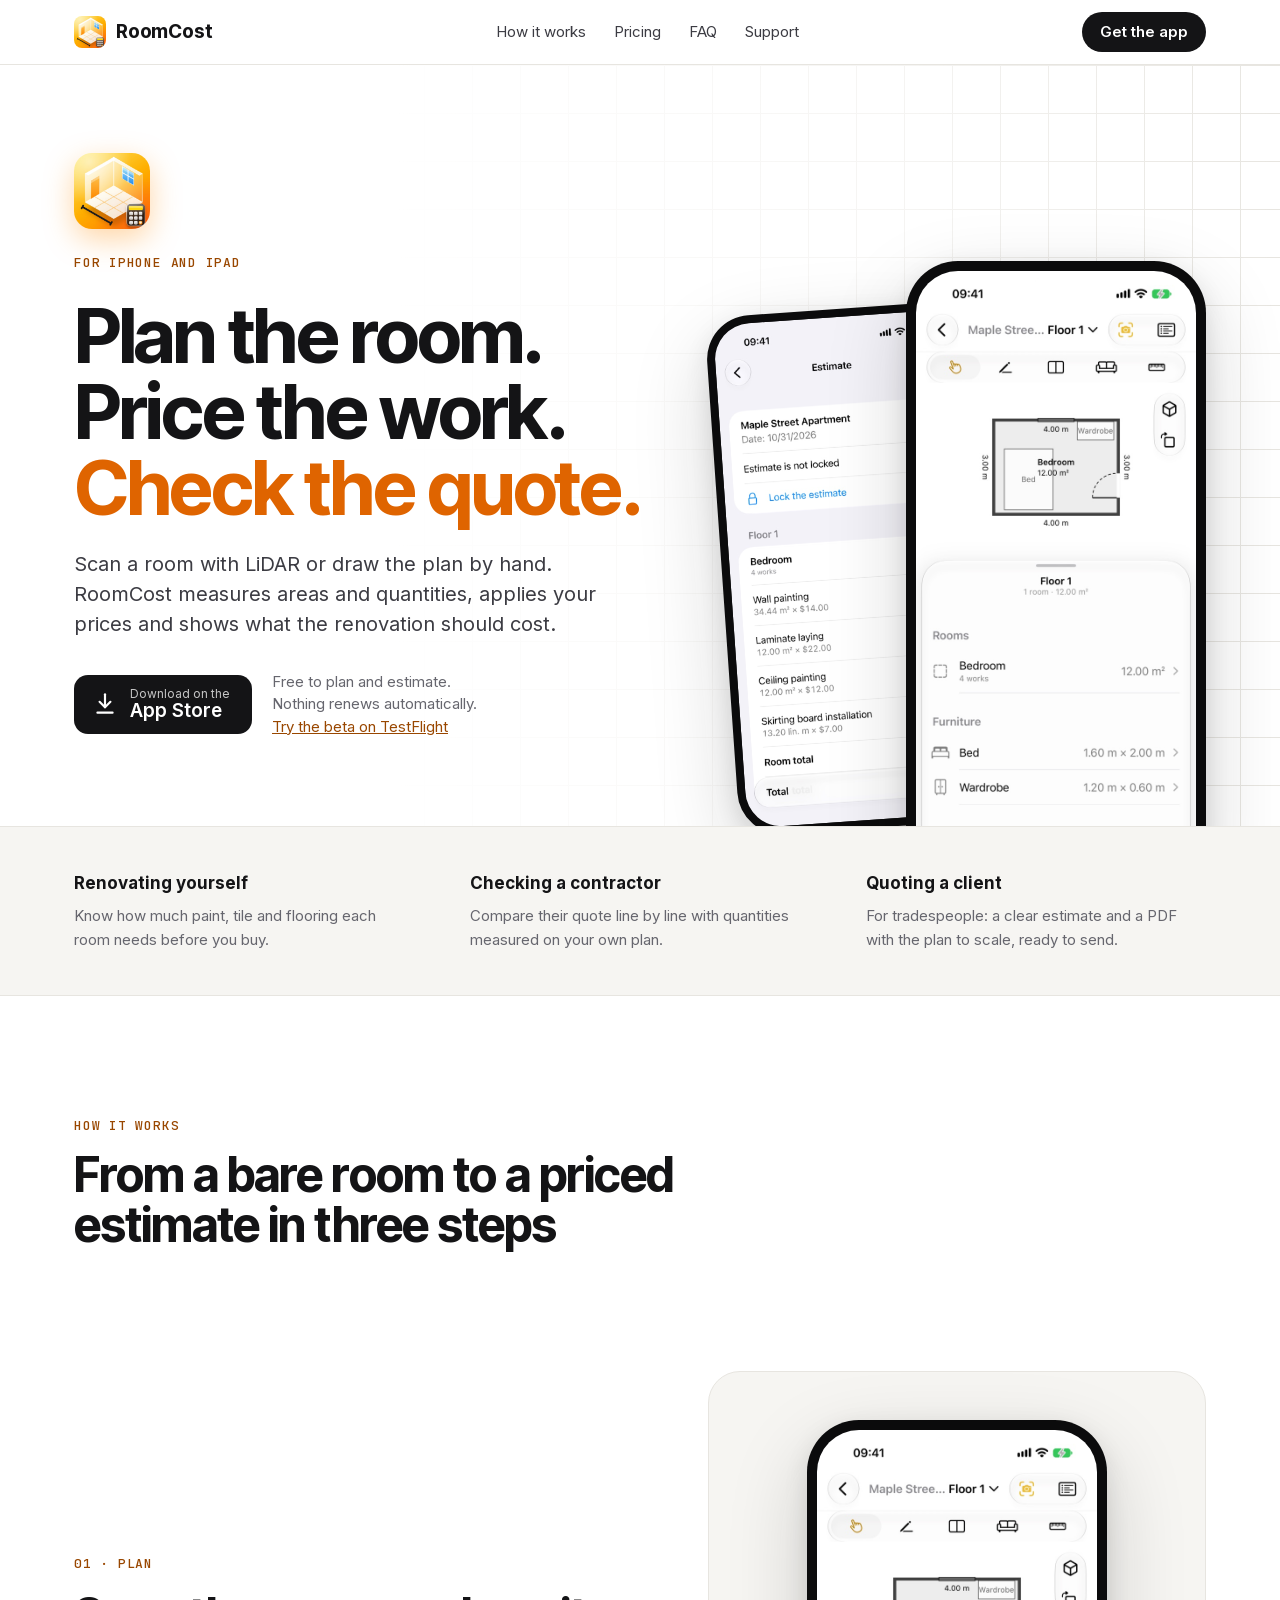
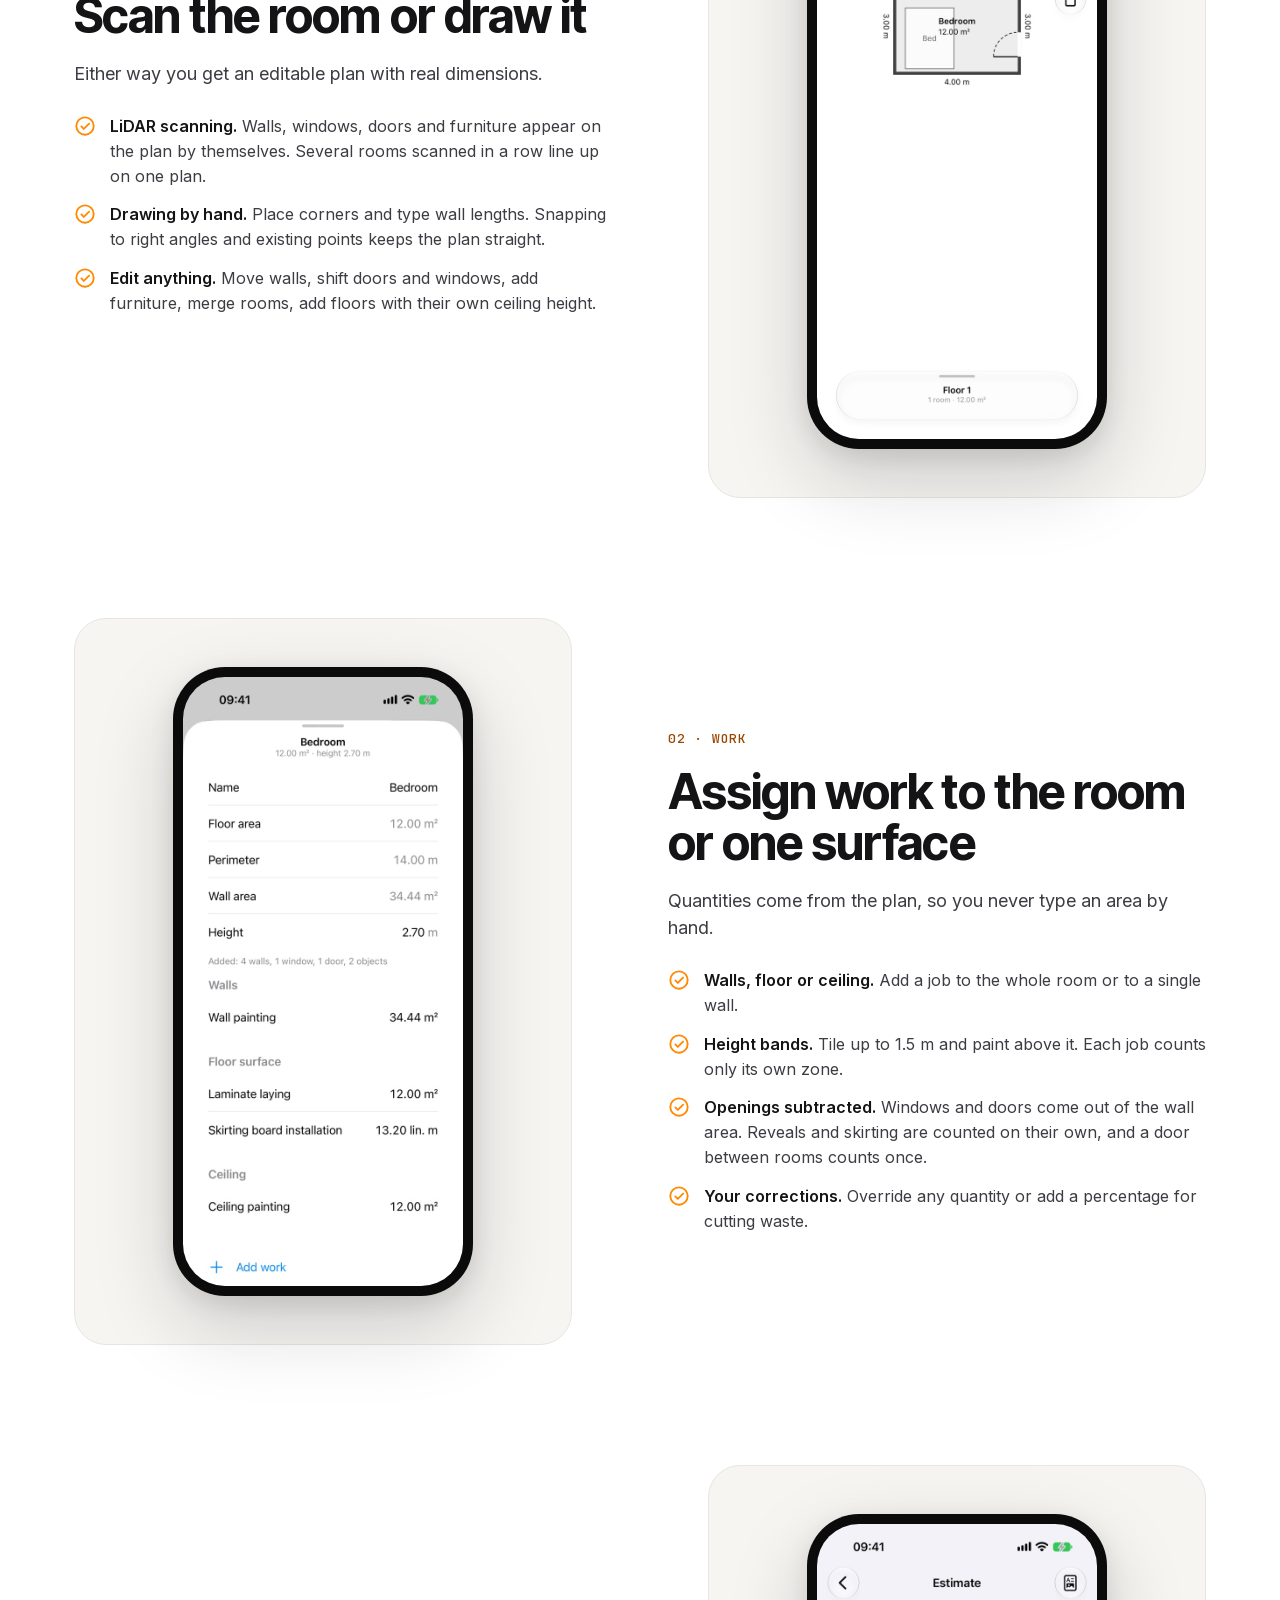
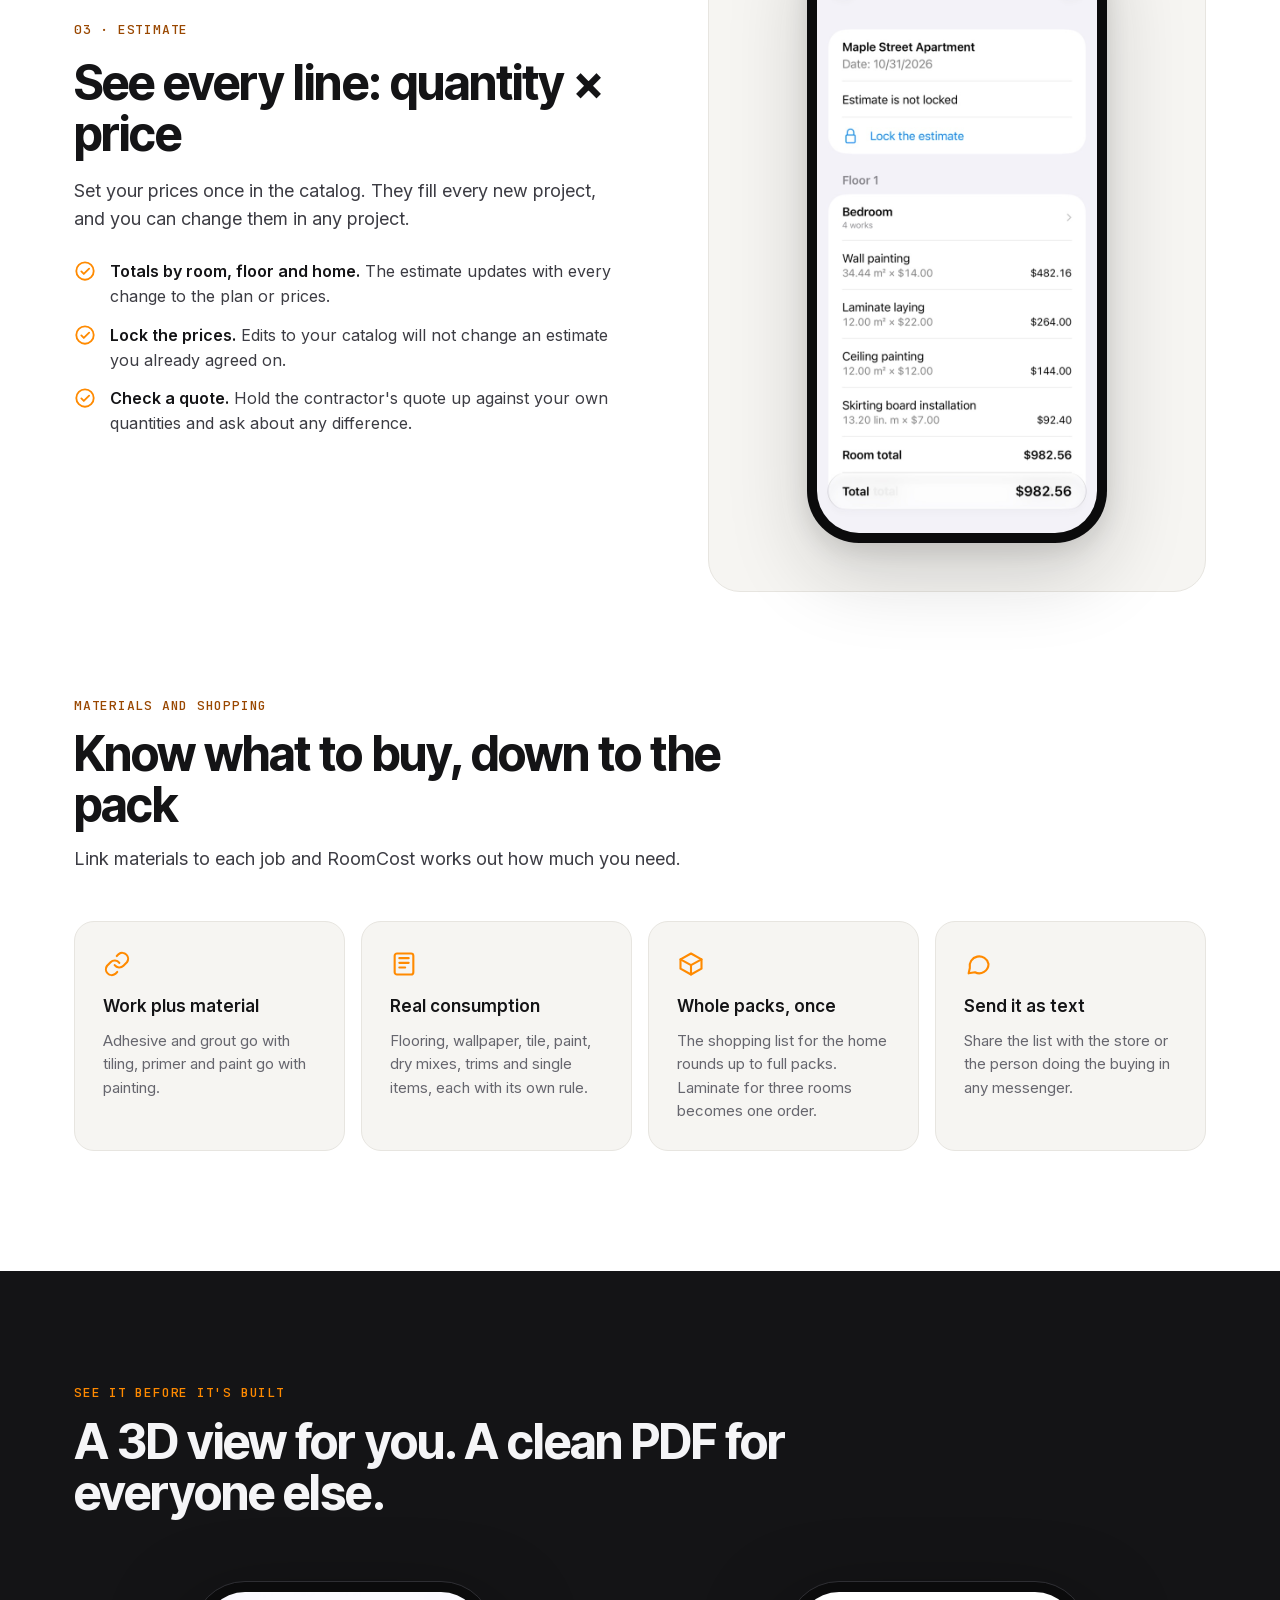
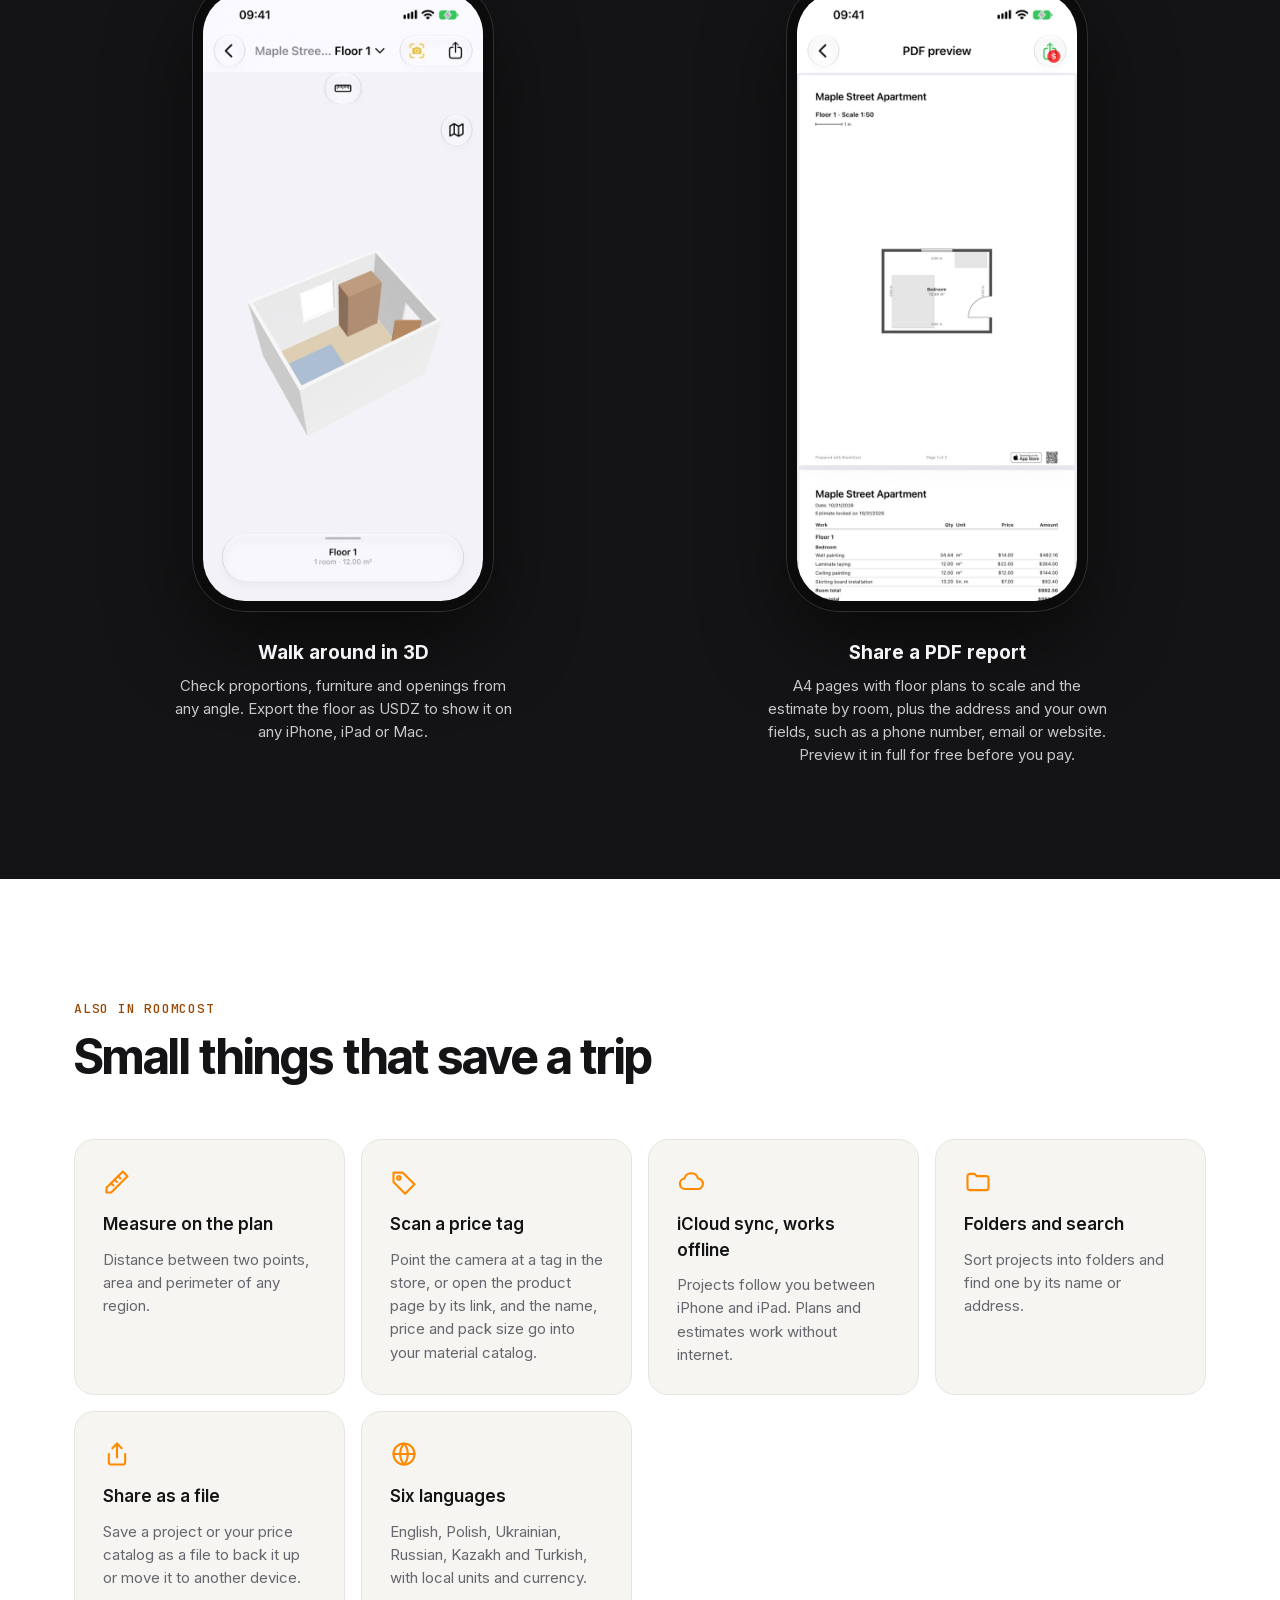
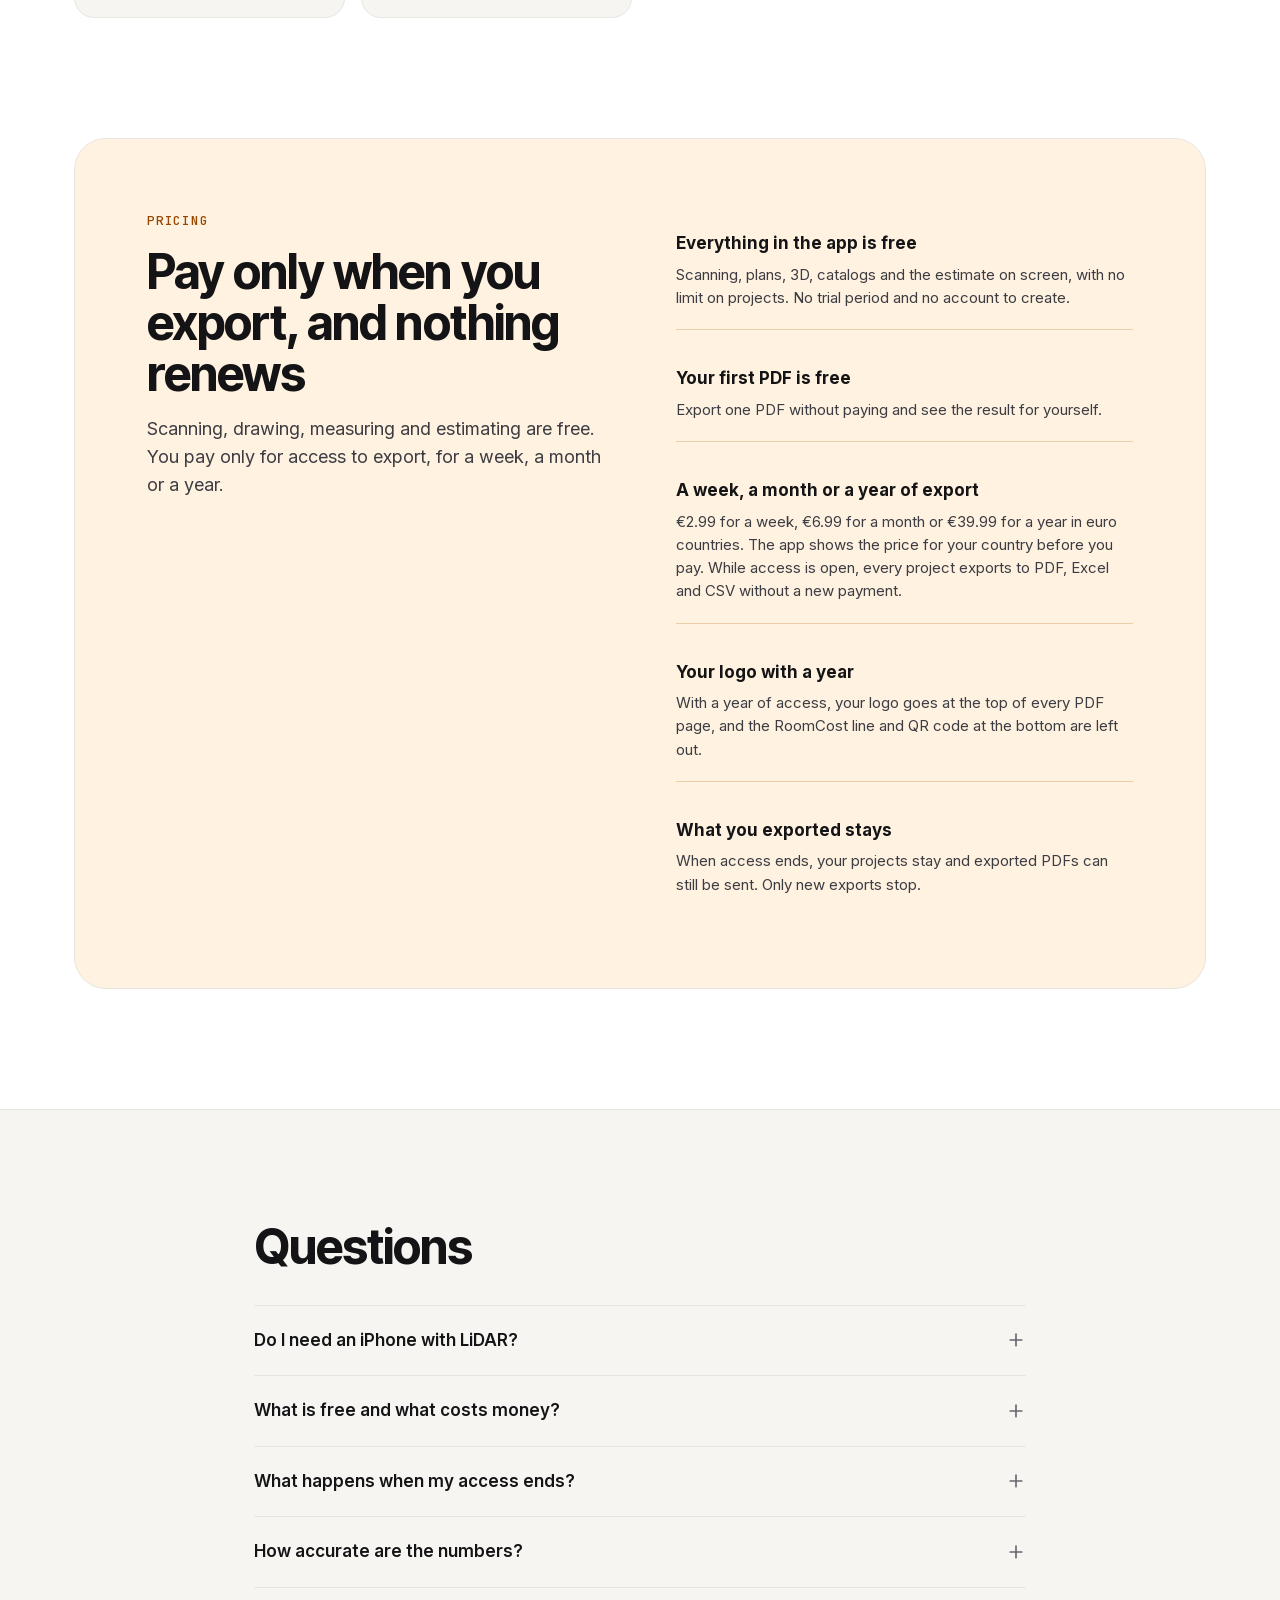
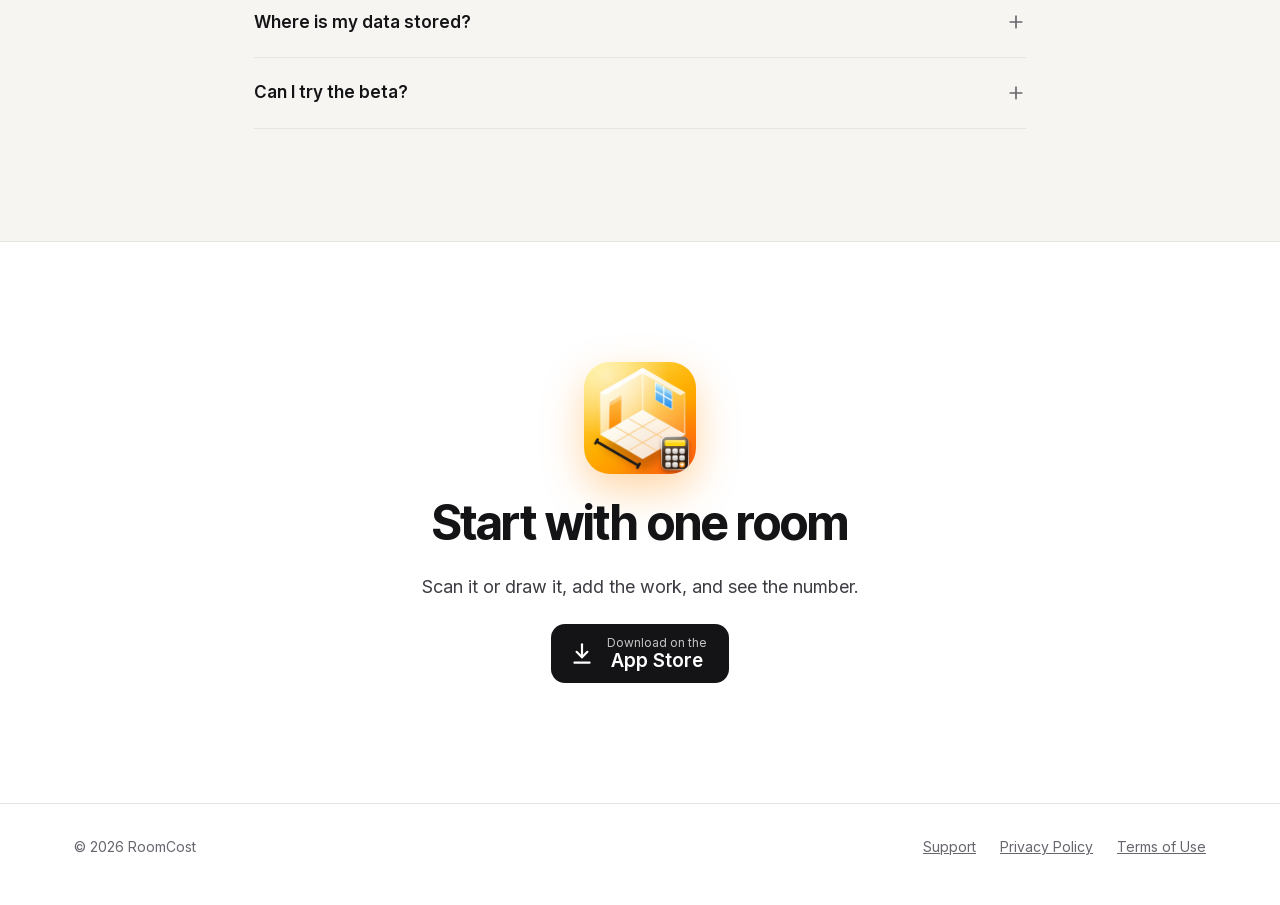
==== commit e8f1b6af: "Fix the logo position and the language count, add the TestFlight beta link, the PDF details and prod" ====
--- a/index.html
+++ b/index.html
@@ -57,7 +57,7 @@
             <svg aria-hidden="true"><use href="#i-download"/></svg>
             <span><small>Download on the</small><strong>App Store</strong></span>
           </a>
-          <span class="hero-meta">Free to plan and estimate.<br>Nothing renews automatically.</span>
+          <span class="hero-meta">Free to plan and estimate.<br>Nothing renews automatically.<br><a href="https://testflight.apple.com/join/Q9auX86J">Try the beta on TestFlight</a></span>
         </div>
       </div>
       <div class="hero-devices">
@@ -118,7 +118,7 @@
         <ul class="checks">
           <li><svg aria-hidden="true"><use href="#i-check"/></svg><span><strong>Totals by room, floor and home.</strong> The estimate updates with every change to the plan or prices.</span></li>
           <li><svg aria-hidden="true"><use href="#i-check"/></svg><span><strong>Lock the prices.</strong> Edits to your catalog will not change an estimate you already agreed on.</span></li>
-          <li><svg aria-hidden="true"><use href="#i-check"/></svg><span><strong>Compare with a quote.</strong> Put your quantities next to the contractor's and ask about the difference.</span></li>
+          <li><svg aria-hidden="true"><use href="#i-check"/></svg><span><strong>Check a quote.</strong> Hold the contractor's quote up against your own quantities and ask about any difference.</span></li>
         </ul>
       </div>
       <div class="step-media"><div class="device"><img src="images/screen-estimate.jpg" alt="Estimate for Maple Street Apartment with four lines and the total" width="640" height="1391" loading="lazy"></div></div>
@@ -164,7 +164,7 @@
         </figure>
         <figure>
           <div class="device"><img src="images/screen-pdf.jpg" alt="PDF preview with the floor plan to scale and the estimate table" width="640" height="1391" loading="lazy"></div>
-          <figcaption><strong>Share a PDF report</strong><span>A4 pages with floor plans to scale and the estimate by room. Preview it in full for free before you pay.</span></figcaption>
+          <figcaption><strong>Share a PDF report</strong><span>A4 pages with floor plans to scale and the estimate by room, plus the address and your own fields, such as a phone number, email or website. Preview it in full for free before you pay.</span></figcaption>
         </figure>
       </div>
     </div>
@@ -182,7 +182,7 @@
       </div>
       <div class="tile">
         <svg viewBox="0 0 24 24" fill="none" stroke="currentColor" stroke-width="1.8" stroke-linecap="round" stroke-linejoin="round" aria-hidden="true"><path d="M3 12V4h8l10 10-8 8z"/><circle cx="7.5" cy="8.5" r="1.5"/></svg>
-        <h3>Scan a price tag</h3><p>Point the camera at a tag in the store and the price goes into your material catalog.</p>
+        <h3>Scan a price tag</h3><p>Point the camera at a tag in the store, or open the product page by its link, and the name, price and pack size go into your material catalog.</p>
       </div>
       <div class="tile">
         <svg viewBox="0 0 24 24" fill="none" stroke="currentColor" stroke-width="1.8" stroke-linecap="round" stroke-linejoin="round" aria-hidden="true"><path d="M7 18a4.5 4.5 0 0 1-.6-8.96A6 6 0 0 1 18 9a4.5 4.5 0 0 1-.5 9z"/></svg>
@@ -198,7 +198,7 @@
       </div>
       <div class="tile">
         <svg viewBox="0 0 24 24" fill="none" stroke="currentColor" stroke-width="1.8" stroke-linecap="round" stroke-linejoin="round" aria-hidden="true"><circle cx="12" cy="12" r="9"/><path d="M3 12h18M12 3a14 14 0 0 1 0 18M12 3a14 14 0 0 0 0 18"/></svg>
-        <h3>Five languages</h3><p>English, Polish, Ukrainian, Russian and Kazakh, with local units and currency.</p>
+        <h3>Six languages</h3><p>English, Polish, Ukrainian, Russian, Kazakh and Turkish, with local units and currency.</p>
       </div>
     </div>
   </section>
@@ -214,7 +214,7 @@
         <div><strong>Everything in the app is free</strong><span>Scanning, plans, 3D, catalogs and the estimate on screen, with no limit on projects. No trial period and no account to create.</span></div>
         <div><strong>Your first PDF is free</strong><span>Export one PDF without paying and see the result for yourself.</span></div>
         <div><strong>A week, a month or a year of export</strong><span>€2.99 for a week, €6.99 for a month or €39.99 for a year in euro countries. The app shows the price for your country before you pay. While access is open, every project exports to PDF, Excel and CSV without a new payment.</span></div>
-        <div><strong>Your logo with a year</strong><span>With a year of access, your logo replaces the RoomCost line at the bottom of the PDF.</span></div>
+        <div><strong>Your logo with a year</strong><span>With a year of access, your logo goes at the top of every PDF page, and the RoomCost line and QR code at the bottom are left out.</span></div>
         <div><strong>What you exported stays</strong><span>When access ends, your projects stay and exported PDFs can still be sent. Only new exports stop.</span></div>
       </div>
     </div>
@@ -229,6 +229,7 @@
         <details><summary>What happens when my access ends?<svg class="chev" aria-hidden="true"><use href="#i-plus"/></svg></summary><p>Your projects stay, and exported PDFs stay in the export history and can be sent again for free. You can also return a project to its exported version. Only new exports stop until you buy access again. A week, a month or a year bought while access is open starts when the current one ends, so no paid day is lost.</p></details>
         <details><summary>How accurate are the numbers?<svg class="chev" aria-hidden="true"><use href="#i-plus"/></svg></summary><p>Quantities follow your plan, and prices follow your catalog. Check key walls with a tape measure before ordering materials. The estimate is a guide, not a binding quote.</p></details>
         <details><summary>Where is my data stored?<svg class="chev" aria-hidden="true"><use href="#i-plus"/></svg></summary><p>On your device and in your own iCloud account. We do not run servers that receive your projects. See the <a href="privacy.html">Privacy Policy</a>.</p></details>
+        <details><summary>Can I try the beta?<svg class="chev" aria-hidden="true"><use href="#i-plus"/></svg></summary><p>Yes. Install Apple's TestFlight app, then open the <a href="https://testflight.apple.com/join/Q9auX86J">RoomCost beta invitation</a>. Beta builds get new features first and may have bugs. Send feedback from TestFlight or to support.</p></details>
       </div>
     </div>
   </section>
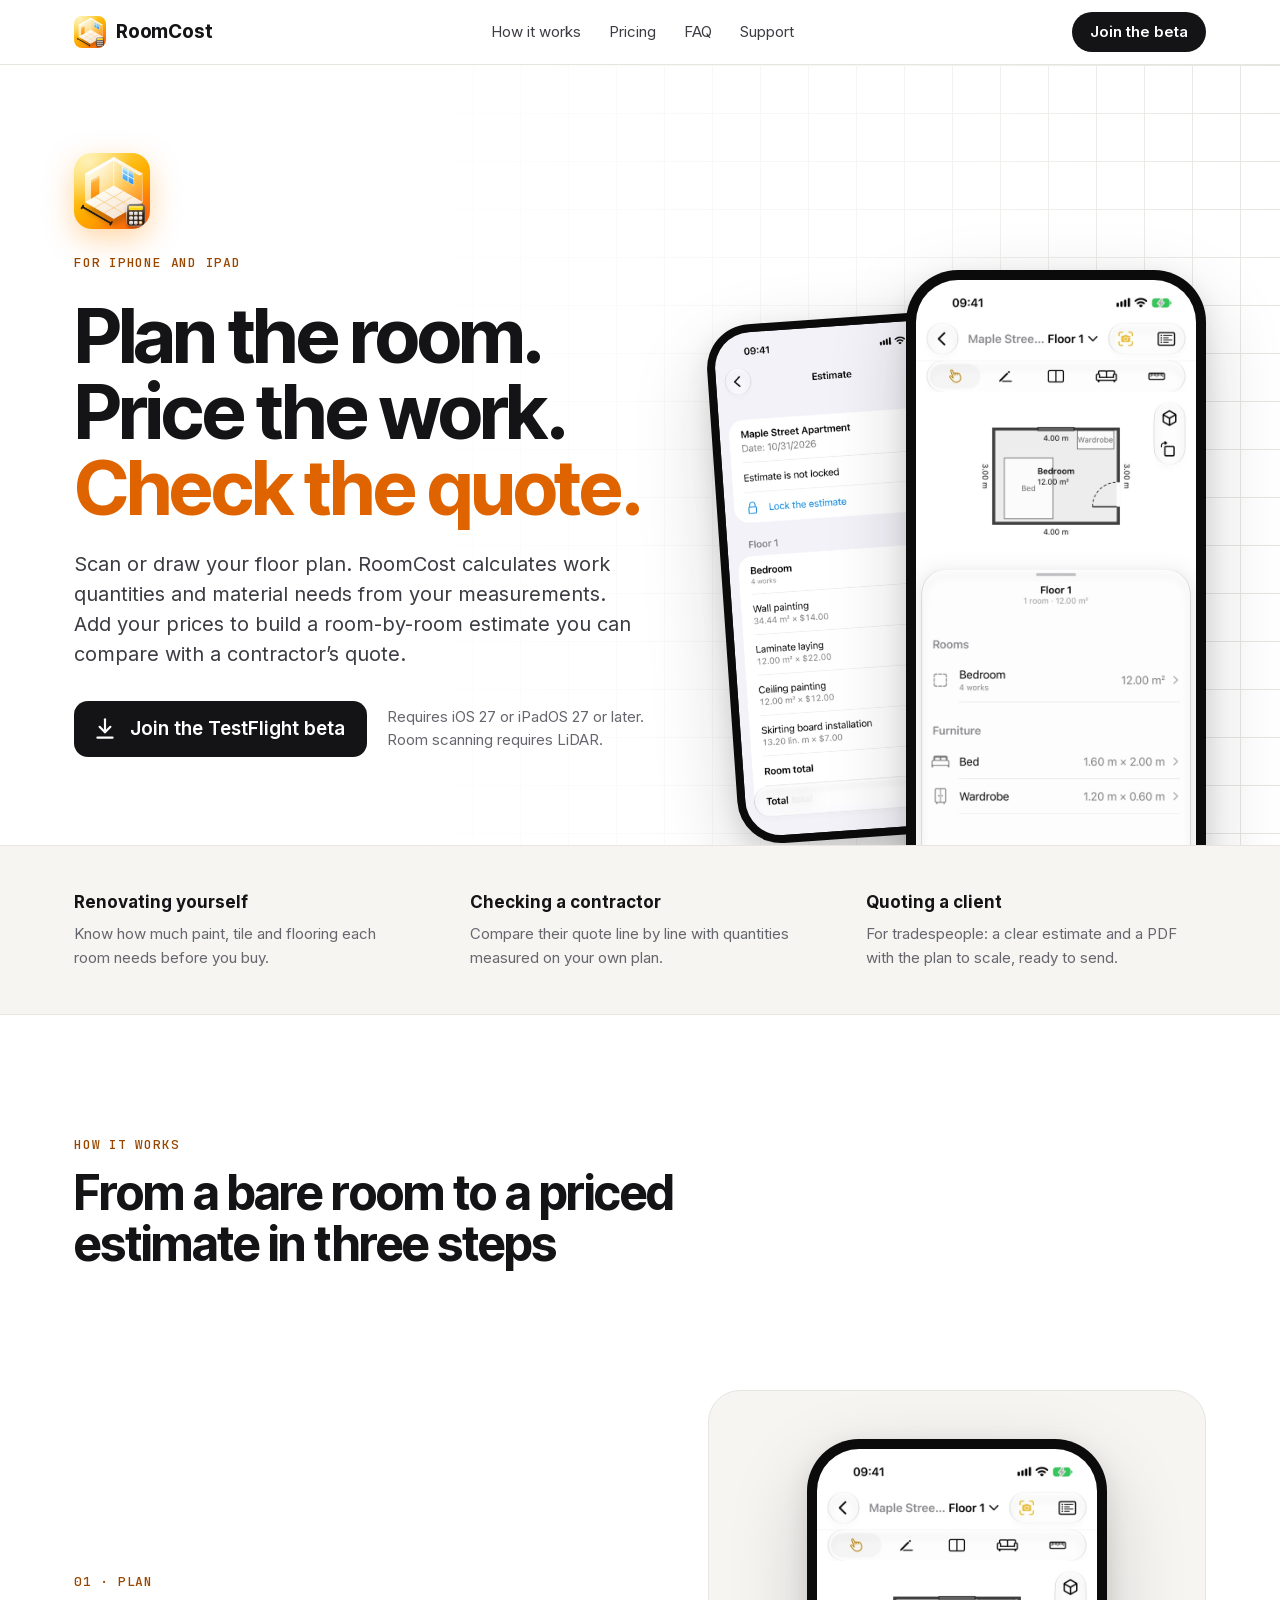
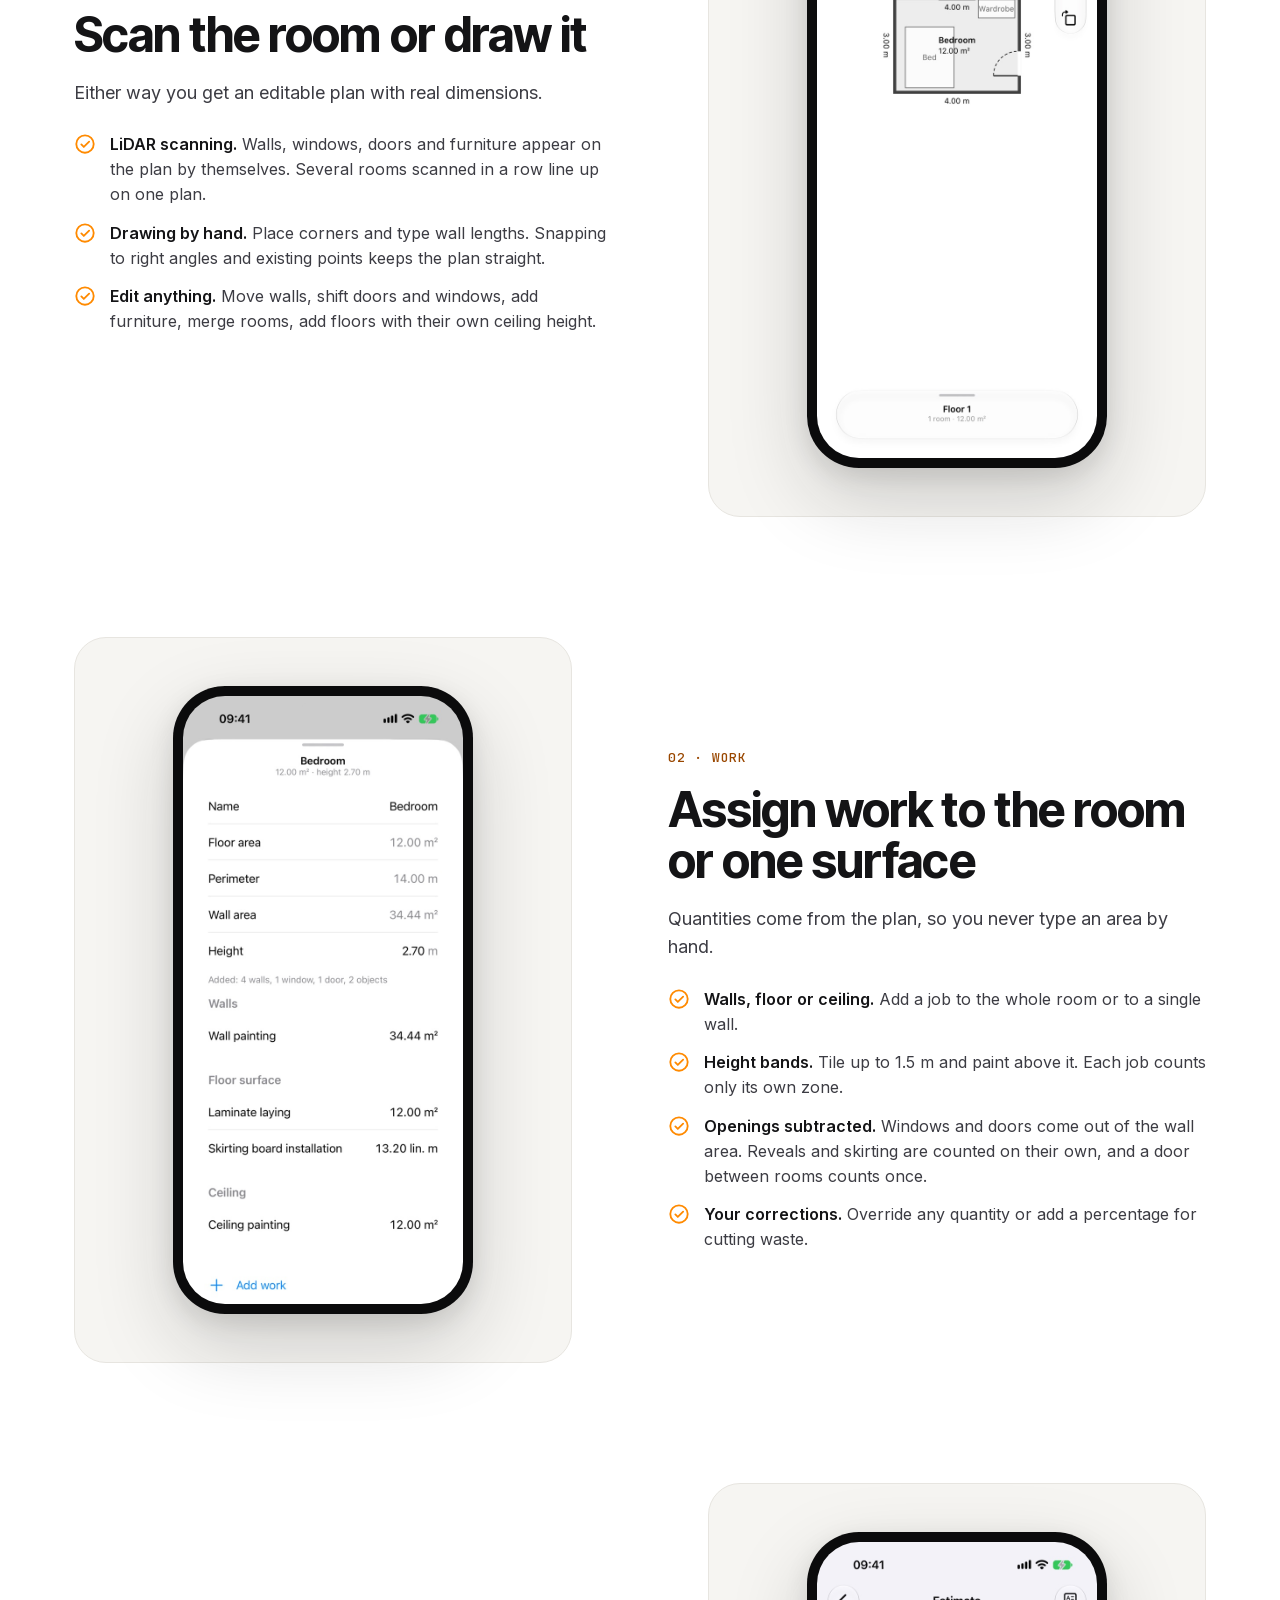
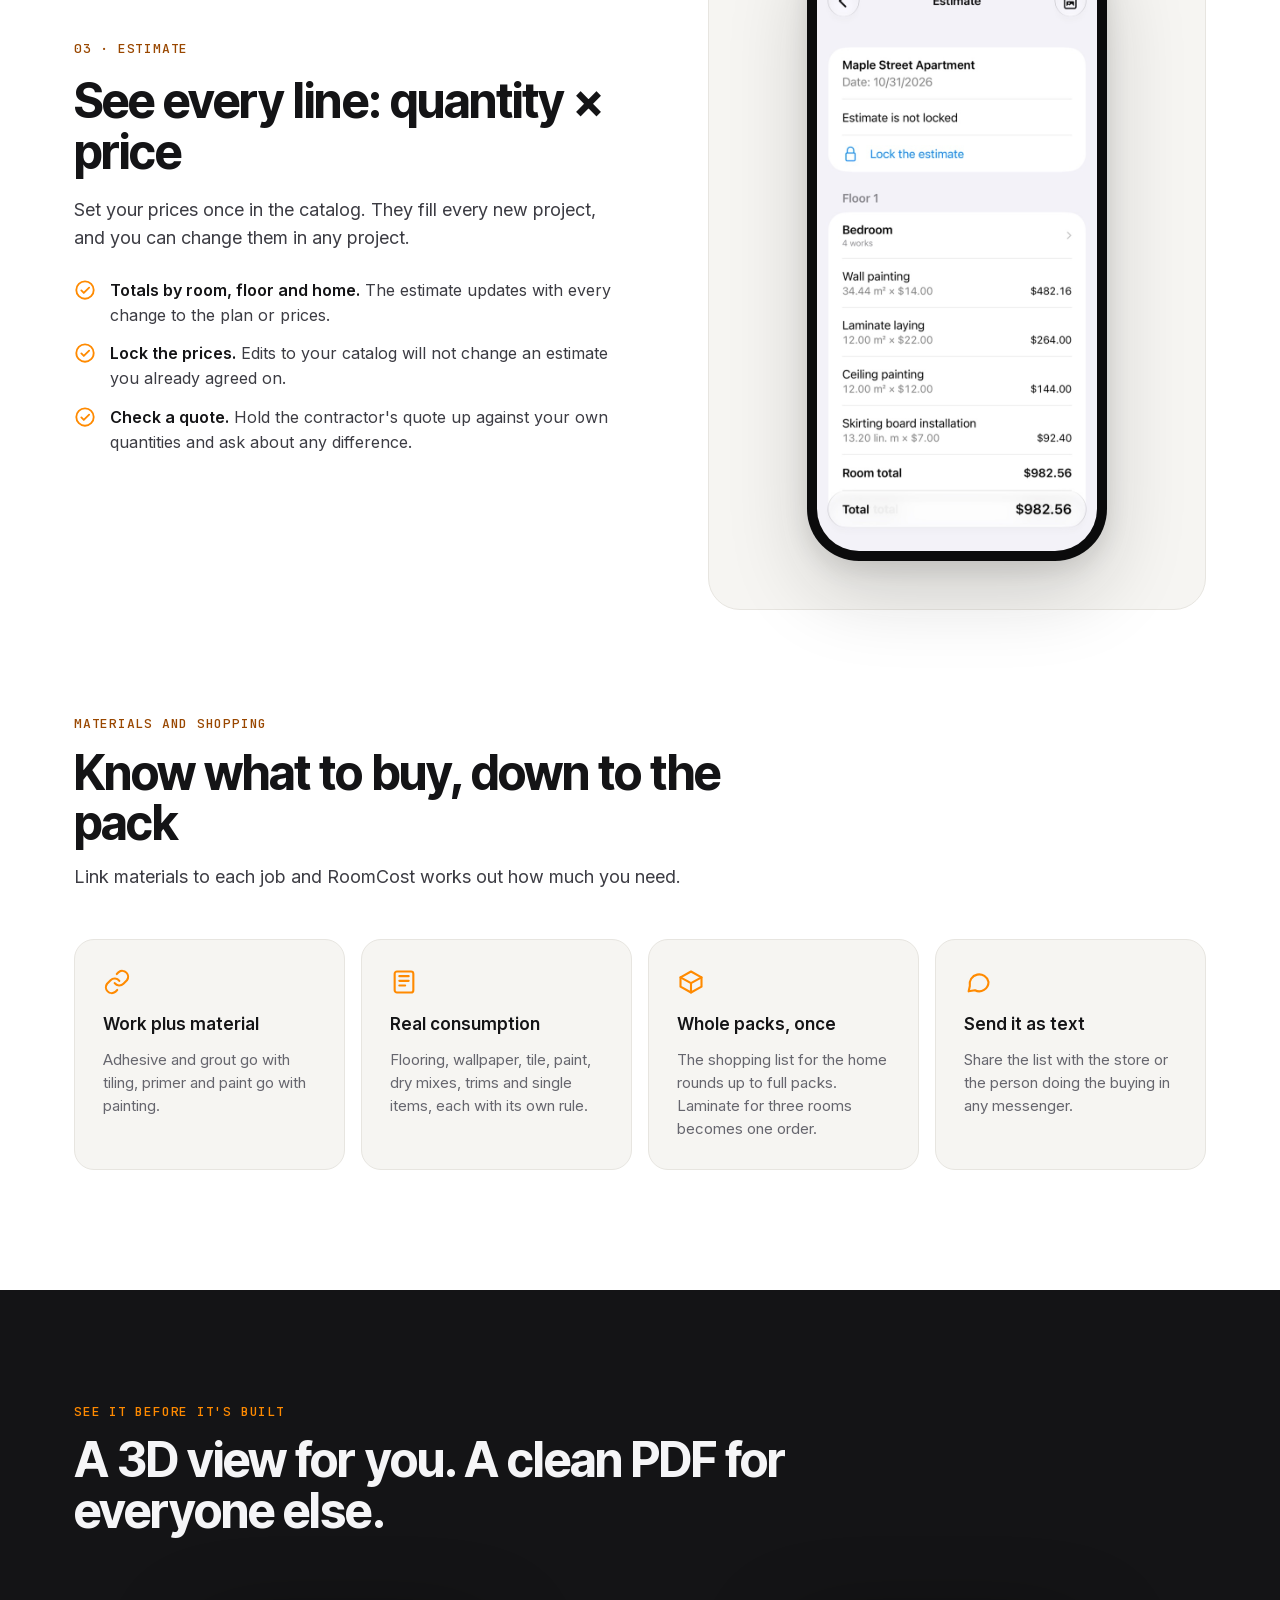
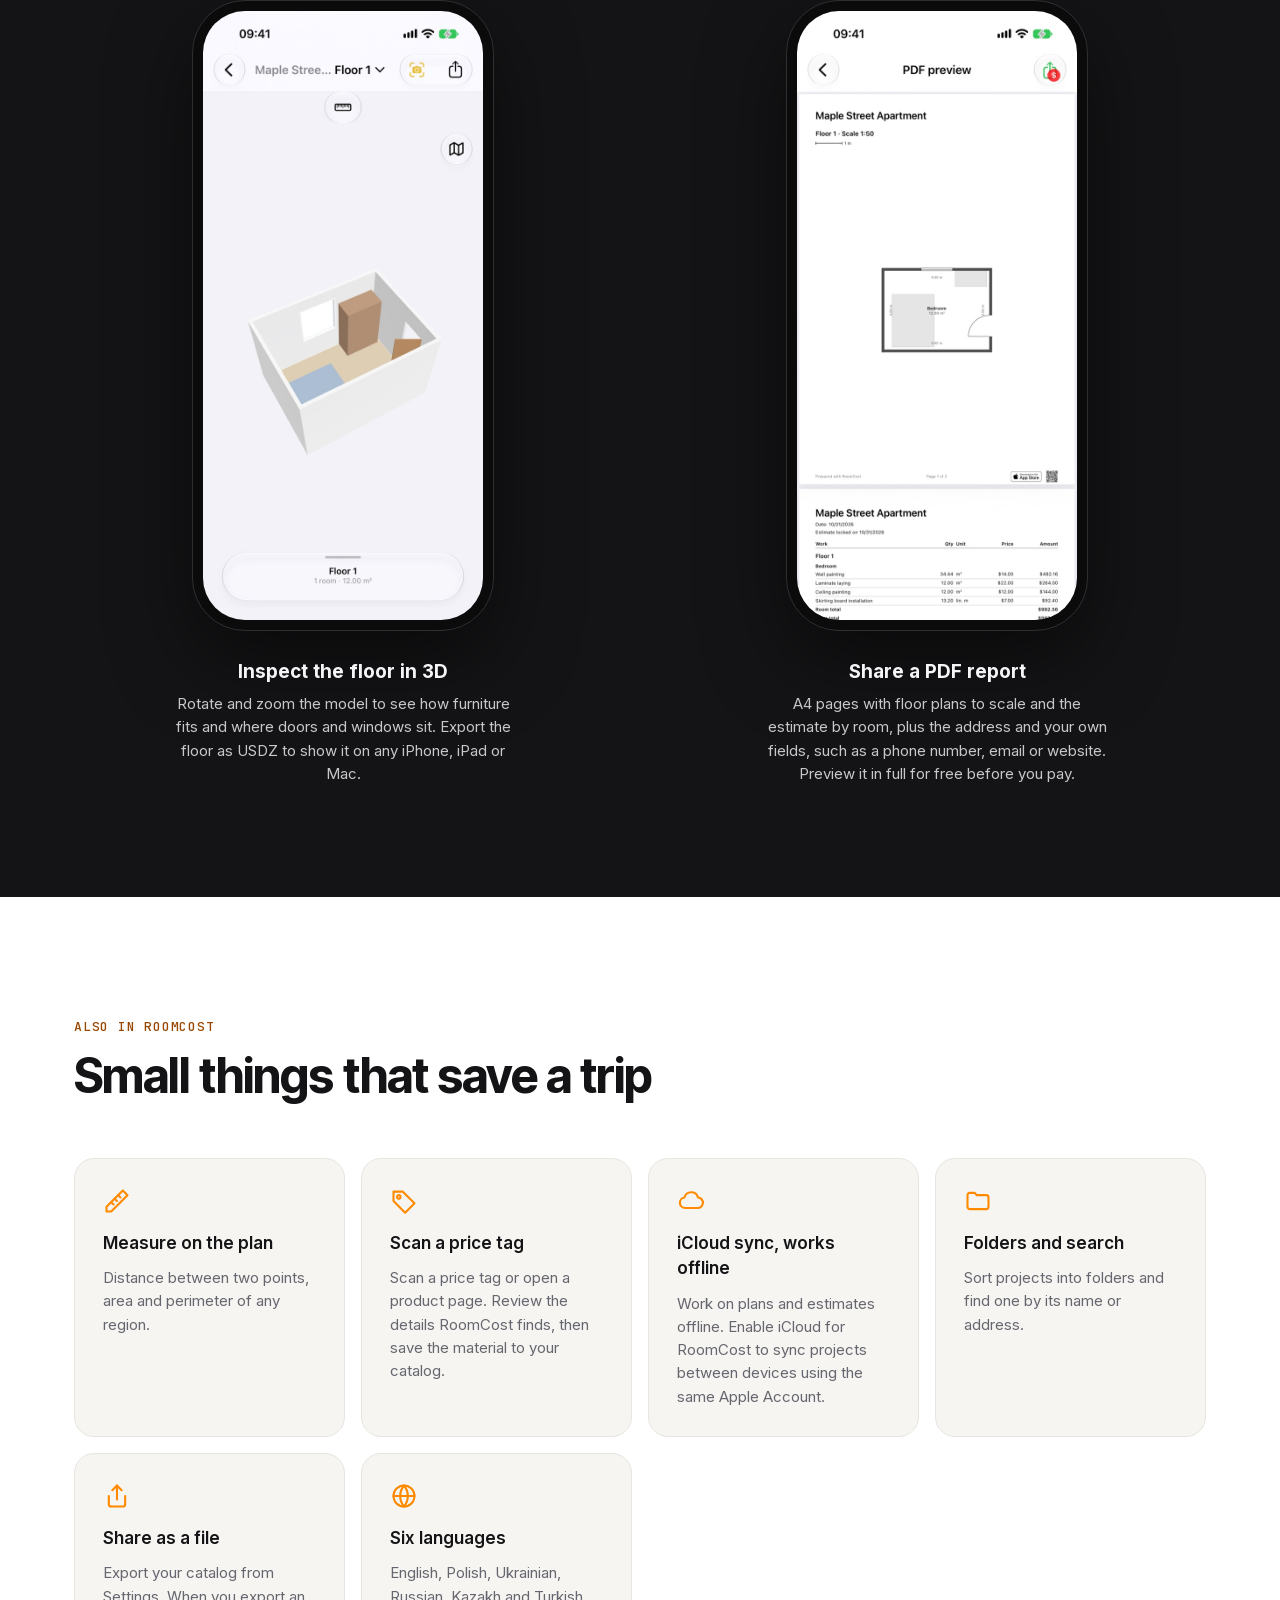
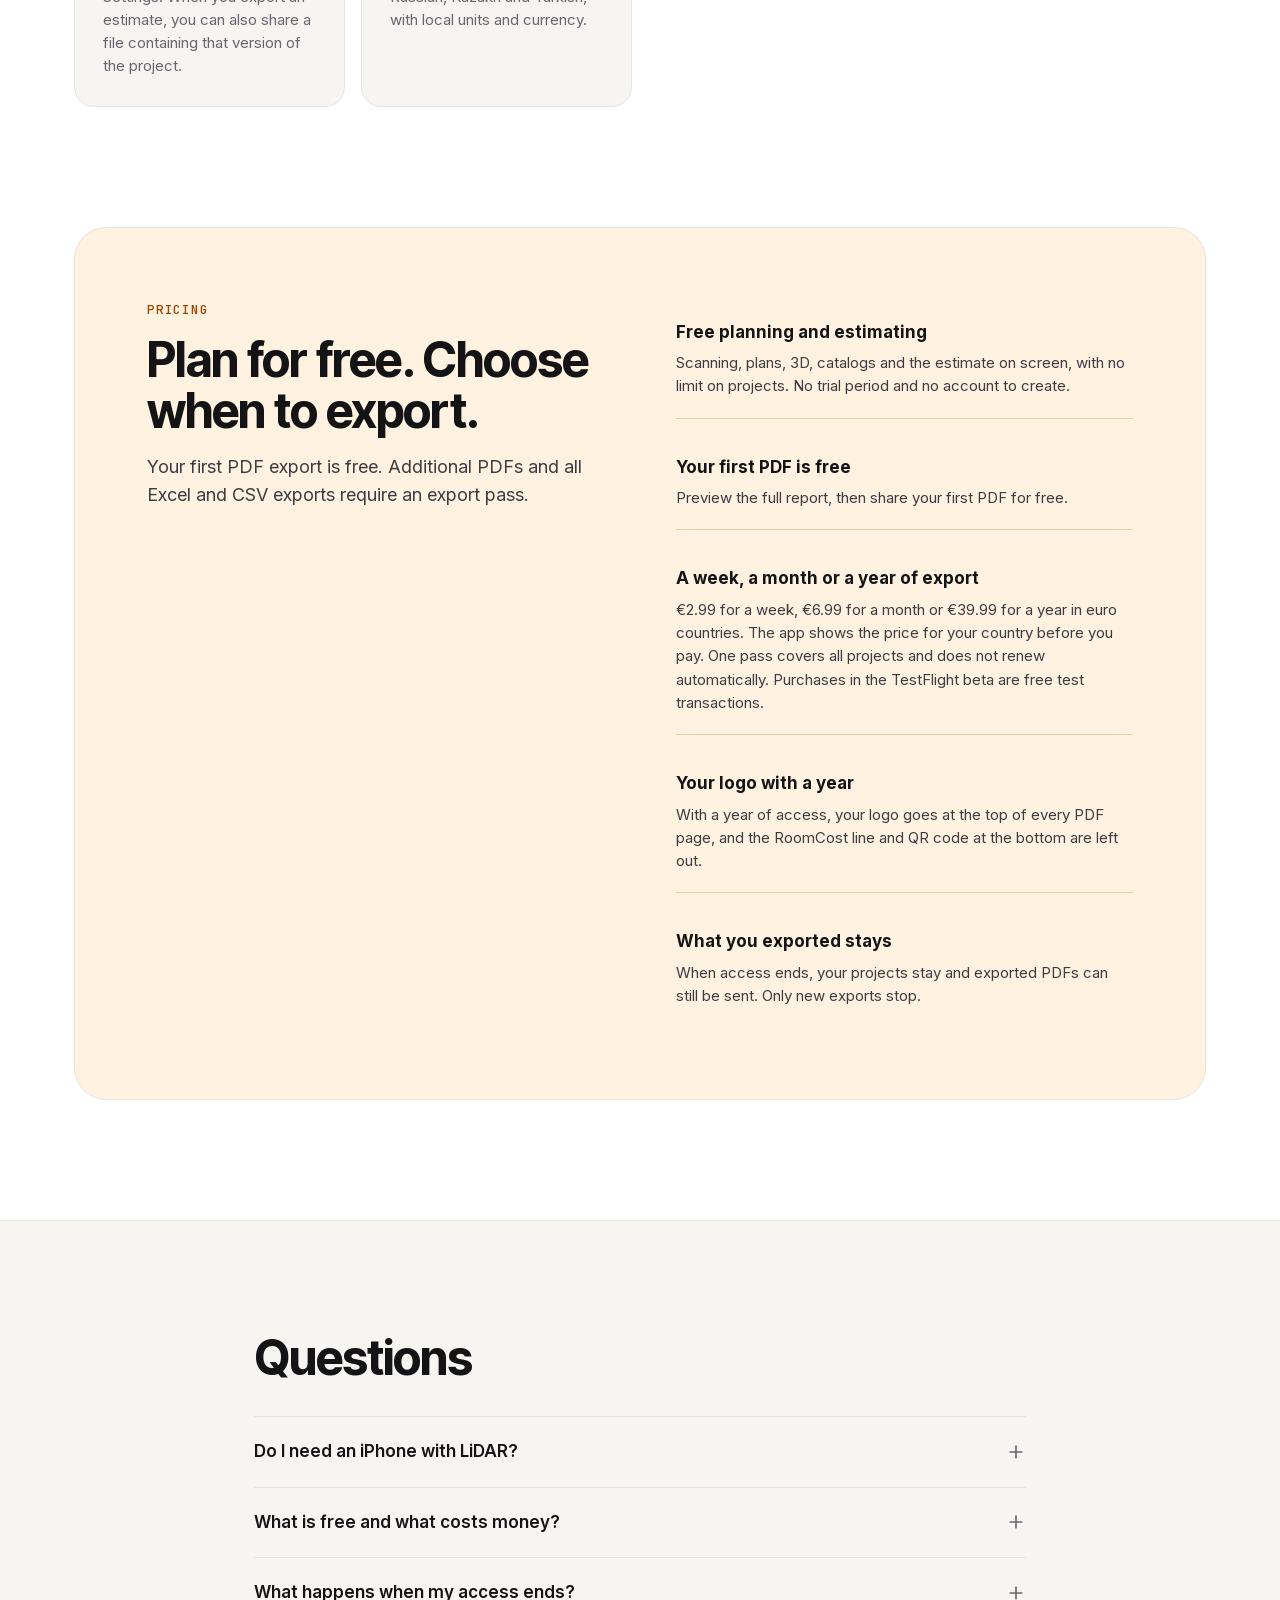
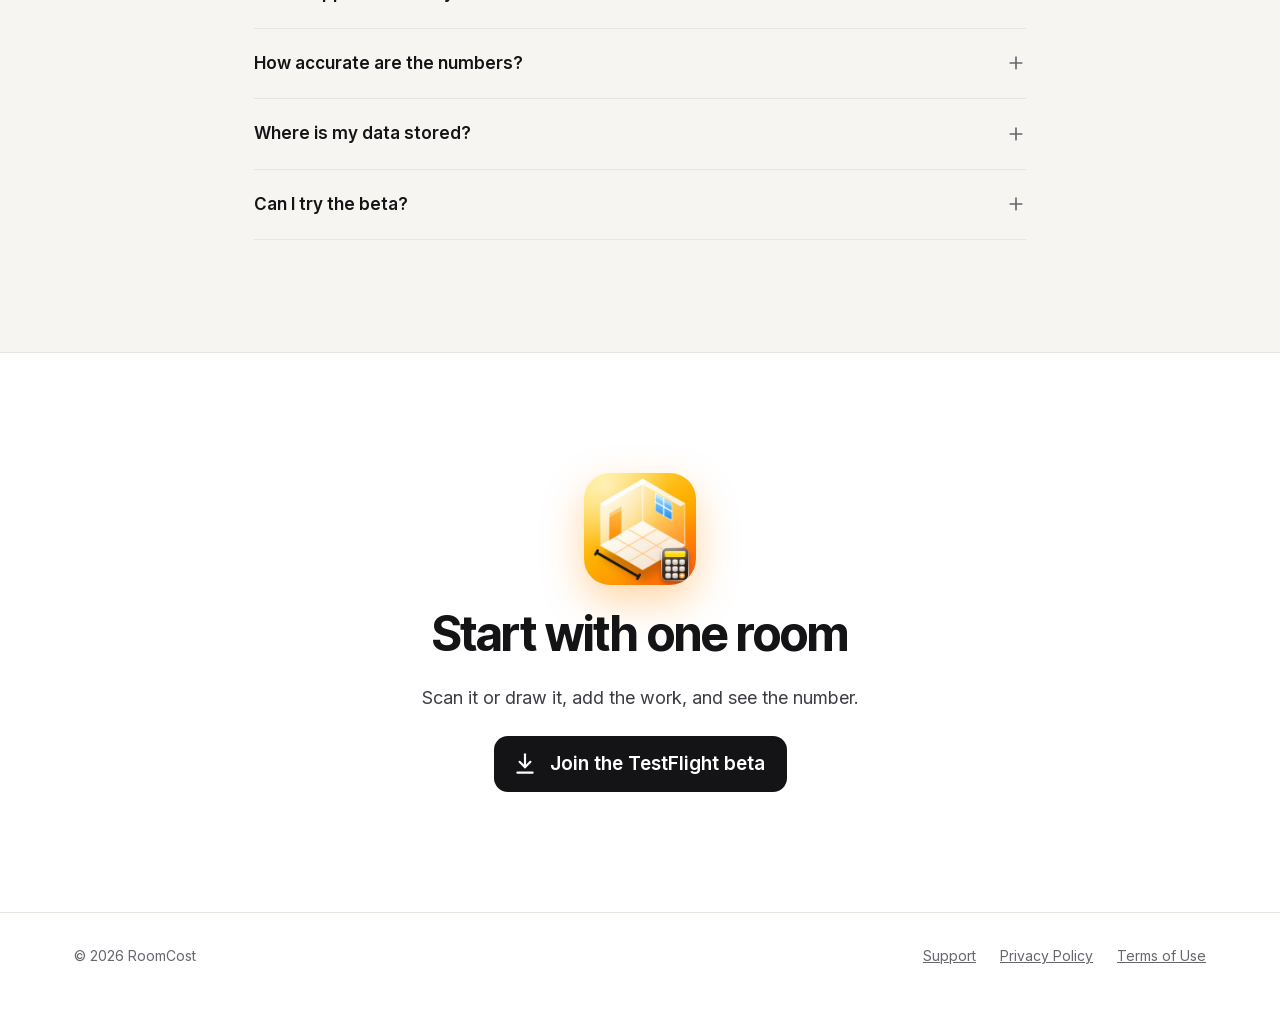
==== commit e587379b: "Align website copy with RoomCost and direct installs to TestFlight" ====
--- a/index.html
+++ b/index.html
@@ -9,7 +9,7 @@
   <meta property="og:type" content="website">
   <meta property="og:site_name" content="RoomCost">
   <meta property="og:title" content="RoomCost: plan, price and check a renovation">
-  <meta property="og:description" content="Scan or draw the plan, assign work from the catalog and see what the renovation should cost.">
+  <meta property="og:description" content="Scan or draw your floor plan and use your prices to build a room-by-room renovation estimate.">
   <meta property="og:url" content="https://roomcost.app/">
   <meta property="og:image" content="https://roomcost.app/app-icon.jpg">
   <meta name="twitter:card" content="summary">
@@ -21,7 +21,7 @@
   <link rel="preload" href="fonts/inter-tight.woff2" as="font" type="font/woff2" crossorigin>
   <link rel="stylesheet" href="site.css">
   <script type="application/ld+json">
-  {"@context":"https://schema.org","@type":"SoftwareApplication","name":"RoomCost","operatingSystem":"iOS, iPadOS","applicationCategory":"UtilitiesApplication","url":"https://roomcost.app/","image":"https://roomcost.app/app-icon.jpg","offers":{"@type":"Offer","price":"0","priceCurrency":"USD"}}
+  {"@context":"https://schema.org","@type":"SoftwareApplication","name":"RoomCost","operatingSystem":"iOS 27 or later, iPadOS 27 or later","applicationCategory":"UtilitiesApplication","url":"https://roomcost.app/","image":"https://roomcost.app/app-icon.jpg","offers":{"@type":"Offer","price":"0","priceCurrency":"USD"}}
   </script>
 </head>
 <body>
@@ -40,7 +40,7 @@
       <a href="#faq">FAQ</a>
       <a href="support.html">Support</a>
     </nav>
-    <a class="pill" href="https://apps.apple.com/app/id6828838224">Get the app</a>
+    <a class="pill" href="https://testflight.apple.com/join/Q9auX86J">Join the beta</a>
   </div>
 </header>
 
@@ -51,13 +51,13 @@
         <img class="hero-icon" src="app-icon.jpg" alt="RoomCost app icon" width="76" height="76">
         <span class="eyebrow">For iPhone and iPad</span>
         <h1 class="hero-title">Plan the room.<br>Price the work.<br><em>Check the quote.</em></h1>
-        <p class="lead">Scan a room with LiDAR or draw the plan by hand. RoomCost measures areas and quantities, applies your prices and shows what the renovation should cost.</p>
+        <p class="lead">Scan or draw your floor plan. RoomCost calculates work quantities and material needs from your measurements. Add your prices to build a room-by-room estimate you can compare with a contractor’s quote.</p>
         <div class="hero-cta">
-          <a class="store" href="https://apps.apple.com/app/id6828838224">
+          <a class="store" href="https://testflight.apple.com/join/Q9auX86J">
             <svg aria-hidden="true"><use href="#i-download"/></svg>
-            <span><small>Download on the</small><strong>App Store</strong></span>
+            <span><strong>Join the TestFlight beta</strong></span>
           </a>
-          <span class="hero-meta">Free to plan and estimate.<br>Nothing renews automatically.<br><a href="https://testflight.apple.com/join/Q9auX86J">Try the beta on TestFlight</a></span>
+          <span class="hero-meta">Requires iOS 27 or iPadOS 27 or later.<br>Room scanning requires LiDAR.</span>
         </div>
       </div>
       <div class="hero-devices">
@@ -160,7 +160,7 @@
       <div class="showcase">
         <figure>
           <div class="device"><img src="images/screen-3d.jpg" alt="3D model of the bedroom with floor, walls, bed and wardrobe" width="640" height="1391" loading="lazy"></div>
-          <figcaption><strong>Walk around in 3D</strong><span>Check proportions, furniture and openings from any angle. Export the floor as USDZ to show it on any iPhone, iPad or Mac.</span></figcaption>
+          <figcaption><strong>Inspect the floor in 3D</strong><span>Rotate and zoom the model to see how furniture fits and where doors and windows sit. Export the floor as USDZ to show it on any iPhone, iPad or Mac.</span></figcaption>
         </figure>
         <figure>
           <div class="device"><img src="images/screen-pdf.jpg" alt="PDF preview with the floor plan to scale and the estimate table" width="640" height="1391" loading="lazy"></div>
@@ -182,11 +182,11 @@
       </div>
       <div class="tile">
         <svg viewBox="0 0 24 24" fill="none" stroke="currentColor" stroke-width="1.8" stroke-linecap="round" stroke-linejoin="round" aria-hidden="true"><path d="M3 12V4h8l10 10-8 8z"/><circle cx="7.5" cy="8.5" r="1.5"/></svg>
-        <h3>Scan a price tag</h3><p>Point the camera at a tag in the store, or open the product page by its link, and the name, price and pack size go into your material catalog.</p>
+        <h3>Scan a price tag</h3><p>Scan a price tag or open a product page. Review the details RoomCost finds, then save the material to your catalog.</p>
       </div>
       <div class="tile">
         <svg viewBox="0 0 24 24" fill="none" stroke="currentColor" stroke-width="1.8" stroke-linecap="round" stroke-linejoin="round" aria-hidden="true"><path d="M7 18a4.5 4.5 0 0 1-.6-8.96A6 6 0 0 1 18 9a4.5 4.5 0 0 1-.5 9z"/></svg>
-        <h3>iCloud sync, works offline</h3><p>Projects follow you between iPhone and iPad. Plans and estimates work without internet.</p>
+        <h3>iCloud sync, works offline</h3><p>Work on plans and estimates offline. Enable iCloud for RoomCost to sync projects between devices using the same Apple Account.</p>
       </div>
       <div class="tile">
         <svg viewBox="0 0 24 24" fill="none" stroke="currentColor" stroke-width="1.8" stroke-linecap="round" stroke-linejoin="round" aria-hidden="true"><path d="M3 7a2 2 0 0 1 2-2h4l2 2h8a2 2 0 0 1 2 2v8a2 2 0 0 1-2 2H5a2 2 0 0 1-2-2z"/></svg>
@@ -194,7 +194,7 @@
       </div>
       <div class="tile">
         <svg viewBox="0 0 24 24" fill="none" stroke="currentColor" stroke-width="1.8" stroke-linecap="round" stroke-linejoin="round" aria-hidden="true"><path d="M12 3v12"/><path d="M8 7l4-4 4 4"/><path d="M5 12v7a2 2 0 0 0 2 2h10a2 2 0 0 0 2-2v-7"/></svg>
-        <h3>Share as a file</h3><p>Save a project or your price catalog as a file to back it up or move it to another device.</p>
+        <h3>Share as a file</h3><p>Export your catalog from Settings. When you export an estimate, you can also share a file containing that version of the project.</p>
       </div>
       <div class="tile">
         <svg viewBox="0 0 24 24" fill="none" stroke="currentColor" stroke-width="1.8" stroke-linecap="round" stroke-linejoin="round" aria-hidden="true"><circle cx="12" cy="12" r="9"/><path d="M3 12h18M12 3a14 14 0 0 1 0 18M12 3a14 14 0 0 0 0 18"/></svg>
@@ -207,13 +207,13 @@
     <div class="price-card">
       <div>
         <span class="eyebrow">Pricing</span>
-        <h2 id="pricing-title" class="section-title">Pay only when you export, and nothing renews</h2>
-        <p class="section-lead">Scanning, drawing, measuring and estimating are free. You pay only for access to export, for a week, a month or a year.</p>
+        <h2 id="pricing-title" class="section-title">Plan for free. Choose when to export.</h2>
+        <p class="section-lead">Your first PDF export is free. Additional PDFs and all Excel and CSV exports require an export pass.</p>
       </div>
       <div class="price-list">
-        <div><strong>Everything in the app is free</strong><span>Scanning, plans, 3D, catalogs and the estimate on screen, with no limit on projects. No trial period and no account to create.</span></div>
-        <div><strong>Your first PDF is free</strong><span>Export one PDF without paying and see the result for yourself.</span></div>
-        <div><strong>A week, a month or a year of export</strong><span>€2.99 for a week, €6.99 for a month or €39.99 for a year in euro countries. The app shows the price for your country before you pay. While access is open, every project exports to PDF, Excel and CSV without a new payment.</span></div>
+        <div><strong>Free planning and estimating</strong><span>Scanning, plans, 3D, catalogs and the estimate on screen, with no limit on projects. No trial period and no account to create.</span></div>
+        <div><strong>Your first PDF is free</strong><span>Preview the full report, then share your first PDF for free.</span></div>
+        <div><strong>A week, a month or a year of export</strong><span>€2.99 for a week, €6.99 for a month or €39.99 for a year in euro countries. The app shows the price for your country before you pay. One pass covers all projects and does not renew automatically. Purchases in the TestFlight beta are free test transactions.</span></div>
         <div><strong>Your logo with a year</strong><span>With a year of access, your logo goes at the top of every PDF page, and the RoomCost line and QR code at the bottom are left out.</span></div>
         <div><strong>What you exported stays</strong><span>When access ends, your projects stay and exported PDFs can still be sent. Only new exports stop.</span></div>
       </div>
@@ -224,11 +224,11 @@
     <div class="faq">
       <h2 id="faq-title" class="section-title">Questions</h2>
       <div>
-        <details><summary>Do I need an iPhone with LiDAR?<svg class="chev" aria-hidden="true"><use href="#i-plus"/></svg></summary><p>No. Scanning uses Apple RoomPlan and needs a LiDAR sensor: iPhone 12 Pro or later, iPad Pro (2020) or later. On any other iPhone or iPad you draw the plan by hand, and every other feature works the same.</p></details>
-        <details><summary>What is free and what costs money?<svg class="chev" aria-hidden="true"><use href="#i-plus"/></svg></summary><p>Plans, catalogs, measurements and the estimate on screen are free, and so is your first PDF. After that, exporting a PDF, Excel or CSV file needs access for a week, a month or a year, bought in the app. It does not renew and nothing is charged again.</p></details>
+        <details><summary>Do I need an iPhone with LiDAR?<svg class="chev" aria-hidden="true"><use href="#i-plus"/></svg></summary><p>You can draw plans by hand on any iPhone or iPad running iOS 27 or iPadOS 27 or later. Scanning a room with Apple RoomPlan requires a LiDAR-equipped device.</p></details>
+        <details><summary>What is free and what costs money?<svg class="chev" aria-hidden="true"><use href="#i-plus"/></svg></summary><p>Planning and estimating are free. Your first PDF export is free too. A week, month or year of export access lets you create additional PDFs and export Excel and CSV files across all your projects. Access does not renew automatically.</p></details>
         <details><summary>What happens when my access ends?<svg class="chev" aria-hidden="true"><use href="#i-plus"/></svg></summary><p>Your projects stay, and exported PDFs stay in the export history and can be sent again for free. You can also return a project to its exported version. Only new exports stop until you buy access again. A week, a month or a year bought while access is open starts when the current one ends, so no paid day is lost.</p></details>
         <details><summary>How accurate are the numbers?<svg class="chev" aria-hidden="true"><use href="#i-plus"/></svg></summary><p>Quantities follow your plan, and prices follow your catalog. Check key walls with a tape measure before ordering materials. The estimate is a guide, not a binding quote.</p></details>
-        <details><summary>Where is my data stored?<svg class="chev" aria-hidden="true"><use href="#i-plus"/></svg></summary><p>On your device and in your own iCloud account. We do not run servers that receive your projects. See the <a href="privacy.html">Privacy Policy</a>.</p></details>
+        <details><summary>Where is my data stored?<svg class="chev" aria-hidden="true"><use href="#i-plus"/></svg></summary><p>Projects are stored on your device. When iCloud is available and enabled for RoomCost, your projects sync across devices using the same Apple Account. We do not run servers that receive your projects. See the <a href="privacy.html">Privacy Policy</a>.</p></details>
         <details><summary>Can I try the beta?<svg class="chev" aria-hidden="true"><use href="#i-plus"/></svg></summary><p>Yes. Install Apple's TestFlight app, then open the <a href="https://testflight.apple.com/join/Q9auX86J">RoomCost beta invitation</a>. Beta builds get new features first and may have bugs. Send feedback from TestFlight or to support.</p></details>
       </div>
     </div>
@@ -238,9 +238,9 @@
     <img src="app-icon.jpg" alt="" width="112" height="112" loading="lazy">
     <h2 id="final-title" class="section-title">Start with one room</h2>
     <p class="section-lead">Scan it or draw it, add the work, and see the number.</p>
-    <a class="store" href="https://apps.apple.com/app/id6828838224">
+    <a class="store" href="https://testflight.apple.com/join/Q9auX86J">
       <svg aria-hidden="true"><use href="#i-download"/></svg>
-      <span><small>Download on the</small><strong>App Store</strong></span>
+      <span><strong>Join the TestFlight beta</strong></span>
     </a>
   </section>
 </main>
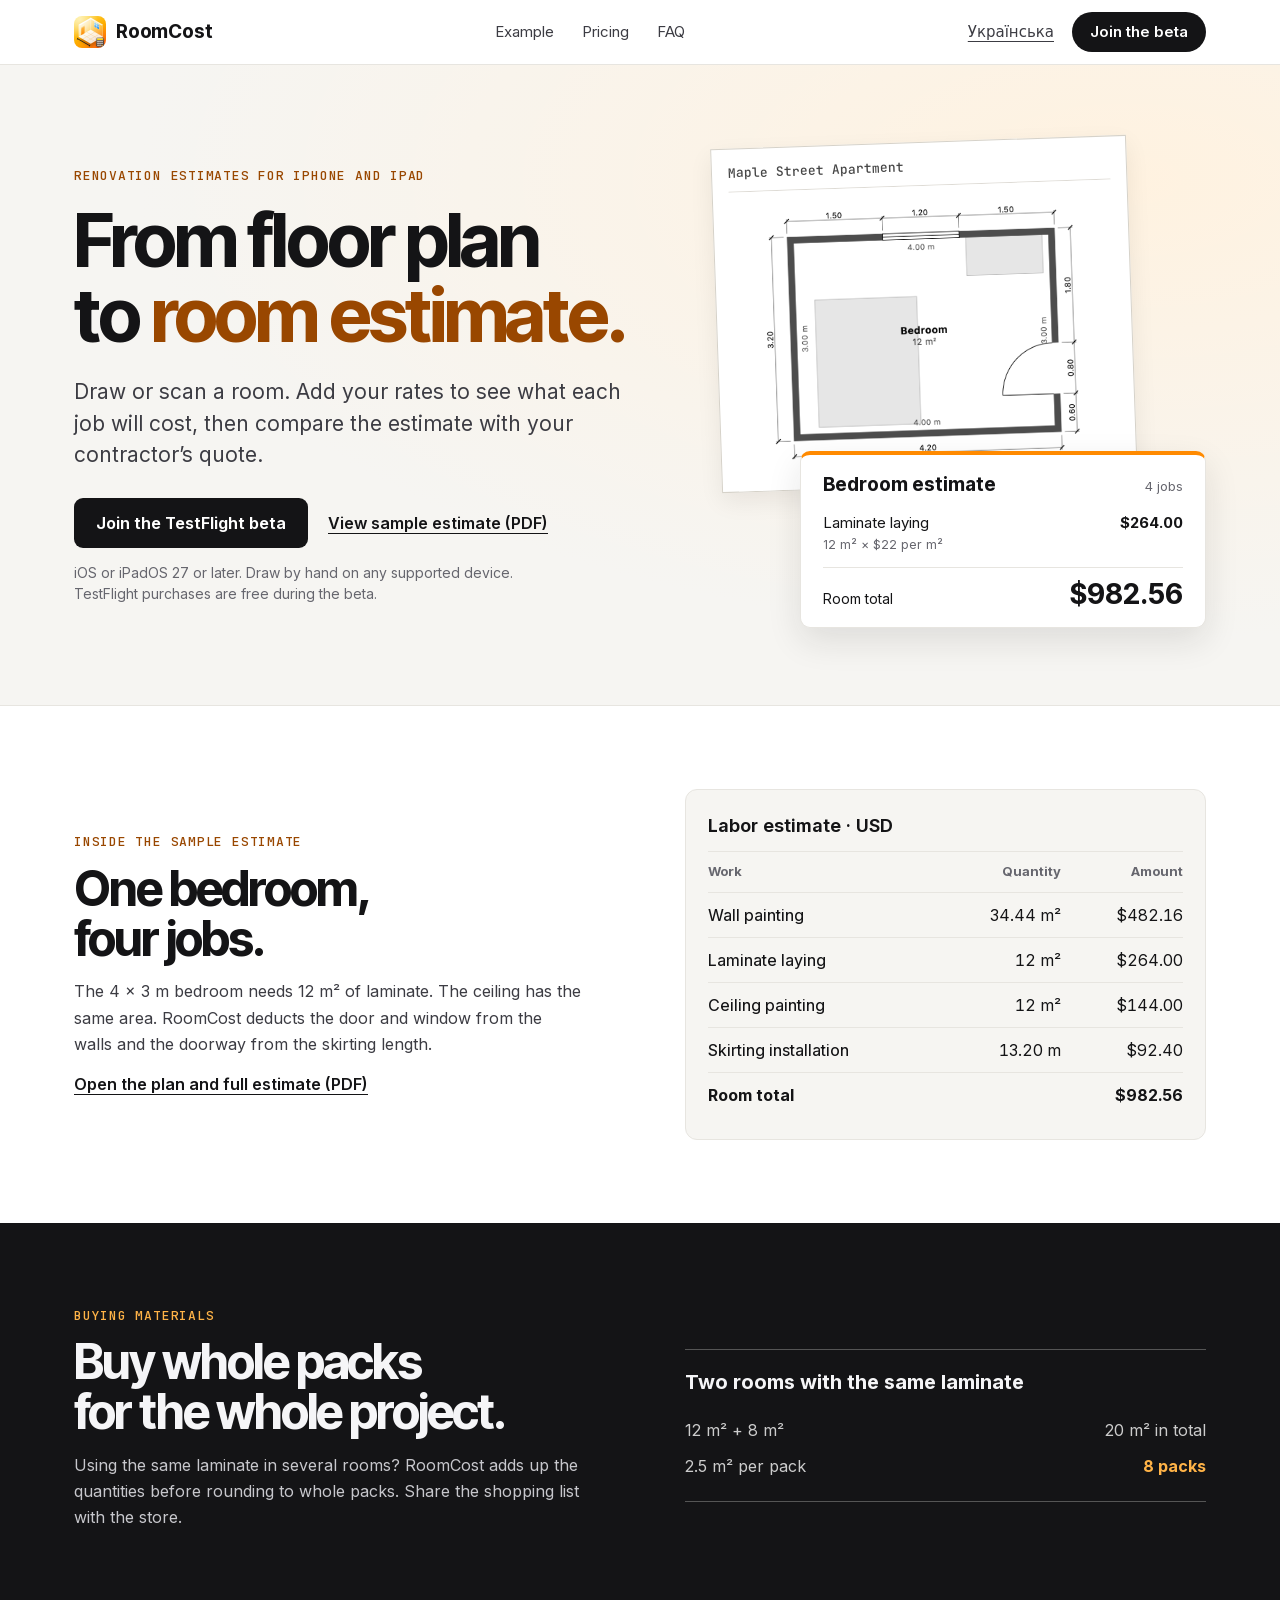
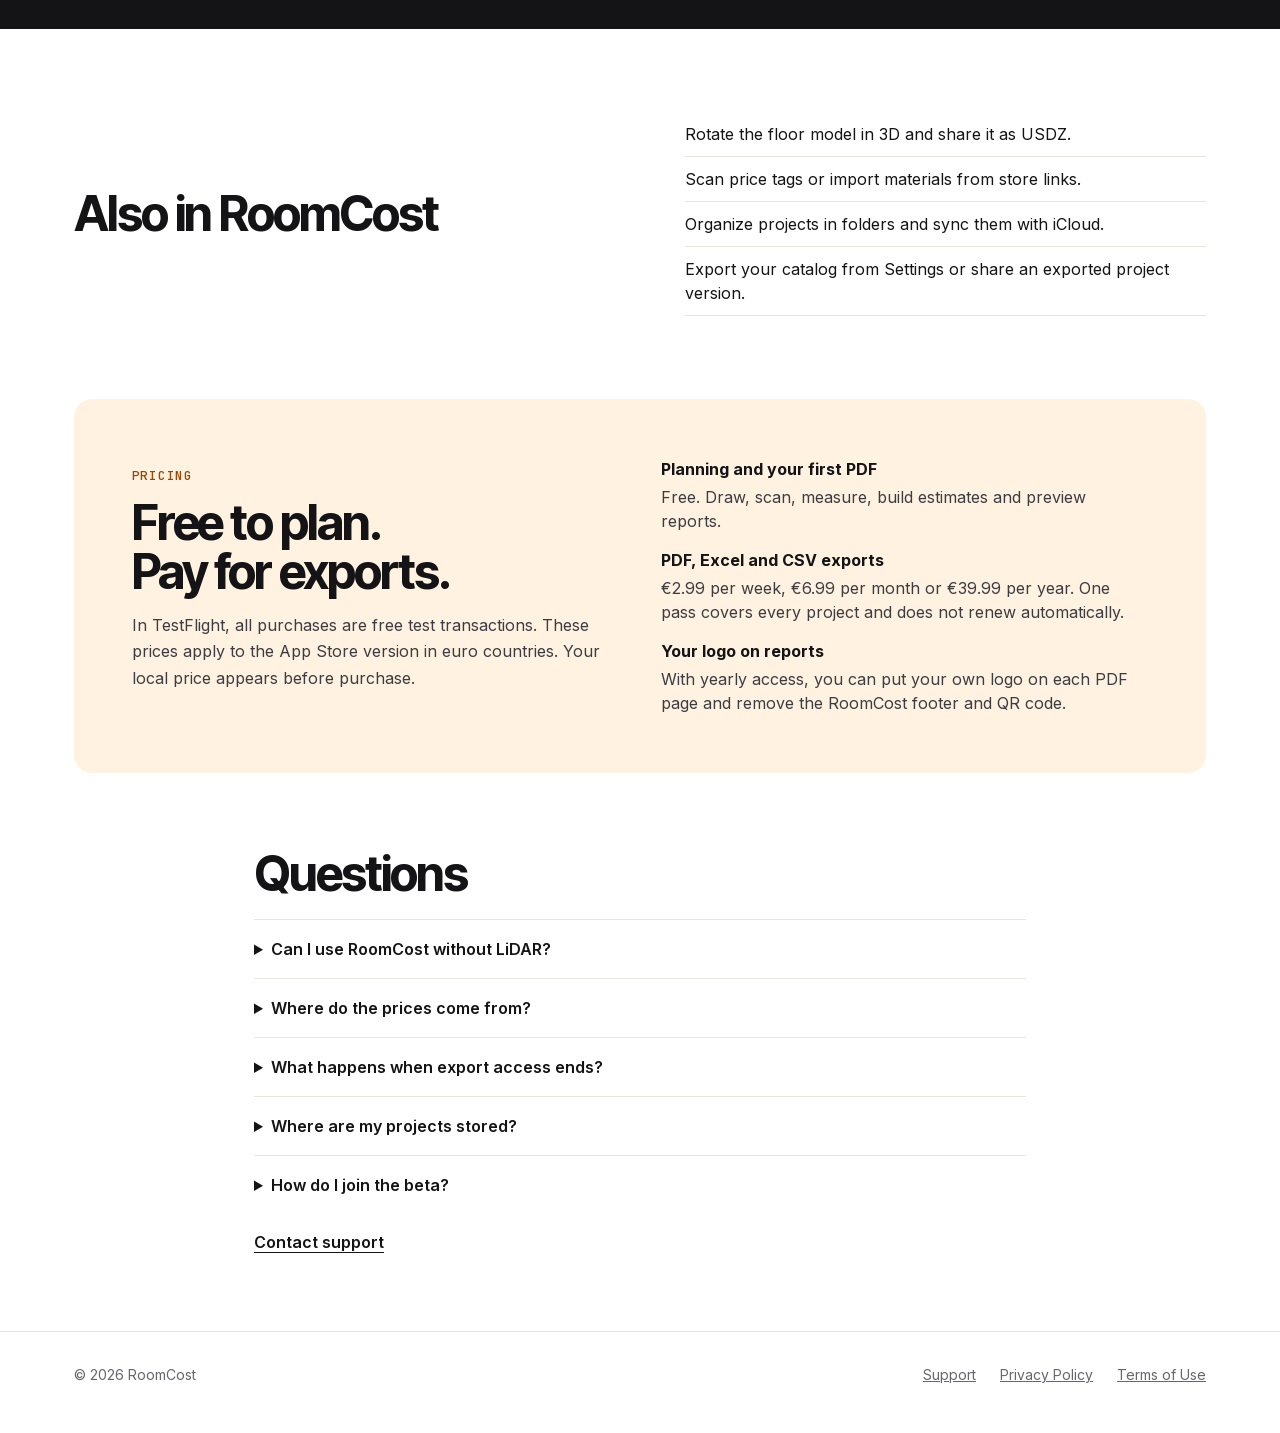
==== commit bbadd216: "Show a real bedroom estimate and publish the full Ukrainian site" ====
--- a/index.html
+++ b/index.html
@@ -3,253 +3,88 @@
 <head>
   <meta charset="utf-8">
   <meta name="viewport" content="width=device-width,initial-scale=1">
-  <meta name="theme-color" content="#FFFFFF" media="(prefers-color-scheme: light)">
-  <meta name="theme-color" content="#0E0E10" media="(prefers-color-scheme: dark)">
-  <meta name="description" content="RoomCost for iPhone and iPad: scan a room with LiDAR or draw the plan by hand, apply your prices and get a renovation estimate you can check line by line.">
+  <title>RoomCost · Room-by-room renovation estimates</title>
+  <meta name="description" content="Draw or scan your floor plan, add your prices and estimate the cost of renovation. Open a sample plan and itemized PDF estimate.">
+  <meta property="og:title" content="RoomCost · Room-by-room renovation estimates">
+  <meta property="og:description" content="Draw or scan your floor plan, add your prices and estimate the cost of renovation. Open a sample plan and itemized PDF estimate.">
   <meta property="og:type" content="website">
-  <meta property="og:site_name" content="RoomCost">
-  <meta property="og:title" content="RoomCost: plan, price and check a renovation">
-  <meta property="og:description" content="Scan or draw your floor plan and use your prices to build a room-by-room renovation estimate.">
+  <meta property="og:locale" content="en_US">
   <meta property="og:url" content="https://roomcost.app/">
   <meta property="og:image" content="https://roomcost.app/app-icon.jpg">
   <meta name="twitter:card" content="summary">
   <link rel="canonical" href="https://roomcost.app/">
+  <link rel="alternate" hreflang="en" href="https://roomcost.app/">
+  <link rel="alternate" hreflang="uk" href="https://roomcost.app/uk/">
+  <link rel="alternate" hreflang="x-default" href="https://roomcost.app/">
   <link rel="icon" href="favicon.png" type="image/png">
   <link rel="apple-touch-icon" href="apple-touch-icon.png">
-  <title>RoomCost: renovation estimate for iPhone and iPad</title>
   <link rel="preload" href="fonts/inter.woff2" as="font" type="font/woff2" crossorigin>
-  <link rel="preload" href="fonts/inter-tight.woff2" as="font" type="font/woff2" crossorigin>
-  <link rel="stylesheet" href="site.css">
-  <script type="application/ld+json">
-  {"@context":"https://schema.org","@type":"SoftwareApplication","name":"RoomCost","operatingSystem":"iOS 27 or later, iPadOS 27 or later","applicationCategory":"UtilitiesApplication","url":"https://roomcost.app/","image":"https://roomcost.app/app-icon.jpg","offers":{"@type":"Offer","price":"0","priceCurrency":"USD"}}
-  </script>
+  <link rel="stylesheet" href="site.css?v=bedroom">
+  <script type="application/ld+json">{"@context": "https://schema.org", "@type": "SoftwareApplication", "name": "RoomCost", "operatingSystem": "iOS 27+, iPadOS 27+", "applicationCategory": "UtilitiesApplication", "url": "https://roomcost.app/", "inLanguage": "en", "image": "https://roomcost.app/app-icon.jpg", "offers": {"@type": "Offer", "price": "0", "priceCurrency": "USD"}}</script>
 </head>
 <body>
-<svg width="0" height="0" style="position:absolute" aria-hidden="true">
-  <symbol id="i-check" viewBox="0 0 24 24" fill="none" stroke="currentColor" stroke-width="2" stroke-linecap="round" stroke-linejoin="round"><circle cx="12" cy="12" r="9.5"/><path d="M8 12.5l2.7 2.7L16.5 9.5"/></symbol>
-  <symbol id="i-download" viewBox="0 0 24 24" fill="none" stroke="currentColor" stroke-width="2" stroke-linecap="round" stroke-linejoin="round"><path d="M12 3v12"/><path d="M7 10l5 5 5-5"/><path d="M5 20h14"/></symbol>
-  <symbol id="i-plus" viewBox="0 0 24 24" fill="none" stroke="currentColor" stroke-width="2" stroke-linecap="round"><path d="M12 5v14M5 12h14"/></symbol>
-</svg>
+<header class="topbar"><div class="shell">
+  <a class="brand" href="./"><img src="app-icon.jpg" width="32" height="32" alt=""><span>RoomCost</span></a>
+  <nav class="nav" aria-label="Main navigation"><a href="#how">Example</a><a href="#pricing">Pricing</a><a href="#faq">FAQ</a></nav>
+  <div class="actions"><a class="lang" href="uk/" hreflang="uk" lang="uk">Українська</a><a class="pill" href="https://testflight.apple.com/join/Q9auX86J">Join the beta</a></div>
+</div></header>
+<main>
+  <section class="intro"><div class="shell intro-grid">
+    <div class="intro-copy">
+      <p class="eyebrow">Renovation estimates for iPhone and iPad</p>
+      <h1>From floor plan<br>to <em>room estimate.</em></h1>
+      <p class="lead">Draw or scan a room. Add your rates to see what each job will cost, then compare the estimate with your contractor’s quote.</p>
+      <div class="intro-links"><a class="primary" href="https://testflight.apple.com/join/Q9auX86J">Join the TestFlight beta</a><a class="doc-link" href="sample-estimate.pdf">View sample estimate (PDF)</a></div>
+      <p class="fine">iOS or iPadOS 27 or later. Draw by hand on any supported device. TestFlight purchases are free during the beta.</p>
+    </div>
+    <figure class="example" aria-label="Sample bedroom plan and estimate">
+      <div class="drawing"><span>Maple Street Apartment</span><img src="images/bedroom-plan-en.png" width="1020" height="798" fetchpriority="high" alt="Dimensioned plan of a 4 by 3 metre bedroom with a bed, wardrobe, door and window"></div>
+      <figcaption><div class="receipt-head">Bedroom estimate<small>4 jobs</small></div>
+      <div class="receipt-line"><span>Laminate laying<small>12 m² × $22 per m²</small></span><b>$264.00</b></div>
+      <div class="receipt-total"><span>Room total</span><strong>$982.56</strong></div></figcaption>
+    </figure>
+  </div></section>
 
-<header class="topbar">
-  <div class="shell">
-    <a class="brand" href="index.html"><img src="app-icon.jpg" alt="" width="32" height="32"><span>RoomCost</span></a>
-    <nav class="nav" aria-label="Main">
-      <a href="#how">How it works</a>
-      <a href="#pricing">Pricing</a>
-      <a href="#faq">FAQ</a>
-      <a href="support.html">Support</a>
-    </nav>
-    <a class="pill" href="https://testflight.apple.com/join/Q9auX86J">Join the beta</a>
-  </div>
-</header>
+  <section class="shell walkthrough" id="how"><div>
+    <p class="eyebrow">Inside the sample estimate</p>
+    <h2>One bedroom,<br>four jobs.</h2>
+    <p>The 4 × 3 m bedroom needs 12 m² of laminate. The ceiling has the same area. RoomCost deducts the door and window from the walls and the doorway from the skirting length.</p>
+    <a class="doc-link" href="sample-estimate.pdf">Open the plan and full estimate (PDF)</a>
+  </div><div class="work-table"><table><caption>Labor estimate · USD</caption><thead><tr><th>Work</th><th>Quantity</th><th>Amount</th></tr></thead><tbody>
+    <tr><th>Wall painting</th><td>34.44 m²</td><td>$482.16</td></tr>
+    <tr><th>Laminate laying</th><td>12 m²</td><td>$264.00</td></tr>
+    <tr><th>Ceiling painting</th><td>12 m²</td><td>$144.00</td></tr>
+    <tr><th>Skirting installation</th><td>13.20 m</td><td>$92.40</td></tr>
+  </tbody><tfoot><tr><th colspan="2">Room total</th><td>$982.56</td></tr></tfoot></table></div></section>
 
-<main>
-  <section class="hero">
-    <div class="shell">
-      <div class="hero-copy">
-        <img class="hero-icon" src="app-icon.jpg" alt="RoomCost app icon" width="76" height="76">
-        <span class="eyebrow">For iPhone and iPad</span>
-        <h1 class="hero-title">Plan the room.<br>Price the work.<br><em>Check the quote.</em></h1>
-        <p class="lead">Scan or draw your floor plan. RoomCost calculates work quantities and material needs from your measurements. Add your prices to build a room-by-room estimate you can compare with a contractor’s quote.</p>
-        <div class="hero-cta">
-          <a class="store" href="https://testflight.apple.com/join/Q9auX86J">
-            <svg aria-hidden="true"><use href="#i-download"/></svg>
-            <span><strong>Join the TestFlight beta</strong></span>
-          </a>
-          <span class="hero-meta">Requires iOS 27 or iPadOS 27 or later.<br>Room scanning requires LiDAR.</span>
-        </div>
-      </div>
-      <div class="hero-devices">
-        <div class="device small"><img src="images/screen-estimate.jpg" alt="Estimate screen with laminate, ceiling and wall painting lines and the room total" width="640" height="1391"></div>
-        <div class="device"><img src="images/screen-plan.jpg" alt="Floor plan of a bedroom with wall lengths, a bed and a wardrobe, and the room list below" width="640" height="1391" fetchpriority="high"></div>
-      </div>
-    </div>
-  </section>
+  <section class="packing"><div class="shell packing-grid"><div>
+    <p class="eyebrow">Buying materials</p><h2>Buy whole packs<br>for the whole project.</h2>
+    <p>Using the same laminate in several rooms? RoomCost adds up the quantities before rounding to whole packs. Share the shopping list with the store.</p>
+  </div><div class="pack-example"><strong>Two rooms with the same laminate</strong><div>12 m² + 8 m²<span>20 m² in total</span></div><div>2.5 m² per pack<b>8 packs</b></div></div></div></section>
+  <section class="shell tools"><h2>Also in RoomCost</h2><ul>
+    <li>Rotate the floor model in 3D and share it as USDZ.</li>
+    <li>Scan price tags or import materials from store links.</li>
+    <li>Organize projects in folders and sync them with iCloud.</li>
+    <li>Export your catalog from Settings or share an exported project version.</li>
+  </ul></section>
 
-  <section class="strip" aria-label="Who it is for">
-    <div class="shell">
-      <div><strong>Renovating yourself</strong><span>Know how much paint, tile and flooring each room needs before you buy.</span></div>
-      <div><strong>Checking a contractor</strong><span>Compare their quote line by line with quantities measured on your own plan.</span></div>
-      <div><strong>Quoting a client</strong><span>For tradespeople: a clear estimate and a PDF with the plan to scale, ready to send.</span></div>
-    </div>
-  </section>
-
-  <section id="how" class="shell steps">
-    <div class="section-head">
-      <span class="eyebrow">How it works</span>
-      <h2 class="section-title">From a bare room to a priced estimate in three steps</h2>
-    </div>
-
-    <article class="step">
-      <div class="step-copy">
-        <span class="eyebrow">01 · Plan</span>
-        <h3 class="section-title">Scan the room or draw it</h3>
-        <p class="section-lead">Either way you get an editable plan with real dimensions.</p>
-        <ul class="checks">
-          <li><svg aria-hidden="true"><use href="#i-check"/></svg><span><strong>LiDAR scanning.</strong> Walls, windows, doors and furniture appear on the plan by themselves. Several rooms scanned in a row line up on one plan.</span></li>
-          <li><svg aria-hidden="true"><use href="#i-check"/></svg><span><strong>Drawing by hand.</strong> Place corners and type wall lengths. Snapping to right angles and existing points keeps the plan straight.</span></li>
-          <li><svg aria-hidden="true"><use href="#i-check"/></svg><span><strong>Edit anything.</strong> Move walls, shift doors and windows, add furniture, merge rooms, add floors with their own ceiling height.</span></li>
-        </ul>
-      </div>
-      <div class="step-media"><div class="device"><img src="images/screen-plan-full.jpg" alt="Plan editor with a scanned bedroom, wall lengths and the drawing tools" width="640" height="1391" loading="lazy"></div></div>
-    </article>
-
-    <article class="step reverse">
-      <div class="step-copy">
-        <span class="eyebrow">02 · Work</span>
-        <h3 class="section-title">Assign work to the room or one surface</h3>
-        <p class="section-lead">Quantities come from the plan, so you never type an area by hand.</p>
-        <ul class="checks">
-          <li><svg aria-hidden="true"><use href="#i-check"/></svg><span><strong>Walls, floor or ceiling.</strong> Add a job to the whole room or to a single wall.</span></li>
-          <li><svg aria-hidden="true"><use href="#i-check"/></svg><span><strong>Height bands.</strong> Tile up to 1.5 m and paint above it. Each job counts only its own zone.</span></li>
-          <li><svg aria-hidden="true"><use href="#i-check"/></svg><span><strong>Openings subtracted.</strong> Windows and doors come out of the wall area. Reveals and skirting are counted on their own, and a door between rooms counts once.</span></li>
-          <li><svg aria-hidden="true"><use href="#i-check"/></svg><span><strong>Your corrections.</strong> Override any quantity or add a percentage for cutting waste.</span></li>
-        </ul>
-      </div>
-      <div class="step-media"><div class="device"><img src="images/screen-room.jpg" alt="Bedroom card with floor area, perimeter, wall area and assigned works" width="640" height="1391" loading="lazy"></div></div>
-    </article>
-
-    <article class="step">
-      <div class="step-copy">
-        <span class="eyebrow">03 · Estimate</span>
-        <h3 class="section-title">See every line: quantity × price</h3>
-        <p class="section-lead">Set your prices once in the catalog. They fill every new project, and you can change them in any project.</p>
-        <ul class="checks">
-          <li><svg aria-hidden="true"><use href="#i-check"/></svg><span><strong>Totals by room, floor and home.</strong> The estimate updates with every change to the plan or prices.</span></li>
-          <li><svg aria-hidden="true"><use href="#i-check"/></svg><span><strong>Lock the prices.</strong> Edits to your catalog will not change an estimate you already agreed on.</span></li>
-          <li><svg aria-hidden="true"><use href="#i-check"/></svg><span><strong>Check a quote.</strong> Hold the contractor's quote up against your own quantities and ask about any difference.</span></li>
-        </ul>
-      </div>
-      <div class="step-media"><div class="device"><img src="images/screen-estimate.jpg" alt="Estimate for Maple Street Apartment with four lines and the total" width="640" height="1391" loading="lazy"></div></div>
-    </article>
-  </section>
-
-  <section class="shell materials" aria-labelledby="materials-title">
-    <div class="section-head">
-      <span class="eyebrow">Materials and shopping</span>
-      <h2 id="materials-title" class="section-title">Know what to buy, down to the pack</h2>
-      <p class="section-lead">Link materials to each job and RoomCost works out how much you need.</p>
-    </div>
-    <div class="grid">
-      <div class="tile">
-        <svg viewBox="0 0 24 24" fill="none" stroke="currentColor" stroke-width="1.8" stroke-linecap="round" stroke-linejoin="round" aria-hidden="true"><path d="M10 13a5 5 0 0 0 7.5.5l3-3a5 5 0 0 0-7-7l-1.7 1.7"/><path d="M14 11a5 5 0 0 0-7.5-.5l-3 3a5 5 0 0 0 7 7l1.7-1.7"/></svg>
-        <h3>Work plus material</h3><p>Adhesive and grout go with tiling, primer and paint go with painting.</p>
-      </div>
-      <div class="tile">
-        <svg viewBox="0 0 24 24" fill="none" stroke="currentColor" stroke-width="1.8" stroke-linecap="round" stroke-linejoin="round" aria-hidden="true"><rect x="4" y="3" width="16" height="18" rx="2"/><path d="M8 7h8M8 11h8M8 15h5"/></svg>
-        <h3>Real consumption</h3><p>Flooring, wallpaper, tile, paint, dry mixes, trims and single items, each with its own rule.</p>
-      </div>
-      <div class="tile">
-        <svg viewBox="0 0 24 24" fill="none" stroke="currentColor" stroke-width="1.8" stroke-linecap="round" stroke-linejoin="round" aria-hidden="true"><path d="M3 8l9-5 9 5v8l-9 5-9-5z"/><path d="M3 8l9 5 9-5M12 13v8"/></svg>
-        <h3>Whole packs, once</h3><p>The shopping list for the home rounds up to full packs. Laminate for three rooms becomes one order.</p>
-      </div>
-      <div class="tile">
-        <svg viewBox="0 0 24 24" fill="none" stroke="currentColor" stroke-width="1.8" stroke-linecap="round" stroke-linejoin="round" aria-hidden="true"><path d="M21 12a8 8 0 0 1-11.6 7.1L4 20l1-4.6A8 8 0 1 1 21 12z"/></svg>
-        <h3>Send it as text</h3><p>Share the list with the store or the person doing the buying in any messenger.</p>
-      </div>
-    </div>
-  </section>
-
-  <section class="band" aria-labelledby="see-title">
-    <div class="shell">
-      <div class="section-head">
-        <span class="eyebrow">See it before it's built</span>
-        <h2 id="see-title" class="section-title">A 3D view for you. A clean PDF for everyone else.</h2>
-      </div>
-      <div class="showcase">
-        <figure>
-          <div class="device"><img src="images/screen-3d.jpg" alt="3D model of the bedroom with floor, walls, bed and wardrobe" width="640" height="1391" loading="lazy"></div>
-          <figcaption><strong>Inspect the floor in 3D</strong><span>Rotate and zoom the model to see how furniture fits and where doors and windows sit. Export the floor as USDZ to show it on any iPhone, iPad or Mac.</span></figcaption>
-        </figure>
-        <figure>
-          <div class="device"><img src="images/screen-pdf.jpg" alt="PDF preview with the floor plan to scale and the estimate table" width="640" height="1391" loading="lazy"></div>
-          <figcaption><strong>Share a PDF report</strong><span>A4 pages with floor plans to scale and the estimate by room, plus the address and your own fields, such as a phone number, email or website. Preview it in full for free before you pay.</span></figcaption>
-        </figure>
-      </div>
-    </div>
-  </section>
-
-  <section class="shell more" aria-labelledby="more-title">
-    <div class="section-head">
-      <span class="eyebrow">Also in RoomCost</span>
-      <h2 id="more-title" class="section-title">Small things that save a trip</h2>
-    </div>
-    <div class="grid">
-      <div class="tile">
-        <svg viewBox="0 0 24 24" fill="none" stroke="currentColor" stroke-width="1.8" stroke-linecap="round" stroke-linejoin="round" aria-hidden="true"><path d="M3 17l14-14 4 4L7 21H3z"/><path d="M7 13l2 2M10 10l2 2M13 7l2 2"/></svg>
-        <h3>Measure on the plan</h3><p>Distance between two points, area and perimeter of any region.</p>
-      </div>
-      <div class="tile">
-        <svg viewBox="0 0 24 24" fill="none" stroke="currentColor" stroke-width="1.8" stroke-linecap="round" stroke-linejoin="round" aria-hidden="true"><path d="M3 12V4h8l10 10-8 8z"/><circle cx="7.5" cy="8.5" r="1.5"/></svg>
-        <h3>Scan a price tag</h3><p>Scan a price tag or open a product page. Review the details RoomCost finds, then save the material to your catalog.</p>
-      </div>
-      <div class="tile">
-        <svg viewBox="0 0 24 24" fill="none" stroke="currentColor" stroke-width="1.8" stroke-linecap="round" stroke-linejoin="round" aria-hidden="true"><path d="M7 18a4.5 4.5 0 0 1-.6-8.96A6 6 0 0 1 18 9a4.5 4.5 0 0 1-.5 9z"/></svg>
-        <h3>iCloud sync, works offline</h3><p>Work on plans and estimates offline. Enable iCloud for RoomCost to sync projects between devices using the same Apple Account.</p>
-      </div>
-      <div class="tile">
-        <svg viewBox="0 0 24 24" fill="none" stroke="currentColor" stroke-width="1.8" stroke-linecap="round" stroke-linejoin="round" aria-hidden="true"><path d="M3 7a2 2 0 0 1 2-2h4l2 2h8a2 2 0 0 1 2 2v8a2 2 0 0 1-2 2H5a2 2 0 0 1-2-2z"/></svg>
-        <h3>Folders and search</h3><p>Sort projects into folders and find one by its name or address.</p>
-      </div>
-      <div class="tile">
-        <svg viewBox="0 0 24 24" fill="none" stroke="currentColor" stroke-width="1.8" stroke-linecap="round" stroke-linejoin="round" aria-hidden="true"><path d="M12 3v12"/><path d="M8 7l4-4 4 4"/><path d="M5 12v7a2 2 0 0 0 2 2h10a2 2 0 0 0 2-2v-7"/></svg>
-        <h3>Share as a file</h3><p>Export your catalog from Settings. When you export an estimate, you can also share a file containing that version of the project.</p>
-      </div>
-      <div class="tile">
-        <svg viewBox="0 0 24 24" fill="none" stroke="currentColor" stroke-width="1.8" stroke-linecap="round" stroke-linejoin="round" aria-hidden="true"><circle cx="12" cy="12" r="9"/><path d="M3 12h18M12 3a14 14 0 0 1 0 18M12 3a14 14 0 0 0 0 18"/></svg>
-        <h3>Six languages</h3><p>English, Polish, Ukrainian, Russian, Kazakh and Turkish, with local units and currency.</p>
-      </div>
-    </div>
-  </section>
-
-  <section id="pricing" class="shell pricing" aria-labelledby="pricing-title">
-    <div class="price-card">
-      <div>
-        <span class="eyebrow">Pricing</span>
-        <h2 id="pricing-title" class="section-title">Plan for free. Choose when to export.</h2>
-        <p class="section-lead">Your first PDF export is free. Additional PDFs and all Excel and CSV exports require an export pass.</p>
-      </div>
-      <div class="price-list">
-        <div><strong>Free planning and estimating</strong><span>Scanning, plans, 3D, catalogs and the estimate on screen, with no limit on projects. No trial period and no account to create.</span></div>
-        <div><strong>Your first PDF is free</strong><span>Preview the full report, then share your first PDF for free.</span></div>
-        <div><strong>A week, a month or a year of export</strong><span>€2.99 for a week, €6.99 for a month or €39.99 for a year in euro countries. The app shows the price for your country before you pay. One pass covers all projects and does not renew automatically. Purchases in the TestFlight beta are free test transactions.</span></div>
-        <div><strong>Your logo with a year</strong><span>With a year of access, your logo goes at the top of every PDF page, and the RoomCost line and QR code at the bottom are left out.</span></div>
-        <div><strong>What you exported stays</strong><span>When access ends, your projects stay and exported PDFs can still be sent. Only new exports stop.</span></div>
-      </div>
-    </div>
-  </section>
-
-  <section id="faq" class="faq-wrap" aria-labelledby="faq-title">
-    <div class="faq">
-      <h2 id="faq-title" class="section-title">Questions</h2>
-      <div>
-        <details><summary>Do I need an iPhone with LiDAR?<svg class="chev" aria-hidden="true"><use href="#i-plus"/></svg></summary><p>You can draw plans by hand on any iPhone or iPad running iOS 27 or iPadOS 27 or later. Scanning a room with Apple RoomPlan requires a LiDAR-equipped device.</p></details>
-        <details><summary>What is free and what costs money?<svg class="chev" aria-hidden="true"><use href="#i-plus"/></svg></summary><p>Planning and estimating are free. Your first PDF export is free too. A week, month or year of export access lets you create additional PDFs and export Excel and CSV files across all your projects. Access does not renew automatically.</p></details>
-        <details><summary>What happens when my access ends?<svg class="chev" aria-hidden="true"><use href="#i-plus"/></svg></summary><p>Your projects stay, and exported PDFs stay in the export history and can be sent again for free. You can also return a project to its exported version. Only new exports stop until you buy access again. A week, a month or a year bought while access is open starts when the current one ends, so no paid day is lost.</p></details>
-        <details><summary>How accurate are the numbers?<svg class="chev" aria-hidden="true"><use href="#i-plus"/></svg></summary><p>Quantities follow your plan, and prices follow your catalog. Check key walls with a tape measure before ordering materials. The estimate is a guide, not a binding quote.</p></details>
-        <details><summary>Where is my data stored?<svg class="chev" aria-hidden="true"><use href="#i-plus"/></svg></summary><p>Projects are stored on your device. When iCloud is available and enabled for RoomCost, your projects sync across devices using the same Apple Account. We do not run servers that receive your projects. See the <a href="privacy.html">Privacy Policy</a>.</p></details>
-        <details><summary>Can I try the beta?<svg class="chev" aria-hidden="true"><use href="#i-plus"/></svg></summary><p>Yes. Install Apple's TestFlight app, then open the <a href="https://testflight.apple.com/join/Q9auX86J">RoomCost beta invitation</a>. Beta builds get new features first and may have bugs. Send feedback from TestFlight or to support.</p></details>
-      </div>
-    </div>
-  </section>
-
-  <section class="shell final" aria-labelledby="final-title">
-    <img src="app-icon.jpg" alt="" width="112" height="112" loading="lazy">
-    <h2 id="final-title" class="section-title">Start with one room</h2>
-    <p class="section-lead">Scan it or draw it, add the work, and see the number.</p>
-    <a class="store" href="https://testflight.apple.com/join/Q9auX86J">
-      <svg aria-hidden="true"><use href="#i-download"/></svg>
-      <span><strong>Join the TestFlight beta</strong></span>
-    </a>
+  <section id="pricing" class="shell costs"><div class="price-card"><div><p class="eyebrow">Pricing</p><h2>Free to plan.<br>Pay for exports.</h2><p>In TestFlight, all purchases are free test transactions. These prices apply to the App Store version in euro countries. Your local price appears before purchase.</p></div>
+    <dl><dt>Planning and your first PDF</dt><dd>Free. Draw, scan, measure, build estimates and preview reports.</dd>
+    <dt>PDF, Excel and CSV exports</dt><dd>€2.99 per week, €6.99 per month or €39.99 per year. One pass covers every project and does not renew automatically.</dd>
+    <dt>Your logo on reports</dt><dd>With yearly access, you can put your own logo on each PDF page and remove the RoomCost footer and QR code.</dd></dl>
+  </div></section>
+  <section id="faq" class="faq"><h2>Questions</h2>
+    <details><summary>Can I use RoomCost without LiDAR?</summary><p>You can draw by hand on any supported iPhone or iPad. Scanning rooms with Apple RoomPlan requires a LiDAR-equipped device.</p></details>
+    <details><summary>Where do the prices come from?</summary><p>You enter rates for work and materials in your catalog. RoomCost uses the dimensions of your plan to calculate quantities. Check key measurements before ordering.</p></details>
+    <details><summary>What happens when export access ends?</summary><p>Your projects and exported PDFs stay. You can share a saved PDF from export history or restore the project to that version. A new pass adds time after any access you already have.</p></details>
+    <details><summary>Where are my projects stored?</summary><p>Projects stay on your device. If iCloud is enabled for RoomCost, they sync across devices signed in to the same Apple Account.</p></details>
+    <details><summary>How do I join the beta?</summary><p>Install Apple’s TestFlight app on your device, then open the <a href="https://testflight.apple.com/join/Q9auX86J">RoomCost invitation</a>. You can send feedback directly from TestFlight.</p></details>
+    <a class="doc-link" href="support.html">Contact support</a>
   </section>
 </main>
+<footer class="footer"><div class="shell">
+  <span>© 2026 RoomCost</span><nav aria-label="Footer"><a href="support.html">Support</a><a href="privacy.html">Privacy Policy</a><a href="terms.html">Terms of Use</a></nav>
+</div></footer>
 
-<footer class="footer">
-  <div class="shell">
-    <span>© 2026 RoomCost</span>
-    <nav aria-label="Footer"><a href="support.html">Support</a><a href="privacy.html">Privacy Policy</a><a href="terms.html">Terms of Use</a></nav>
-  </div>
-</footer>
 </body>
 </html>
--- a/site.css
+++ b/site.css
@@ -71,103 +71,6 @@
 .pill { display: inline-flex; align-items: center; min-height: 40px; background: var(--ink); color: var(--bg); text-decoration: none; font-weight: 600; font-size: 15px; padding: 0 18px; border-radius: 999px; }
 .pill:hover { color: var(--bg); opacity: 0.88; }
 
-/* Buttons */
-.store { display: inline-flex; align-items: center; gap: 12px; background: var(--ink); color: var(--bg); text-decoration: none; padding: 12px 22px 12px 18px; border-radius: 14px; min-height: 56px; }
-.store:hover { color: var(--bg); opacity: 0.9; }
-.store svg { width: 26px; height: 26px; }
-.store small { display: block; font-size: 12px; opacity: 0.75; line-height: 1.1; }
-.store strong { display: block; font-size: 19px; font-weight: 600; line-height: 1.15; }
-
-/* Device frame around a real screenshot */
-.device { width: 300px; border-radius: 52px; padding: 10px; background: var(--device); box-shadow: var(--shadow); flex: none; }
-.device img { width: 100%; border-radius: 42px; aspect-ratio: 1206 / 2622; object-fit: cover; background: var(--surface); }
-.device.small { width: 248px; border-radius: 44px; padding: 8px; }
-.device.small img { border-radius: 36px; }
-
-/* Hero */
-.hero { position: relative; overflow: hidden; border-bottom: 1px solid var(--line); background-color: var(--bg);
-  background-image: linear-gradient(var(--line) 1px, transparent 1px), linear-gradient(90deg, var(--line) 1px, transparent 1px);
-  background-size: 48px 48px; background-position: center top; }
-.hero::after { content: ""; position: absolute; inset: 0; background: linear-gradient(90deg, var(--bg) 30%, color-mix(in srgb, var(--bg) 60%, transparent) 70%, transparent); pointer-events: none; }
-.hero .shell { position: relative; z-index: 1; display: flex; flex-wrap: wrap; align-items: center; gap: 56px; padding-block: 88px 0; }
-.hero-copy { flex: 999 1 460px; min-width: 0; display: flex; flex-direction: column; gap: 24px; padding-bottom: 88px; }
-.hero-icon { width: 76px; height: 76px; border-radius: 18px; box-shadow: 0 10px 30px rgba(255, 138, 0, 0.35); }
-.hero-title { font-family: var(--display); font-weight: 700; font-size: clamp(44px, 6.2vw, 76px); line-height: 1.0; letter-spacing: -0.03em; }
-.hero-title em { font-style: normal; color: var(--accent-strong); }
-.lead { font-size: 20px; line-height: 1.5; color: var(--text); max-width: 560px; }
-.hero-cta { display: flex; flex-wrap: wrap; align-items: center; gap: 16px 20px; padding-top: 8px; }
-.hero-meta { font-size: 15px; color: var(--muted); }
-.hero-devices { flex: 1 1 420px; display: flex; justify-content: center; align-items: flex-end; gap: 0; min-height: 560px; }
-.hero-devices .device { position: relative; z-index: 2; margin-bottom: -120px; }
-.hero-devices .device.small { z-index: 1; margin-right: -64px; margin-bottom: -60px; transform: rotate(-4deg); }
-
-/* Audience strip */
-.strip { background: var(--surface); border-bottom: 1px solid var(--line); }
-.strip .shell { padding-block: 44px; display: grid; grid-template-columns: repeat(auto-fit, minmax(260px, 1fr)); gap: 24px 56px; }
-.strip strong { display: block; font-size: 17px; margin-bottom: 6px; }
-.strip span { color: var(--muted); font-size: 15px; line-height: 1.55; }
-
-/* Steps */
-.steps { padding-block: 120px 40px; display: flex; flex-direction: column; gap: 120px; }
-.section-head { display: flex; flex-direction: column; gap: 14px; max-width: 720px; }
-.section-title { font-family: var(--display); font-weight: 700; font-size: clamp(32px, 4.2vw, 48px); line-height: 1.06; letter-spacing: -0.02em; }
-.section-lead { font-size: 18px; line-height: 1.55; color: var(--text); }
-.step { display: flex; flex-wrap: wrap; align-items: center; gap: 48px 96px; }
-.step.reverse { flex-direction: row-reverse; }
-.step-copy { flex: 1 1 400px; min-width: 0; display: flex; flex-direction: column; gap: 18px; }
-.step-media { flex: 1 1 360px; display: flex; justify-content: center; padding: 48px 24px; border-radius: 32px; background: var(--surface); border: 1px solid var(--line); }
-.checks { list-style: none; margin: 8px 0 0; padding: 0; display: flex; flex-direction: column; gap: 14px; }
-.checks li { display: grid; grid-template-columns: 24px 1fr; gap: 12px; color: var(--text); line-height: 1.55; }
-.checks li strong { color: var(--ink); font-weight: 600; }
-.checks svg { width: 22px; height: 22px; margin-top: 1px; color: var(--accent); }
-
-/* Materials */
-.materials { padding-block: 64px 120px; display: flex; flex-direction: column; gap: 48px; }
-
-/* Showcase band */
-.band { background: var(--band); color: #F5F5F7; }
-.band .shell { padding-block: 112px; display: flex; flex-direction: column; gap: 64px; }
-.band .section-lead { color: var(--band-text); }
-.band .eyebrow { color: var(--accent); }
-.showcase { display: grid; grid-template-columns: repeat(auto-fit, minmax(300px, 1fr)); gap: 56px; }
-.showcase figure { margin: 0; display: flex; flex-direction: column; align-items: center; gap: 28px; text-align: center; }
-.showcase figcaption strong { display: block; font-size: 19px; margin-bottom: 6px; }
-.showcase figcaption span { color: var(--band-text); font-size: 15px; line-height: 1.55; display: block; max-width: 340px; }
-.band .device { box-shadow: 0 30px 80px rgba(0, 0, 0, 0.5); outline: 1px solid var(--band-line); }
-
-/* Feature grid */
-.more { padding-block: 120px; display: flex; flex-direction: column; gap: 56px; }
-.grid { display: grid; grid-template-columns: repeat(auto-fit, minmax(260px, 1fr)); gap: 16px; }
-.tile { background: var(--surface); border: 1px solid var(--line); border-radius: 20px; padding: 28px; display: flex; flex-direction: column; gap: 10px; }
-.tile svg { width: 28px; height: 28px; color: var(--accent); margin-bottom: 6px; }
-.tile h3 { font-size: 17px; font-weight: 600; }
-.tile p { color: var(--muted); font-size: 15px; line-height: 1.55; }
-
-/* Pricing */
-.pricing { padding-bottom: 120px; }
-.price-card { border-radius: 32px; border: 1px solid var(--line); background: var(--accent-soft); padding: clamp(32px, 6vw, 72px); display: flex; flex-wrap: wrap; gap: 48px 72px; }
-.price-card > div { flex: 1 1 360px; min-width: 0; display: flex; flex-direction: column; gap: 16px; }
-.price-list { display: flex; flex-direction: column; }
-.price-list div { padding: 20px 0; border-bottom: 1px solid color-mix(in srgb, var(--accent) 25%, var(--line)); display: flex; flex-direction: column; gap: 6px; }
-.price-list div:last-child { border-bottom: 0; }
-.price-list strong { font-size: 17px; }
-.price-list span { color: var(--text); font-size: 15px; line-height: 1.55; }
-
-/* FAQ */
-.faq-wrap { background: var(--surface); border-block: 1px solid var(--line); }
-.faq { max-width: 820px; margin: 0 auto; padding: 112px 24px; display: flex; flex-direction: column; gap: 32px; }
-.faq details { border-top: 1px solid var(--line); padding: 22px 0; }
-.faq details:last-child { border-bottom: 1px solid var(--line); }
-.faq summary { cursor: pointer; list-style: none; display: flex; justify-content: space-between; align-items: center; gap: 16px; font-weight: 600; font-size: 17px; }
-.faq summary::-webkit-details-marker { display: none; }
-.faq .chev { width: 20px; height: 20px; flex: none; color: var(--muted); transition: transform .2s ease; }
-.faq details[open] .chev { transform: rotate(45deg); }
-.faq p { margin-top: 12px; color: var(--text); font-size: 15px; line-height: 1.65; max-width: 680px; }
-
-/* Final call */
-.final { padding-block: 120px; text-align: center; display: flex; flex-direction: column; align-items: center; gap: 24px; }
-.final img { width: 112px; height: 112px; border-radius: 26px; box-shadow: 0 16px 40px rgba(255, 138, 0, 0.35); }
-
 /* Footer */
 .footer { border-top: 1px solid var(--line); }
 .footer .shell { padding-block: 32px 48px; display: flex; flex-wrap: wrap; gap: 16px 32px; justify-content: space-between; align-items: center; font-size: 14px; color: var(--muted); }
@@ -197,22 +100,109 @@
 .topic:last-child { border-bottom: 1px solid var(--line); }
 .topic p { margin: 0; }
 
-@media (max-width: 860px) {
+.actions { display: flex; align-items: center; gap: 18px; }
+.lang { padding-block: 10px; font-size: 15px; color: var(--text); text-underline-offset: 4px; }
+.lang:hover, .doc-link:hover { color: var(--accent-ink); }
+.lead { font-size: clamp(17px, 2vw, 21px); line-height: 1.5; }
+.intro { border-bottom: 1px solid var(--line); background: radial-gradient(ellipse at 88% 18%, var(--accent-soft), transparent 62%), var(--surface); }
+.intro-grid { display: grid; grid-template-columns: 1fr 0.92fr; gap: clamp(36px, 5vw, 78px); align-items: center; padding-block: clamp(42px, 6vw, 86px); }
+.intro-copy { min-width: 0; }
+.intro h1, main section h2 { font-family: var(--display); letter-spacing: -.042em; line-height: 1.02; text-wrap: balance; }
+.intro h1 { margin: 17px 0 22px; font-size: clamp(48px, 5.8vw, 78px); }
+.intro h1 em { font-style: normal; color: var(--accent-ink); }
+.intro-copy .lead { color: var(--text); max-width: 47ch; }
+.intro-links { display: flex; flex-wrap: wrap; align-items: center; gap: 12px 20px; margin: 27px 0 14px; }
+.primary { display: inline-flex; padding: 13px 22px; background: var(--ink); color: var(--bg); font-weight: 650; border-radius: 9px; text-decoration: none; }
+.primary:hover { background: var(--accent-ink); color: var(--bg); }
+.doc-link { color: var(--ink); font-weight: 600; text-decoration-thickness: 1px; text-underline-offset: 4px; }
+.fine { font-size: 14px; color: var(--muted); max-width: 49ch; }
+.example { margin: 0; position: relative; min-width: 0; padding: 0 0 0 22px; }
+.drawing { width: 85%; background: #fff; color: #464646; border: 1px solid #d6d2c9; box-shadow: 0 9px 24px #17151212; transform: rotate(-2deg); padding: 14px 16px 0; }
+.drawing span { display: block; border-bottom: 1px solid #dedbd5; font-size: 13px; padding-bottom: 8px; font-family: var(--mono); }
+.drawing img { width: 100%; }
+.example figcaption { position: relative; width: 83%; margin: -34px 0 0 auto; padding: 16px 22px; border-radius: 10px; border: 1px solid var(--line); border-top: 4px solid var(--accent); background: var(--bg); box-shadow: 0 13px 34px #1c19171c; }
+.receipt-head, .receipt-line, .receipt-total, .pack-example div { display: flex; justify-content: space-between; align-items: baseline; gap: 10px; }
+.receipt-head { font-family: var(--display); font-weight: 700; font-size: 19px; }
+.receipt-head small { color: var(--muted); font: 13px var(--body); }
+.receipt-line { padding-block: 12px; font-size: 15px; }
+.receipt-line small { display: block; color: var(--muted); margin-top: 2px; }
+.receipt-line b, .receipt-total strong { white-space: nowrap; font-variant-numeric: tabular-nums; }
+.receipt-total { border-top: 1px solid var(--line); padding-top: 9px; font-size: 14px; }
+.receipt-total strong { font: 700 clamp(21px, 2.2vw, 30px) var(--display); }
+main section h2 { font-size: clamp(34px, 3.8vw, 52px); }
+.walkthrough, .packing-grid, .price-card, .tools { display: grid; grid-template-columns: 1fr 1fr; gap: clamp(32px, 7vw, 105px); align-items: center; }
+.walkthrough, .packing-grid, .tools { padding-block: clamp(48px, 6.5vw, 90px); }
+.walkthrough p:not(.eyebrow), .packing p:not(.eyebrow), .price-card p:not(.eyebrow) { color: var(--text); max-width: 51ch; margin: 15px 0; line-height: 1.65; }
+.eyebrow + h2 { margin-top: 12px; }
+.work-table { border: 1px solid var(--line); border-radius: 12px; padding: 22px; background: var(--surface); }
+table { border-collapse: collapse; width: 100%; font-variant-numeric: tabular-nums; }
+caption { font-weight: 650; text-align: left; font-size: 18px; padding-bottom: 12px; }
+th, td { text-align: right; padding: 10px 0 10px 8px; border-top: 1px solid var(--line); }
+th:first-child { text-align: left; padding-left: 0; }
+tbody th { font-weight: 450; }
+thead { font-size: 13px; color: var(--muted); }
+td { white-space: nowrap; }
+tfoot th, tfoot td { font-weight: 700; }
+.packing { background: var(--band); color: #f5f5f7; }
+.packing .eyebrow { color: #ffb347; }
+.packing p:not(.eyebrow) { color: var(--band-text); }
+.pack-example { border-block: 1px solid #555; padding: 17px 0; }
+.pack-example strong { display: block; font-size: 20px; margin-bottom: 15px; }
+.pack-example div { padding: 6px 0; color: #ccc; }
+.pack-example b { color: #ffb347; }
+.tools ul { list-style: none; padding: 0; margin: 0; }
+.tools li { padding: 10px 0; border-bottom: 1px solid var(--line); }
+.price-card { padding: clamp(22px, 4.5vw, 60px); border-radius: 18px; background: var(--accent-soft); gap: 42px; }
+.price-card dl { margin: 0; }
+.price-card dt { font-weight: 700; }
+.price-card dd { margin: 4px 0 15px; color: var(--text); }
+.price-card dd:last-child { margin-bottom: 0; }
+.faq { max-width: 820px; margin: auto; padding: clamp(48px, 6vw, 88px) 24px; }
+.faq h2 { margin-bottom: 20px; }
+.faq details { border-top: 1px solid var(--line); }
+.faq summary { cursor: pointer; padding: 17px 0; font-weight: 600; }
+.faq details p { padding: 0 0 18px; color: var(--text); }
+.faq .doc-link { display: inline-block; margin-top: 16px; }
+@media (max-width: 840px) {
   .nav { display: none; }
-  .hero .shell { padding-top: 56px; }
-  .hero::after { background: linear-gradient(180deg, var(--bg) 45%, color-mix(in srgb, var(--bg) 70%, transparent)); }
-  .hero-copy { padding-bottom: 0; }
-  .hero-devices { min-height: 0; padding-bottom: 0; }
-  .hero-devices .device.small { display: none; }
-  .hero-devices .device { margin-bottom: -160px; }
-  .hero { padding-bottom: 0; }
-  .step, .step.reverse { flex-direction: column; align-items: stretch; }
-  .steps { gap: 88px; padding-top: 88px; }
-}
-@media (max-width: 380px) {
-  .device { width: 260px; }
+  .intro-grid { grid-template-columns: 1fr 0.83fr; gap: 22px; }
+  .example { padding-left: 0; }
+  .example figcaption { width: 94%; }
+  .tools, .price-card { gap: 28px; }
+}
+@media (max-width: 660px) {
+  .topbar .shell { height: 58px; gap: 8px; }
+  .shell { padding-inline: 18px; }
+  .brand, .actions { gap: 8px; }
+  .brand img { width: 27px; height: 27px; }
+  .pill { padding-inline: 13px; font-size: 14px; }
+  .lang { font-size: 14px; }
+  .intro-grid, .walkthrough, .packing-grid, .price-card, .tools { grid-template-columns: minmax(0, 1fr); }
+  .intro-grid { padding-block: 28px 32px; gap: 23px; }
+  .intro h1 { font-size: clamp(38px, 9.5vw, 55px); margin: 10px 0 12px; }
+  .intro .eyebrow { font-size: 12px; }
+  .intro-links { margin: 16px 0 9px; gap: 10px 14px; }
+  .intro-links a { font-size: 15px; }
+  .fine { line-height: 1.4; }
+  .example { display: grid; grid-template-columns: 43% 57%; align-items: center; max-width: 480px; }
+  .drawing { width: 111%; padding: 8px 8px 0; }
+  .drawing span { font-size: 10px; padding-bottom: 4px; }
+  .example figcaption { width: 100%; margin: 13px 0 0; padding: 9px 11px; }
+  .receipt-head { font-size: 16px; }
+  .receipt-head small { display: none; }
+  .receipt-line { align-items: flex-end; font-size: 13px; gap: 5px; padding: 7px 0; }
+  .receipt-total { flex-wrap: wrap; gap: 2px 6px; font-size: 12px; }
+  .receipt-total strong { font-size: 18px; }
+  .work-table { padding: 14px; font-size: 15px; }
+  .walkthrough, .packing-grid, .tools { gap: 22px; }
+  .page { padding-top: 40px; }
+}
+@media (max-width: 370px) {
+  .topbar .shell { padding-inline: 10px; }
+  .brand span { font-size: 17px; }
+  .actions { gap: 6px; }
+  .example { grid-template-columns: 38% 62%; }
 }
 @media (prefers-reduced-motion: reduce) {
   html { scroll-behavior: auto; }
-  .faq .chev { transition: none; }
-}
+}
